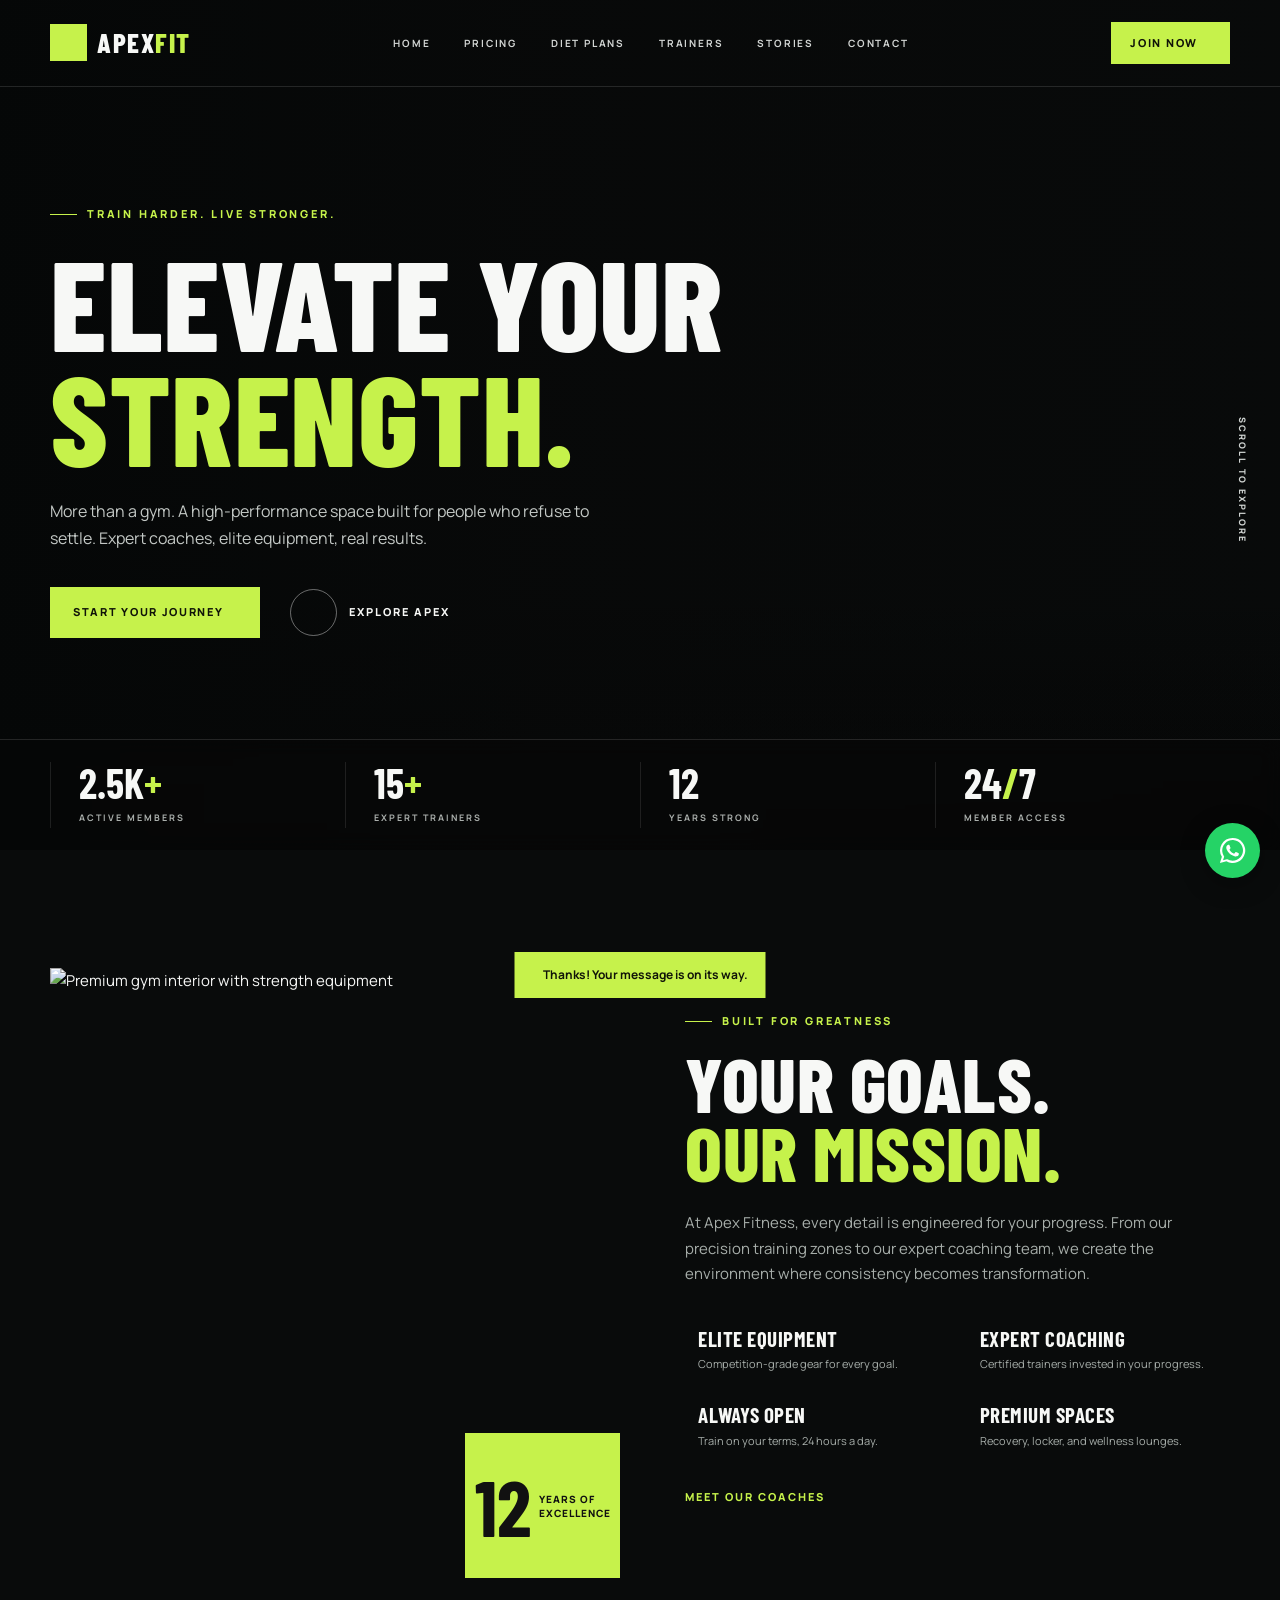
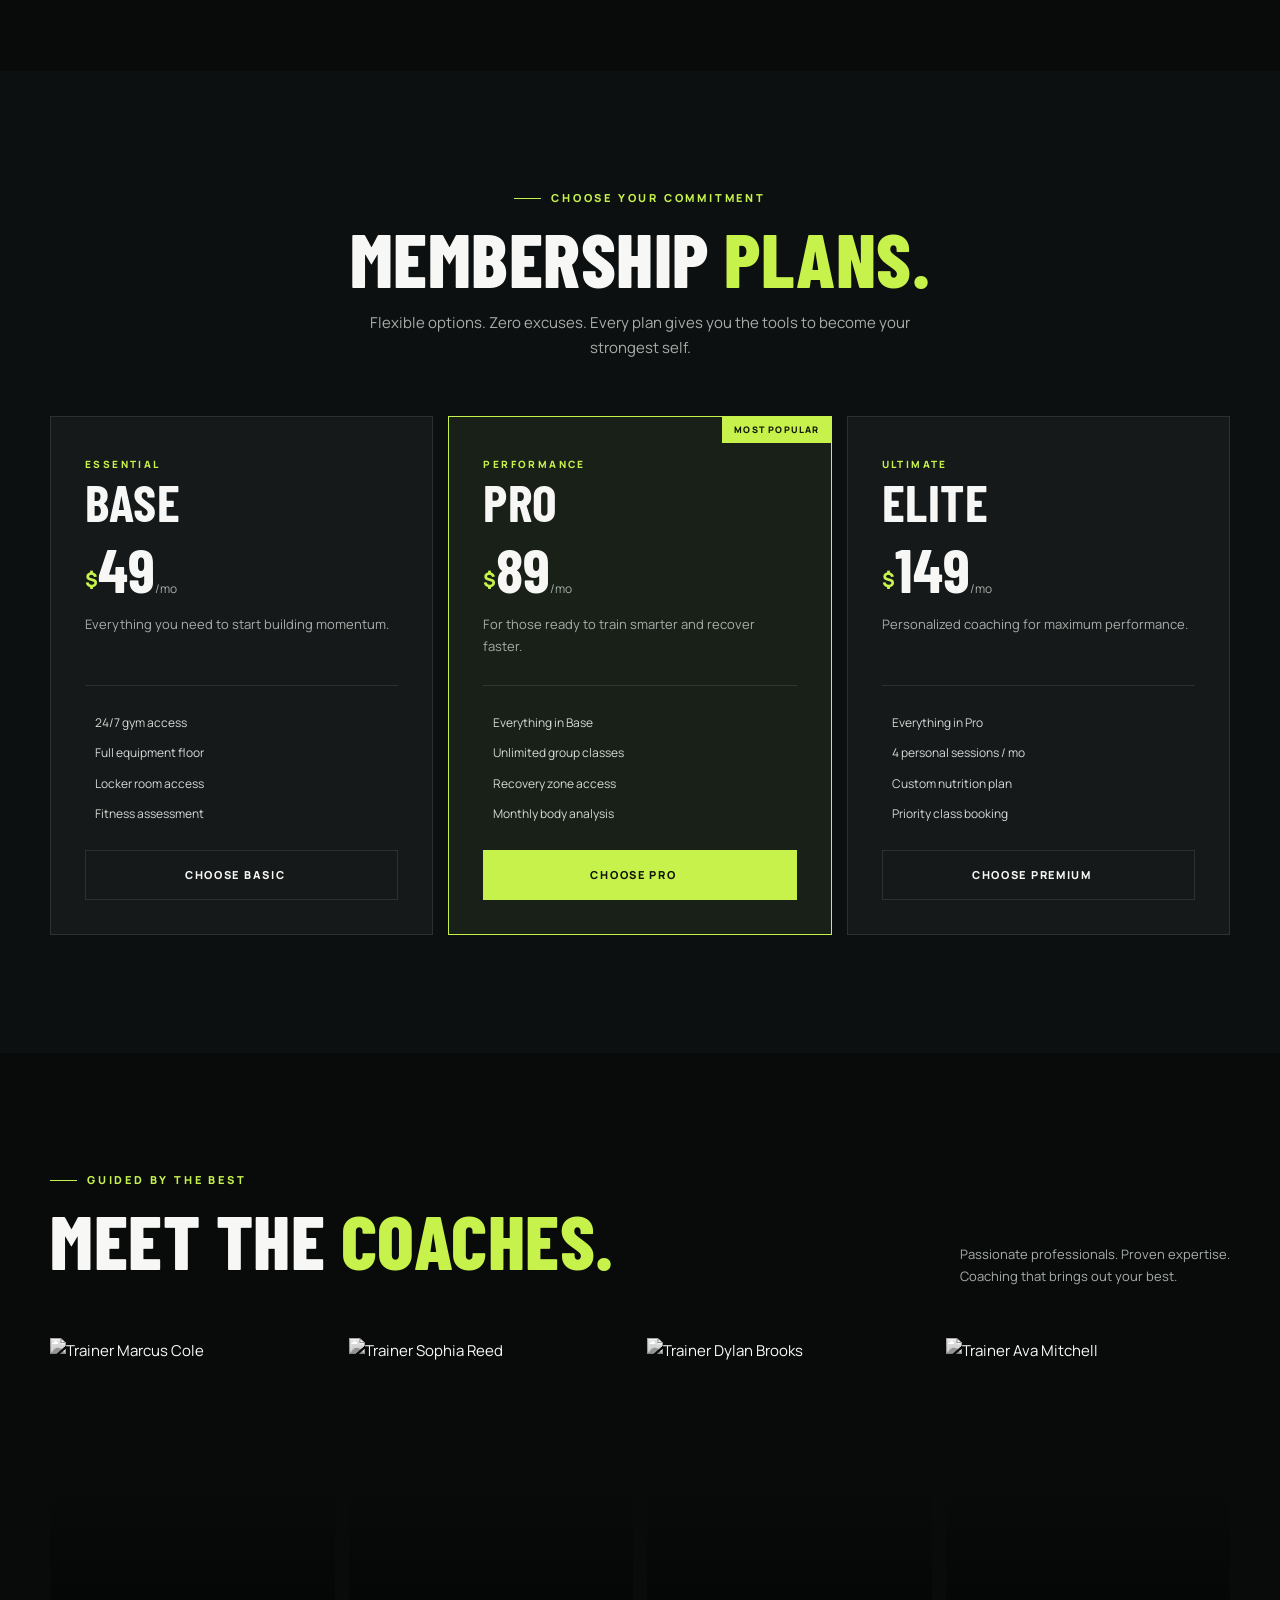
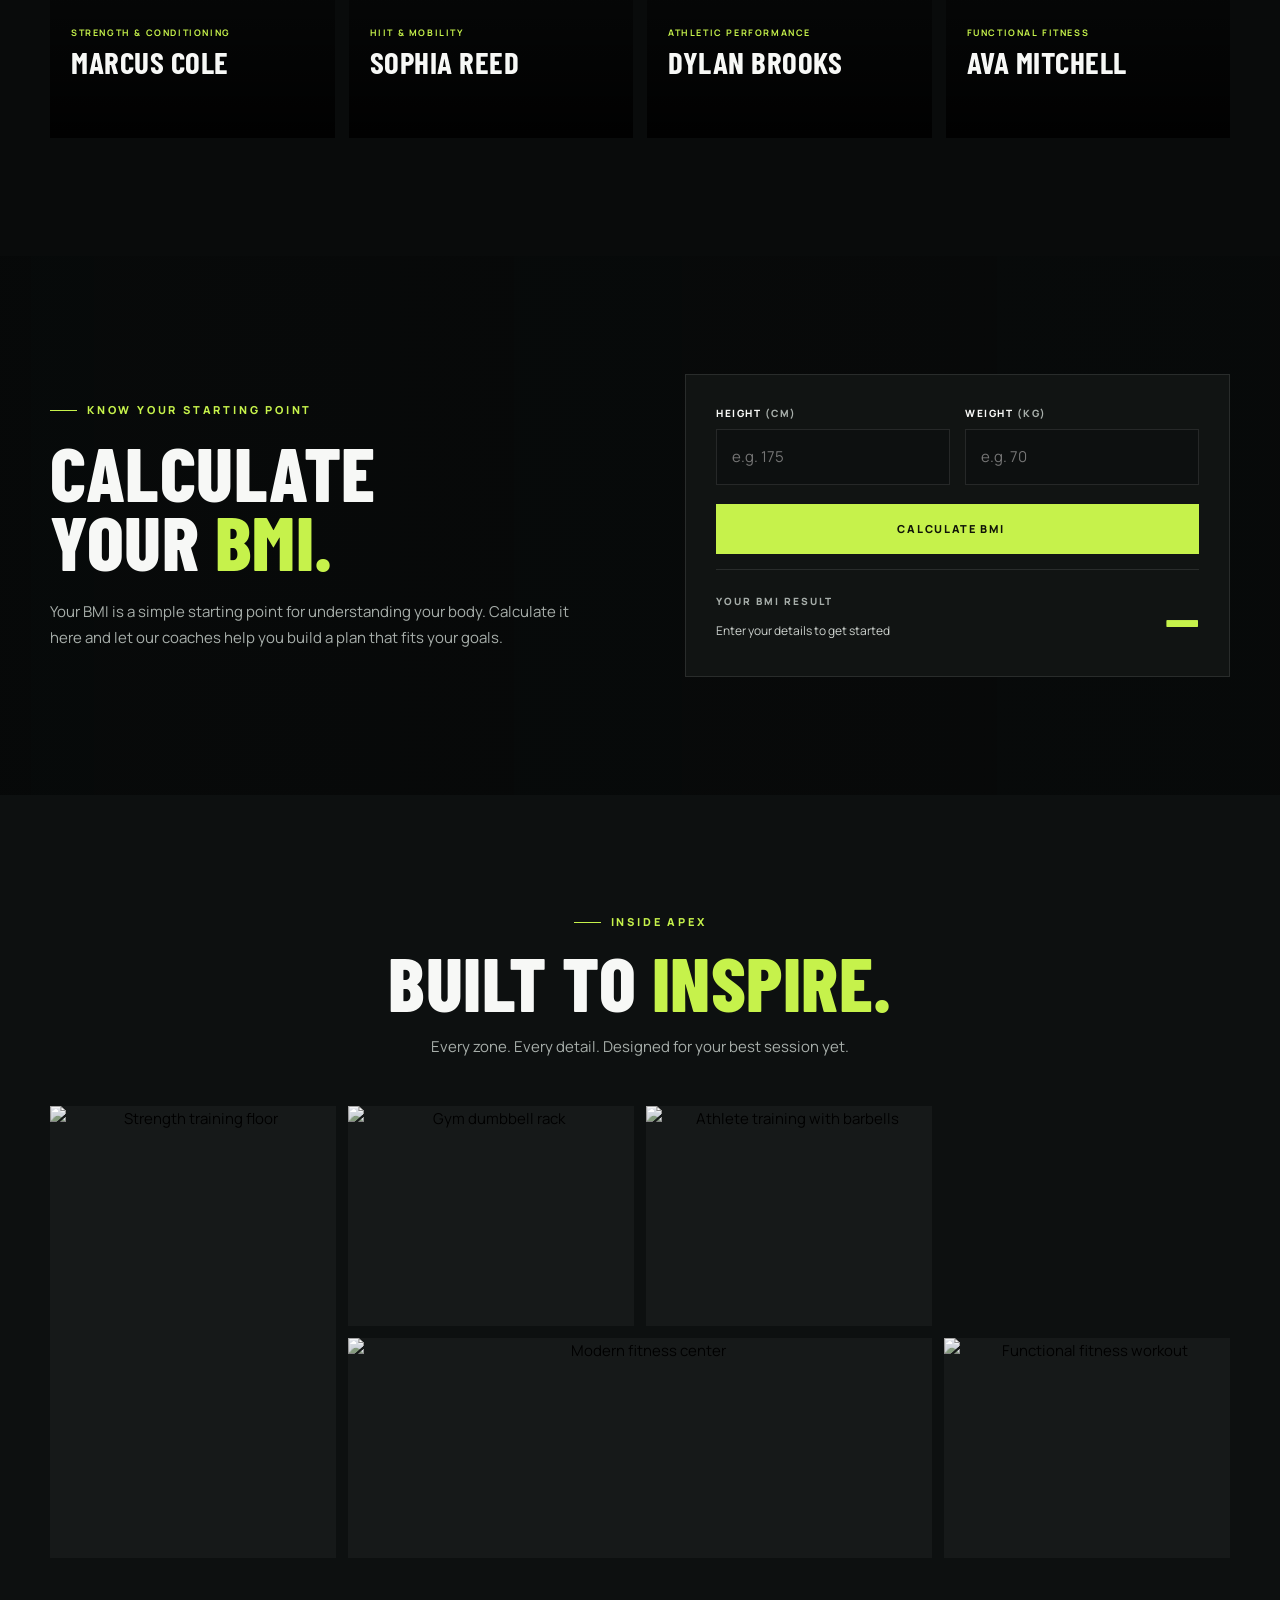
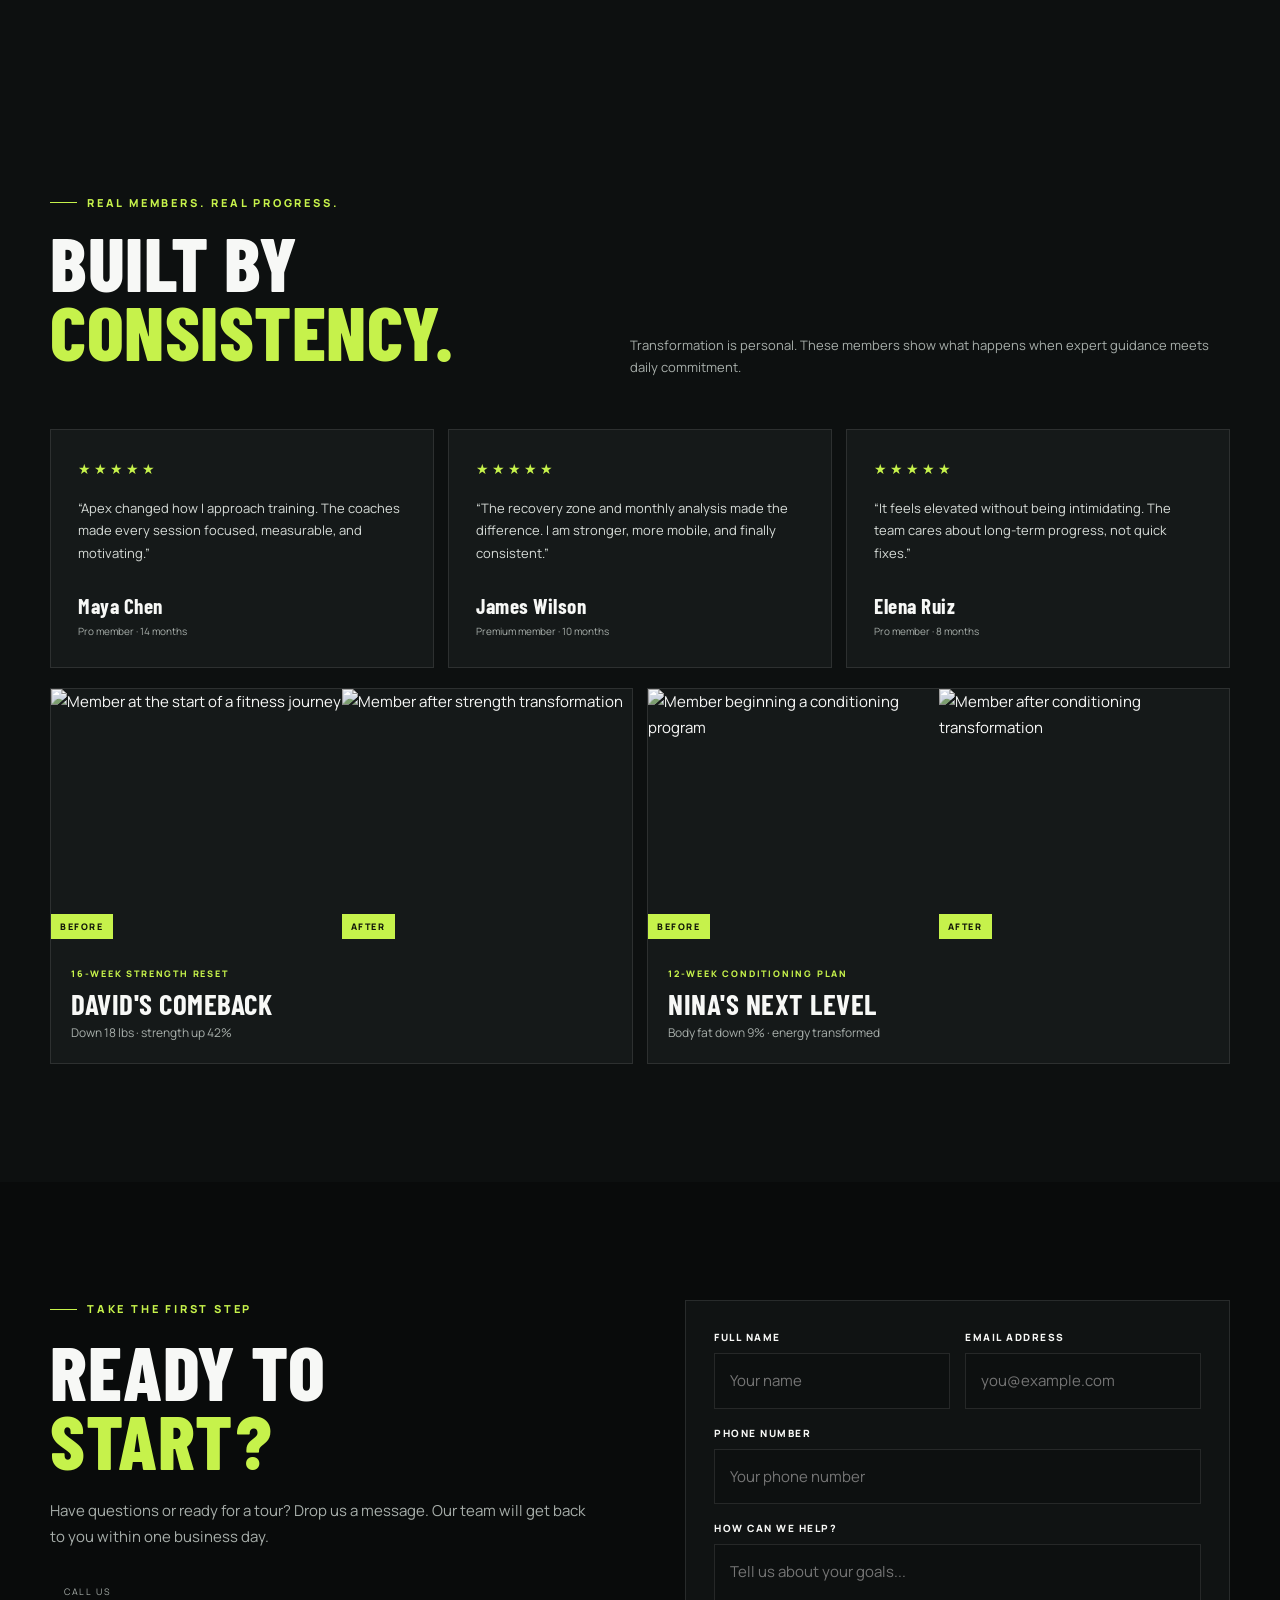
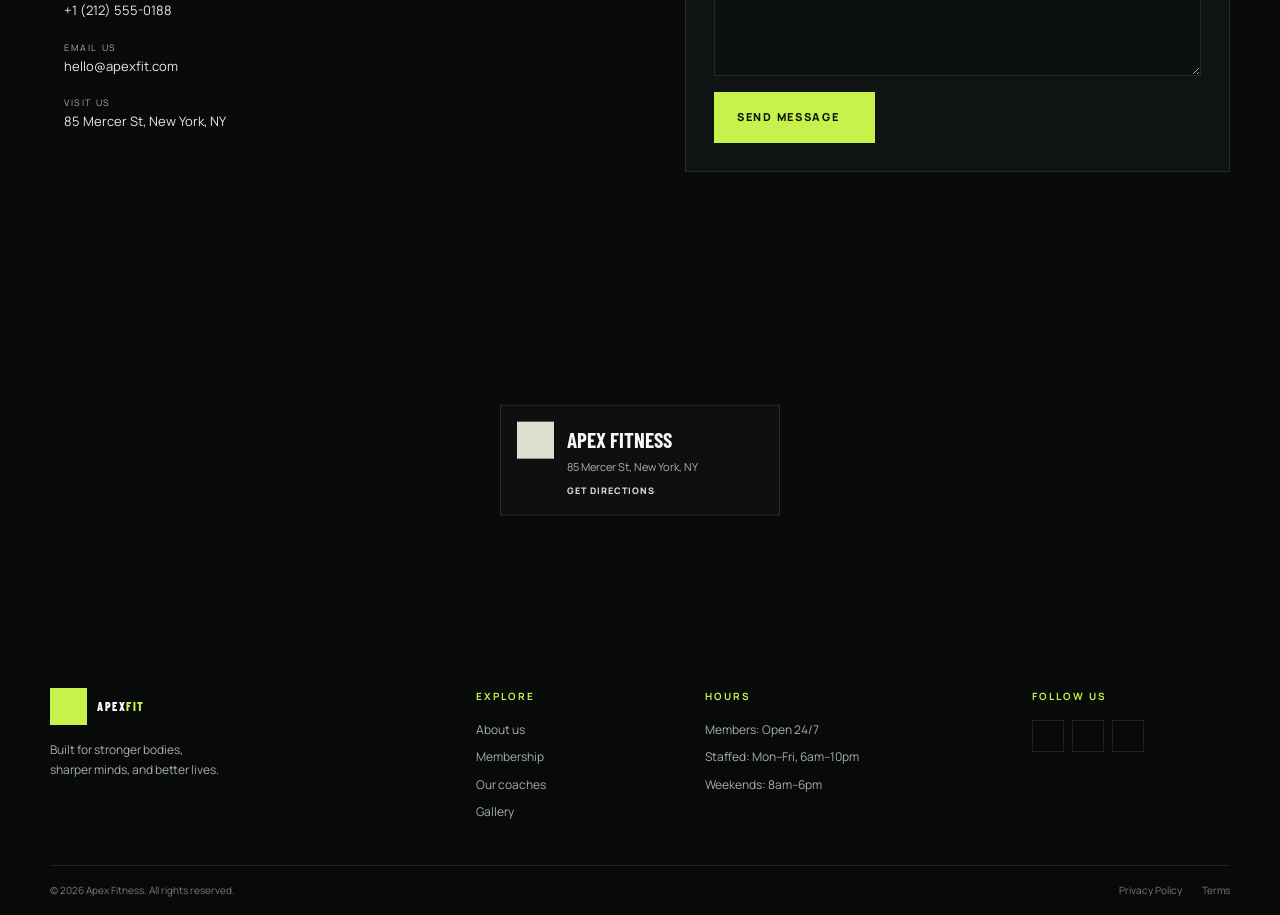
==== index.html @ 0f438f08 "Add pricing registration and diet plan pages" ====
<!DOCTYPE html>
<html lang="en">
<head>
  <meta charset="UTF-8">
  <meta name="viewport" content="width=device-width, initial-scale=1.0">
  <title>Apex Fitness NYC | Premium Gym, Coaching & Memberships</title>
  <meta name="description" content="Train stronger at Apex Fitness NYC. Explore premium memberships, expert trainers, tailored diet plans, BMI tools, and 24/7 gym access.">
  <meta name="keywords" content="premium gym NYC, gym membership, personal training, diet plans, fitness coaching">
  <meta name="robots" content="index, follow">
  <meta property="og:type" content="website">
  <meta property="og:title" content="Apex Fitness NYC | Elevate Your Strength">
  <meta property="og:description" content="Premium 24/7 gym access, expert coaching, flexible memberships, and tailored nutrition support in New York City.">
  <meta property="og:image" content="https://images.unsplash.com/photo-1534368420009-621bfab424a8?auto=format&fit=crop&w=1200&q=80">
  <meta property="og:url" content="https://apexfit.example/">
  <meta name="twitter:card" content="summary_large_image">
  <link rel="preconnect" href="https://fonts.googleapis.com">
  <link rel="preconnect" href="https://fonts.gstatic.com" crossorigin>
  <link href="https://fonts.googleapis.com/css2?family=Barlow+Condensed:wght@500;600;700;800&family=Manrope:wght@400;500;600;700;800&display=swap" rel="stylesheet">
  <script src="https://unpkg.com/lucide@latest" defer></script>
  <link rel="stylesheet" href="styles.css">
  <script type="application/ld+json">
    {"@context":"https://schema.org","@type":"HealthClub","name":"Apex Fitness","description":"Premium 24/7 gym, personal coaching, recovery, and nutrition support in New York City.","telephone":"+1-212-555-0188","email":"hello@apexfit.com","address":{"@type":"PostalAddress","streetAddress":"85 Mercer St","addressLocality":"New York","addressRegion":"NY","addressCountry":"US"},"openingHours":"Mo-Su 00:00-23:59","priceRange":"$$"}
  </script>
</head>
<body>
  <header class="site-header" id="top">
    <div class="nav-wrap container">
      <a class="logo" href="index.html" aria-label="Apex Fitness home">
        <span class="logo-mark"><i data-lucide="activity"></i></span>
        <span>APEX<span>FIT</span></span>
      </a>
      <button class="menu-toggle" type="button" aria-label="Open navigation" aria-expanded="false">
        <span></span><span></span><span></span>
      </button>
      <nav class="main-nav" aria-label="Main navigation">
        <a class="active" href="index.html">Home</a>
        <a href="pricing.html">Pricing</a>
        <a href="diet-plans.html">Diet plans</a>
        <a href="#trainers">Trainers</a>
        <a href="#testimonials">Stories</a>
        <a href="#contact">Contact</a>
      </nav>
      <a class="btn btn-small nav-cta" href="register.html">Join now <i data-lucide="arrow-up-right"></i></a>
    </div>
  </header>

  <main>
    <section class="hero" id="home">
      <div class="hero-shade"></div>
      <div class="hero-content container">
        <p class="eyebrow reveal">Train harder. Live stronger.</p>
        <h1 class="reveal">ELEVATE YOUR<br><span>STRENGTH.</span></h1>
        <p class="hero-copy reveal">More than a gym. A high-performance space built for people who refuse to settle. Expert coaches, elite equipment, real results.</p>
        <div class="hero-actions reveal">
          <a class="btn" href="register.html">Start your journey <i data-lucide="arrow-up-right"></i></a>
          <a class="play-link" href="#about"><span><i data-lucide="play"></i></span> Explore Apex</a>
        </div>
      </div>
      <div class="hero-stats">
        <div class="container stat-grid">
          <div><strong>2.5K<span>+</span></strong><small>Active members</small></div>
          <div><strong>15<span>+</span></strong><small>Expert trainers</small></div>
          <div><strong>12</strong><small>Years strong</small></div>
          <div><strong>24<span>/</span>7</strong><small>Member access</small></div>
        </div>
      </div>
      <div class="hero-side-label">SCROLL TO EXPLORE <i data-lucide="arrow-down"></i></div>
    </section>

    <section class="about section" id="about">
      <div class="container split-grid">
        <div class="about-image-wrap reveal">
          <img loading="lazy" src="https://images.unsplash.com/photo-1534438327276-14e5300c3a48?auto=format&fit=crop&w=1100&q=88" alt="Premium gym interior with strength equipment">
          <div class="experience-card"><strong>12</strong><span>Years of<br>excellence</span></div>
        </div>
        <div class="section-copy reveal">
          <p class="eyebrow">Built for greatness</p>
          <h2>YOUR GOALS.<br><span>OUR MISSION.</span></h2>
          <p>At Apex Fitness, every detail is engineered for your progress. From our precision training zones to our expert coaching team, we create the environment where consistency becomes transformation.</p>
          <div class="feature-list">
            <div><i data-lucide="dumbbell"></i><span><strong>Elite equipment</strong><small>Competition-grade gear for every goal.</small></span></div>
            <div><i data-lucide="users"></i><span><strong>Expert coaching</strong><small>Certified trainers invested in your progress.</small></span></div>
            <div><i data-lucide="clock-3"></i><span><strong>Always open</strong><small>Train on your terms, 24 hours a day.</small></span></div>
            <div><i data-lucide="sparkles"></i><span><strong>Premium spaces</strong><small>Recovery, locker, and wellness lounges.</small></span></div>
          </div>
          <a class="text-link" href="#trainers">Meet our coaches <i data-lucide="arrow-right"></i></a>
        </div>
      </div>
    </section>

    <section class="plans section" id="plans">
      <div class="container">
        <div class="section-heading centered reveal">
          <p class="eyebrow">Choose your commitment</p>
          <h2>MEMBERSHIP <span>PLANS.</span></h2>
          <p>Flexible options. Zero excuses. Every plan gives you the tools to become your strongest self.</p>
        </div>
        <div class="plan-grid">
          <article class="plan-card reveal">
            <p class="plan-tag">Essential</p><h3>BASE</h3>
            <div class="price"><sup>$</sup><strong>49</strong><span>/mo</span></div>
            <p>Everything you need to start building momentum.</p>
            <ul><li><i data-lucide="check"></i>24/7 gym access</li><li><i data-lucide="check"></i>Full equipment floor</li><li><i data-lucide="check"></i>Locker room access</li><li><i data-lucide="check"></i>Fitness assessment</li></ul>
            <a class="btn btn-outline" href="register.html?plan=basic">Choose basic <i data-lucide="arrow-right"></i></a>
          </article>
          <article class="plan-card featured reveal">
            <div class="popular">MOST POPULAR</div>
            <p class="plan-tag">Performance</p><h3>PRO</h3>
            <div class="price"><sup>$</sup><strong>89</strong><span>/mo</span></div>
            <p>For those ready to train smarter and recover faster.</p>
            <ul><li><i data-lucide="check"></i>Everything in Base</li><li><i data-lucide="check"></i>Unlimited group classes</li><li><i data-lucide="check"></i>Recovery zone access</li><li><i data-lucide="check"></i>Monthly body analysis</li></ul>
            <a class="btn" href="register.html?plan=pro">Choose pro <i data-lucide="arrow-right"></i></a>
          </article>
          <article class="plan-card reveal">
            <p class="plan-tag">Ultimate</p><h3>ELITE</h3>
            <div class="price"><sup>$</sup><strong>149</strong><span>/mo</span></div>
            <p>Personalized coaching for maximum performance.</p>
            <ul><li><i data-lucide="check"></i>Everything in Pro</li><li><i data-lucide="check"></i>4 personal sessions / mo</li><li><i data-lucide="check"></i>Custom nutrition plan</li><li><i data-lucide="check"></i>Priority class booking</li></ul>
            <a class="btn btn-outline" href="register.html?plan=premium">Choose premium <i data-lucide="arrow-right"></i></a>
          </article>
        </div>
      </div>
    </section>

    <section class="trainers section" id="trainers">
      <div class="container">
        <div class="section-heading heading-row reveal">
          <div><p class="eyebrow">Guided by the best</p><h2>MEET THE <span>COACHES.</span></h2></div>
          <p>Passionate professionals. Proven expertise.<br>Coaching that brings out your best.</p>
        </div>
        <div class="trainer-grid">
          <article class="trainer-card reveal"><img loading="lazy" src="https://images.unsplash.com/photo-1567013127542-490d757e51fc?auto=format&fit=crop&w=700&q=86" alt="Trainer Marcus Cole"><div class="trainer-info"><span>Strength & conditioning</span><h3>MARCUS COLE</h3><div class="trainer-social"><a href="#" aria-label="Marcus on Instagram"><i data-lucide="instagram"></i></a><a href="#" aria-label="Marcus on LinkedIn"><i data-lucide="linkedin"></i></a></div></div></article>
          <article class="trainer-card reveal"><img loading="lazy" src="https://images.unsplash.com/photo-1609899537878-88d5ba429bdb?auto=format&fit=crop&w=700&q=86" alt="Trainer Sophia Reed"><div class="trainer-info"><span>HIIT & mobility</span><h3>SOPHIA REED</h3><div class="trainer-social"><a href="#" aria-label="Sophia on Instagram"><i data-lucide="instagram"></i></a><a href="#" aria-label="Sophia on LinkedIn"><i data-lucide="linkedin"></i></a></div></div></article>
          <article class="trainer-card reveal"><img loading="lazy" src="https://images.unsplash.com/photo-1581009146145-b5ef050c2e1e?auto=format&fit=crop&w=700&q=86" alt="Trainer Dylan Brooks"><div class="trainer-info"><span>Athletic performance</span><h3>DYLAN BROOKS</h3><div class="trainer-social"><a href="#" aria-label="Dylan on Instagram"><i data-lucide="instagram"></i></a><a href="#" aria-label="Dylan on LinkedIn"><i data-lucide="linkedin"></i></a></div></div></article>
          <article class="trainer-card reveal"><img loading="lazy" src="https://images.unsplash.com/photo-1606902965551-dce093cda6e7?auto=format&fit=crop&w=700&q=86" alt="Trainer Ava Mitchell"><div class="trainer-info"><span>Functional fitness</span><h3>AVA MITCHELL</h3><div class="trainer-social"><a href="#" aria-label="Ava on Instagram"><i data-lucide="instagram"></i></a><a href="#" aria-label="Ava on LinkedIn"><i data-lucide="linkedin"></i></a></div></div></article>
        </div>
      </div>
    </section>

    <section class="bmi section">
      <div class="container bmi-grid">
        <div class="section-copy reveal"><p class="eyebrow">Know your starting point</p><h2>CALCULATE<br>YOUR <span>BMI.</span></h2><p>Your BMI is a simple starting point for understanding your body. Calculate it here and let our coaches help you build a plan that fits your goals.</p></div>
        <form class="bmi-card reveal" id="bmi-form">
          <div class="input-group"><label for="height">Height <span>(cm)</span></label><input type="number" id="height" min="80" max="250" placeholder="e.g. 175" required></div>
          <div class="input-group"><label for="weight">Weight <span>(kg)</span></label><input type="number" id="weight" min="25" max="350" placeholder="e.g. 70" required></div>
          <button class="btn" type="submit">Calculate BMI <i data-lucide="arrow-right"></i></button>
          <div class="bmi-result" id="bmi-result" aria-live="polite"><span>Your BMI result</span><strong>--</strong><small>Enter your details to get started</small></div>
        </form>
      </div>
    </section>

    <section class="gallery section" id="gallery">
      <div class="container">
        <div class="section-heading centered reveal"><p class="eyebrow">Inside apex</p><h2>BUILT TO <span>INSPIRE.</span></h2><p>Every zone. Every detail. Designed for your best session yet.</p></div>
        <div class="gallery-grid">
          <button class="gallery-item tall reveal"><img loading="lazy" src="https://images.unsplash.com/photo-1540497077202-7c8a3999166f?auto=format&fit=crop&w=800&q=86" alt="Strength training floor"><span><i data-lucide="maximize-2"></i></span></button>
          <button class="gallery-item reveal"><img loading="lazy" src="https://images.unsplash.com/photo-1534438097545-a2c22c57f2ad?auto=format&fit=crop&w=800&q=86" alt="Gym dumbbell rack"><span><i data-lucide="maximize-2"></i></span></button>
          <button class="gallery-item reveal"><img loading="lazy" src="https://images.unsplash.com/photo-1517836357463-d25dfeac3438?auto=format&fit=crop&w=800&q=86" alt="Athlete training with barbells"><span><i data-lucide="maximize-2"></i></span></button>
          <button class="gallery-item wide reveal"><img loading="lazy" src="https://images.unsplash.com/photo-1571902943202-507ec2618e8f?auto=format&fit=crop&w=1100&q=86" alt="Modern fitness center"><span><i data-lucide="maximize-2"></i></span></button>
          <button class="gallery-item reveal"><img loading="lazy" src="https://images.unsplash.com/photo-1518611012118-696072aa579a?auto=format&fit=crop&w=800&q=86" alt="Functional fitness workout"><span><i data-lucide="maximize-2"></i></span></button>
        </div>
      </div>
    </section>

    <section class="testimonials section" id="testimonials">
      <div class="container">
        <div class="section-heading heading-row reveal">
          <div><p class="eyebrow">Real members. Real progress.</p><h2>BUILT BY <span>CONSISTENCY.</span></h2></div>
          <p>Transformation is personal. These members show what happens when expert guidance meets daily commitment.</p>
        </div>
        <div class="review-grid">
          <article class="review-card reveal"><div class="review-top"><div class="stars">★★★★★</div><i data-lucide="quote"></i></div><p>“Apex changed how I approach training. The coaches made every session focused, measurable, and motivating.”</p><div class="review-person"><strong>Maya Chen</strong><small>Pro member · 14 months</small></div></article>
          <article class="review-card reveal"><div class="review-top"><div class="stars">★★★★★</div><i data-lucide="quote"></i></div><p>“The recovery zone and monthly analysis made the difference. I am stronger, more mobile, and finally consistent.”</p><div class="review-person"><strong>James Wilson</strong><small>Premium member · 10 months</small></div></article>
          <article class="review-card reveal"><div class="review-top"><div class="stars">★★★★★</div><i data-lucide="quote"></i></div><p>“It feels elevated without being intimidating. The team cares about long-term progress, not quick fixes.”</p><div class="review-person"><strong>Elena Ruiz</strong><small>Pro member · 8 months</small></div></article>
        </div>
        <div class="transformation-grid">
          <article class="transform-card reveal"><div class="transform-images"><figure><img loading="lazy" src="https://images.unsplash.com/photo-1566241142559-40e1dab266c6?auto=format&fit=crop&w=550&q=76" alt="Member at the start of a fitness journey"><figcaption>Before</figcaption></figure><figure><img loading="lazy" src="https://images.unsplash.com/photo-1581009146145-b5ef050c2e1e?auto=format&fit=crop&w=550&q=76" alt="Member after strength transformation"><figcaption>After</figcaption></figure></div><div class="transform-info"><span>16-week strength reset</span><h3>DAVID'S COMEBACK</h3><p>Down 18 lbs · strength up 42%</p></div></article>
          <article class="transform-card reveal"><div class="transform-images"><figure><img loading="lazy" src="https://images.unsplash.com/photo-1518611012118-696072aa579a?auto=format&fit=crop&w=550&q=76" alt="Member beginning a conditioning program"><figcaption>Before</figcaption></figure><figure><img loading="lazy" src="https://images.unsplash.com/photo-1571019614242-c5c5dee9f50b?auto=format&fit=crop&w=550&q=76" alt="Member after conditioning transformation"><figcaption>After</figcaption></figure></div><div class="transform-info"><span>12-week conditioning plan</span><h3>NINA'S NEXT LEVEL</h3><p>Body fat down 9% · energy transformed</p></div></article>
        </div>
      </div>
    </section>

    <section class="contact section" id="contact">
      <div class="container contact-grid">
        <div class="section-copy reveal"><p class="eyebrow">Take the first step</p><h2>READY TO<br><span>START?</span></h2><p>Have questions or ready for a tour? Drop us a message. Our team will get back to you within one business day.</p>
          <div class="contact-details"><a href="tel:+12125550188"><i data-lucide="phone"></i><span><small>Call us</small>+1 (212) 555-0188</span></a><a href="mailto:hello@apexfit.com"><i data-lucide="mail"></i><span><small>Email us</small>hello@apexfit.com</span></a><div><i data-lucide="map-pin"></i><span><small>Visit us</small>85 Mercer St, New York, NY</span></div></div>
        </div>
        <form class="contact-form reveal" id="contact-form"><div class="form-row"><div class="input-group"><label for="name">Full name</label><input id="name" type="text" placeholder="Your name" required></div><div class="input-group"><label for="email">Email address</label><input id="email" type="email" placeholder="you@example.com" required></div></div><div class="input-group"><label for="phone">Phone number</label><input id="phone" type="tel" placeholder="Your phone number"></div><div class="input-group"><label for="message">How can we help?</label><textarea id="message" rows="4" placeholder="Tell us about your goals..." required></textarea></div><button class="btn" type="submit">Send message <i data-lucide="send"></i></button></form>
      </div>
    </section>

    <section class="map-wrap" aria-label="Apex Fitness location"><iframe title="Map showing Apex Fitness location in Manhattan" src="https://www.google.com/maps?q=85+Mercer+St,+New+York,+NY&output=embed" loading="lazy" referrerpolicy="no-referrer-when-downgrade"></iframe><div class="map-card"><span class="logo-mark"><i data-lucide="map-pin"></i></span><div><strong>APEX FITNESS</strong><small>85 Mercer St, New York, NY</small><a href="https://maps.google.com/?q=85+Mercer+St,+New+York,+NY" target="_blank" rel="noopener">Get directions <i data-lucide="arrow-up-right"></i></a></div></div></section>
  </main>

  <footer><div class="container footer-grid"><div><a class="logo" href="#home"><span class="logo-mark"><i data-lucide="activity"></i></span><span>APEX<span>FIT</span></span></a><p>Built for stronger bodies,<br>sharper minds, and better lives.</p></div><div><h4>Explore</h4><a href="#about">About us</a><a href="#plans">Membership</a><a href="#trainers">Our coaches</a><a href="#gallery">Gallery</a></div><div><h4>Hours</h4><p>Members: Open 24/7</p><p>Staffed: Mon–Fri, 6am–10pm</p><p>Weekends: 8am–6pm</p></div><div><h4>Follow us</h4><div class="socials"><a href="#" aria-label="Instagram"><i data-lucide="instagram"></i></a><a href="#" aria-label="Facebook"><i data-lucide="facebook"></i></a><a href="#" aria-label="twitter"><i data-lucide="twitter"></i></a></div></div></div><div class="footer-bottom container"><span>© 2026 Apex Fitness. All rights reserved.</span><span><a href="#">Privacy Policy</a><a href="#">Terms</a></span></div></footer>

  <a class="whatsapp" href="https://wa.me/12125550188?text=Hi%20Apex%20Fitness!%20I'd%20like%20to%20learn%20more." target="_blank" rel="noopener" aria-label="Chat with Apex Fitness on WhatsApp"><svg viewBox="0 0 32 32" aria-hidden="true"><path d="M16.04 3A12.85 12.85 0 0 0 5.02 22.46L3 29l6.72-1.96A12.91 12.91 0 1 0 16.04 3Zm0 23.65a10.64 10.64 0 0 1-5.43-1.49l-.39-.23-3.98 1.16 1.18-3.87-.25-.4a10.7 10.7 0 1 1 8.87 4.83Zm5.87-8c-.32-.16-1.9-.94-2.2-1.04-.29-.11-.5-.16-.72.16-.21.32-.82 1.04-1.01 1.25-.18.21-.37.24-.69.08-.32-.16-1.35-.5-2.57-1.59a9.59 9.59 0 0 1-1.78-2.21c-.19-.32-.02-.49.14-.65.15-.14.32-.37.48-.56.16-.18.21-.32.32-.53.11-.21.05-.4-.03-.56-.08-.16-.72-1.73-.98-2.37-.26-.62-.52-.54-.72-.55h-.61a1.18 1.18 0 0 0-.85.4c-.29.32-1.12 1.09-1.12 2.66 0 1.57 1.14 3.09 1.3 3.3.16.21 2.25 3.44 5.45 4.82.76.33 1.36.52 1.82.67.77.24 1.46.21 2.01.13.61-.09 1.9-.78 2.17-1.52.27-.75.27-1.39.19-1.52-.08-.14-.29-.22-.61-.38Z"/></svg></a>
  <div class="lightbox" id="lightbox" aria-hidden="true"><button type="button" aria-label="Close gallery"><i data-lucide="x"></i></button><img src="" alt=""></div>
  <div class="toast" id="toast"><i data-lucide="check-circle"></i><span>Thanks! Your message is on its way.</span></div>
  <script src="script.js" defer></script>
</body>
</html>
---- styles.css ----
:root{--bg:#090b0b;--surface:#101313;--surface2:#151919;--line:rgba(255,255,255,.1);--muted:#a7aeaa;--text:#f7f8f6;--lime:#c6f24b;--lime-dark:#9ac526;--head:'Barlow Condensed',sans-serif;--body:'Manrope',sans-serif}*{box-sizing:border-box;margin:0;padding:0}html{scroll-behavior:smooth}body{background:var(--bg);color:var(--text);font-family:var(--body);font-size:15px;line-height:1.7;overflow-x:hidden}img{display:block;max-width:100%}a{text-decoration:none;color:inherit}button,input,textarea,select{font:inherit}.container{width:min(1180px,calc(100% - 48px));margin:auto}.section{padding:118px 0}.eyebrow{display:flex;align-items:center;gap:10px;color:var(--lime)!important;font-size:11px!important;font-weight:800;letter-spacing:2.8px;text-transform:uppercase}.eyebrow:before{content:'';width:27px;height:1px;background:var(--lime)}h1,h2,h3{font-family:var(--head);line-height:.9;letter-spacing:.5px}h1{font-size:clamp(82px,10vw,148px);font-weight:800}h2{font-size:clamp(54px,6vw,84px);font-weight:800}h1 span,h2 span{color:var(--lime)}.btn{display:inline-flex;align-items:center;justify-content:center;gap:13px;background:var(--lime);color:#101408;border:1px solid var(--lime);padding:15px 22px;font-size:11px;font-weight:800;letter-spacing:1.7px;text-transform:uppercase;transition:.3s;cursor:pointer}.btn svg{width:16px;height:16px}.btn:hover{background:#dcff75;border-color:#dcff75;transform:translateY(-3px)}.btn-small{padding:11px 18px}.btn-outline{background:transparent;color:var(--text);border-color:var(--line)}.btn-outline:hover{color:#101408}.site-header{position:absolute;z-index:10;top:0;width:100%;border-bottom:1px solid rgba(255,255,255,.12)}.nav-wrap{height:86px;display:flex;align-items:center;justify-content:space-between}.logo{font-family:var(--head);font-size:27px;font-weight:800;letter-spacing:1.5px;display:flex;align-items:center;gap:10px}.logo>span span{color:var(--lime)}.logo-mark{display:grid;place-items:center;width:37px;height:37px;background:var(--lime);color:#111}.logo-mark svg{width:22px}.main-nav{display:flex;gap:34px}.main-nav a{font-size:10px;color:#d2d5d3;letter-spacing:1.8px;text-transform:uppercase;font-weight:700;transition:.2s}.main-nav a:hover,.main-nav a.active{color:var(--lime)}.menu-toggle{display:none;border:0;background:none}.hero{height:850px;min-height:700px;position:relative;background:url('https://images.unsplash.com/photo-1534368420009-621bfab424a8?auto=format&fit=crop&w=1900&q=90') center 35%/cover}.hero-shade{position:absolute;inset:0;background:linear-gradient(90deg,rgba(5,7,7,.97),rgba(7,8,8,.73) 42%,rgba(5,6,6,.2)),linear-gradient(0deg,rgba(5,6,6,.9),transparent 30%)}.hero-content{position:relative;padding-top:205px}.hero-content h1{margin:20px 0 24px}.hero-copy{max-width:570px;color:#c3c8c5;font-size:16px}.hero-actions{display:flex;align-items:center;gap:30px;margin-top:35px}.play-link{display:flex;align-items:center;gap:12px;text-transform:uppercase;font-size:11px;font-weight:800;letter-spacing:2px}.play-link span{display:grid;place-items:center;width:47px;height:47px;border:1px solid rgba(255,255,255,.4);border-radius:50%}.play-link svg{width:15px;fill:#fff}.hero-stats{position:absolute;bottom:0;width:100%;border-top:1px solid rgba(255,255,255,.12);background:rgba(7,8,8,.62);backdrop-filter:blur(10px)}.stat-grid{display:grid;grid-template-columns:repeat(4,1fr);padding:22px 0}.stat-grid div{padding-left:28px;border-left:1px solid var(--line)}.stat-grid strong{display:block;font-family:var(--head);font-size:41px;line-height:1}.stat-grid strong span{color:var(--lime)}.stat-grid small{font-size:9px;color:#abb0ad;letter-spacing:2px;text-transform:uppercase;font-weight:700}.hero-side-label{position:absolute;right:30px;top:49%;writing-mode:vertical-rl;display:flex;align-items:center;gap:14px;font-size:9px;font-weight:800;letter-spacing:2px;color:#d0d4d2}.hero-side-label svg{width:14px;color:var(--lime)}.split-grid,.bmi-grid,.contact-grid{display:grid;grid-template-columns:1fr 1fr;gap:90px;align-items:center}.about-image-wrap{position:relative}.about-image-wrap img{width:100%;height:585px;object-fit:cover;filter:saturate(.75)}.experience-card{position:absolute;bottom:-25px;right:-25px;width:155px;height:145px;background:var(--lime);color:#111;display:flex;align-items:center;justify-content:center;gap:8px}.experience-card strong{font-family:var(--head);font-size:78px;line-height:1}.experience-card span{font-size:10px;font-weight:800;letter-spacing:1px;line-height:1.4;text-transform:uppercase}.section-copy h2{margin:17px 0 24px}.section-copy>p:not(.eyebrow){color:var(--muted);max-width:590px}.feature-list{display:grid;grid-template-columns:1fr 1fr;gap:24px 18px;margin:34px 0}.feature-list div{display:flex;gap:13px}.feature-list svg{width:23px;color:var(--lime)}.feature-list span{display:flex;flex-direction:column}.feature-list strong{font-family:var(--head);font-size:21px;letter-spacing:.5px;text-transform:uppercase}.feature-list small{font-size:11px;color:var(--muted);line-height:1.5}.text-link{display:inline-flex;align-items:center;gap:12px;color:var(--lime);font-size:11px;font-weight:800;letter-spacing:2px;text-transform:uppercase}.text-link svg{width:17px}.plans{background:#0d1010}.section-heading h2{margin:15px 0 18px}.section-heading>p:last-child{color:var(--muted);max-width:600px}.centered{text-align:center}.centered .eyebrow{justify-content:center}.centered>p:last-child{margin:auto}.plan-grid{display:grid;grid-template-columns:repeat(3,1fr);gap:15px;margin-top:55px}.plan-card{position:relative;background:var(--surface2);padding:39px 34px 34px;border:1px solid var(--line);transition:.3s}.plan-card:hover{transform:translateY(-8px);border-color:rgba(198,242,75,.5)}.plan-card.featured{border-color:var(--lime);background:#192018}.popular{position:absolute;right:-1px;top:-1px;padding:6px 12px;background:var(--lime);color:#101408;font-size:9px;font-weight:800;letter-spacing:1.2px}.plan-tag{color:var(--lime);font-size:10px;font-weight:800;letter-spacing:2.4px;text-transform:uppercase}.plan-card h3{font-size:52px;margin:5px 0 12px}.price sup{font-size:20px;color:var(--lime);font-weight:800}.price strong{font-size:62px;font-family:var(--head);line-height:1}.price span{font-size:12px;color:var(--muted)}.plan-card>p:nth-of-type(2){min-height:54px;margin-top:13px;color:var(--muted);font-size:13px}.plan-card ul{list-style:none;border-top:1px solid var(--line);margin:18px 0 25px;padding-top:17px}.plan-card li{display:flex;align-items:center;gap:10px;margin:10px 0;color:#d6dad7;font-size:12px}.plan-card li svg{width:14px;color:var(--lime)}.plan-card .btn{width:100%}.heading-row{display:flex;align-items:end;justify-content:space-between}.heading-row>p{font-size:13px;margin-bottom:5px}.trainer-grid{display:grid;grid-template-columns:repeat(4,1fr);gap:14px;margin-top:46px}.trainer-card{height:400px;position:relative;overflow:hidden}.trainer-card:after{content:'';position:absolute;inset:35% 0 0;background:linear-gradient(transparent,rgba(0,0,0,.92))}.trainer-card img{height:100%;width:100%;object-fit:cover;filter:grayscale(1);transition:.5s}.trainer-card:hover img{filter:grayscale(0);transform:scale(1.06)}.trainer-info{position:absolute;z-index:1;left:21px;right:18px;bottom:20px}.trainer-info span{font-size:9px;text-transform:uppercase;letter-spacing:1.6px;color:var(--lime);font-weight:700}.trainer-info h3{font-size:31px;margin-top:5px}.trainer-social{display:flex;gap:9px;margin-top:13px;opacity:0;transform:translateY(10px);transition:.35s}.trainer-card:hover .trainer-social{opacity:1;transform:none}.trainer-social a{display:grid;place-items:center;border:1px solid var(--line);width:29px;height:29px}.trainer-social svg{width:13px}.bmi{background:linear-gradient(90deg,rgba(7,9,9,.96),rgba(7,9,9,.72)),url('https://images.unsplash.com/photo-1583454110551-21f2fa2afe61?auto=format&fit=crop&w=1900&q=85') center/cover}.bmi-card{display:grid;grid-template-columns:1fr 1fr;gap:15px;padding:30px;background:rgba(18,22,21,.9);border:1px solid var(--line)}.input-group{display:flex;flex-direction:column;gap:7px}.input-group label{font-size:10px;text-transform:uppercase;letter-spacing:1.5px;font-weight:800}.input-group label span{color:var(--muted)}input,textarea,select{background:#0d1010;border:1px solid var(--line);padding:14px 15px;color:#fff;outline:none;transition:.2s}input:focus,textarea:focus,select:focus{border-color:var(--lime)}.bmi-card .btn{grid-column:span 2;margin-top:4px}.bmi-result{grid-column:span 2;padding-top:18px;border-top:1px solid var(--line);display:grid;grid-template-columns:1fr auto;align-items:center}.bmi-result span{font-size:10px;font-weight:800;letter-spacing:2px;text-transform:uppercase;color:var(--muted)}.bmi-result strong{grid-row:span 2;font-family:var(--head);font-size:58px;color:var(--lime);line-height:1}.bmi-result small{font-size:12px;color:#ced3cf}.gallery{background:#0d1010}.gallery-grid{display:grid;grid-template-columns:repeat(4,1fr);grid-auto-rows:220px;gap:12px;margin-top:46px}.gallery-item{position:relative;border:0;overflow:hidden;background:#161919;cursor:pointer}.gallery-item.tall{grid-row:span 2}.gallery-item.wide{grid-column:span 2}.gallery-item img{width:100%;height:100%;object-fit:cover;filter:grayscale(.75);transition:.45s}.gallery-item span{position:absolute;inset:0;display:grid;place-items:center;background:rgba(0,0,0,.45);opacity:0;transition:.3s}.gallery-item span svg{padding:10px;width:46px;height:46px;border:1px solid rgba(255,255,255,.7)}.gallery-item:hover img{filter:grayscale(0);transform:scale(1.06)}.gallery-item:hover span{opacity:1}.contact-grid{align-items:start}.contact-details{display:grid;gap:18px;margin-top:35px}.contact-details a,.contact-details>div{display:flex;align-items:center;gap:14px}.contact-details svg{padding:10px;width:43px;height:43px;border:1px solid var(--line);color:var(--lime)}.contact-details span{font-size:13px;color:#e5e7e5}.contact-details small{display:block;color:var(--muted);font-size:9px;text-transform:uppercase;letter-spacing:1.6px}.contact-form{padding:28px;background:var(--surface);border:1px solid var(--line);display:grid;gap:16px}.form-row{display:grid;grid-template-columns:1fr 1fr;gap:15px}.contact-form .btn{justify-self:start}.map-wrap{height:340px;position:relative;filter:grayscale(.9)}.map-wrap iframe{width:100%;height:100%;border:0}.map-card{filter:none;position:absolute;top:50%;left:50%;transform:translate(-50%,-50%);display:flex;gap:13px;min-width:280px;padding:16px;background:#0d1010;border:1px solid var(--line)}.map-card div{display:flex;flex-direction:column}.map-card strong{font-family:var(--head);font-size:21px}.map-card small{font-size:11px;color:var(--muted)}.map-card a{display:flex;gap:4px;color:var(--lime);font-size:9px;text-transform:uppercase;letter-spacing:1px;margin-top:7px;font-weight:800}.map-card a svg{width:12px}footer{padding-top:58px;background:#080a0a}.footer-grid{display:grid;grid-template-columns:2fr 1fr 1.5fr 1fr;gap:30px;padding-bottom:42px}.footer-grid p,.footer-grid a{color:var(--muted);font-size:12px}.footer-grid>div{display:flex;flex-direction:column;gap:7px}.footer-grid h4{margin-bottom:8px;color:var(--lime);font-size:10px;letter-spacing:2px;text-transform:uppercase}.footer-grid .logo{margin-bottom:8px;color:#fff}.socials{display:flex;gap:8px}.socials a{display:grid;place-items:center;width:32px;height:32px;border:1px solid var(--line)}.socials svg{width:14px}.footer-bottom{border-top:1px solid var(--line);display:flex;justify-content:space-between;padding:16px 0;color:#777e7a;font-size:10px}.footer-bottom a{margin-left:20px}.whatsapp{position:fixed;z-index:8;right:20px;bottom:22px;display:grid;place-items:center;width:55px;height:55px;border-radius:50%;background:#25d366;box-shadow:0 6px 24px rgba(0,0,0,.35);transition:.3s}.whatsapp:hover{transform:scale(1.08)}.whatsapp svg{width:31px;fill:#fff}.lightbox{z-index:30;position:fixed;inset:0;background:rgba(0,0,0,.92);display:none;place-items:center;padding:50px}.lightbox.open{display:grid}.lightbox img{max-height:88vh;max-width:90vw}.lightbox button{position:absolute;top:22px;right:28px;border:0;background:none;color:#fff;cursor:pointer}.lightbox svg{width:30px;height:30px}.toast{position:fixed;z-index:50;left:50%;bottom:22px;transform:translate(-50%,120px);display:flex;gap:10px;align-items:center;padding:13px 18px;background:var(--lime);color:#101408;font-size:12px;font-weight:700;transition:.35s}.toast.show{transform:translate(-50%,0)}.toast svg{width:17px}.reveal{opacity:0;transform:translateY(20px);transition:opacity .65s,transform .65s}.reveal.visible{opacity:1;transform:none}
@media(max-width:900px){.main-nav{position:fixed;display:flex;flex-direction:column;align-items:center;justify-content:center;gap:26px;inset:0;background:rgba(7,9,9,.98);opacity:0;pointer-events:none;transition:.3s}.main-nav.open{opacity:1;pointer-events:auto}.main-nav a{font-family:var(--head);font-size:28px}.menu-toggle{position:relative;z-index:2;display:grid;gap:5px}.menu-toggle span{display:block;width:25px;height:2px;background:#fff;transition:.3s}.menu-toggle.open span:nth-child(1){transform:translateY(7px) rotate(45deg)}.menu-toggle.open span:nth-child(2){opacity:0}.menu-toggle.open span:nth-child(3){transform:translateY(-7px) rotate(-45deg)}.nav-cta{display:none}.split-grid,.bmi-grid,.contact-grid{gap:48px}.trainer-grid{grid-template-columns:repeat(2,1fr)}.trainer-card{height:360px}.plan-grid{gap:10px}.plan-card{padding:30px 22px}.heading-row{display:block}.heading-row>p{margin-top:16px}.hero-side-label{display:none}.gallery-grid{grid-auto-rows:180px}.section{padding:88px 0}}
@media(max-width:650px){.container{width:min(100% - 32px,560px)}.section{padding:72px 0}h1{font-size:79px}h2{font-size:59px}.hero{height:730px}.hero-content{padding-top:164px}.hero-copy{font-size:14px}.hero-actions{align-items:flex-start;flex-direction:column;gap:18px;margin-top:27px}.play-link span{width:40px;height:40px}.stat-grid{grid-template-columns:repeat(2,1fr);gap:17px;padding:16px 0}.stat-grid strong{font-size:31px}.stat-grid div{padding-left:14px}.stat-grid small{font-size:8px}.split-grid,.bmi-grid,.contact-grid{grid-template-columns:1fr;gap:45px}.about-image-wrap img{height:430px}.experience-card{right:-8px;bottom:-16px;width:135px;height:118px}.experience-card strong{font-size:64px}.feature-list{grid-template-columns:1fr}.plan-grid{grid-template-columns:1fr;gap:14px;margin-top:35px}.plan-card>p:nth-of-type(2){min-height:0}.trainer-grid{gap:9px}.trainer-card{height:290px}.trainer-info{left:14px;bottom:14px}.trainer-info h3{font-size:25px}.bmi-card{padding:18px}.gallery-grid{grid-template-columns:repeat(2,1fr);grid-auto-rows:145px;gap:7px}.gallery-item.wide{grid-column:span 2}.gallery-item.tall{grid-row:span 2}.form-row{grid-template-columns:1fr}.footer-grid{grid-template-columns:1fr 1fr;gap:25px}.footer-grid>div:first-child{grid-column:span 2}.footer-bottom{flex-direction:column;gap:5px}.footer-bottom a{margin:0 18px 0 0}.map-wrap{height:290px}.lightbox{padding:20px}}

/* Multi-page experience and member stories */
.page-hero{min-height:480px;padding:190px 0 95px;background:linear-gradient(90deg,rgba(5,7,7,.97),rgba(5,7,7,.56)),url('https://images.unsplash.com/photo-1534368420009-621bfab424a8?auto=format&fit=crop&w=1800&q=82') center/cover}.page-hero h1{font-size:clamp(72px,9vw,125px);margin:18px 0}.page-hero p:last-child{max-width:620px;color:#c5cbc7}.subpage .site-header{position:absolute}.subpage-main{background:var(--bg)}.breadcrumbs{display:flex;gap:9px;align-items:center;color:#c9cfcb;font-size:10px;font-weight:800;letter-spacing:1.7px;text-transform:uppercase}.breadcrumbs a{color:var(--lime)}.breadcrumbs svg{width:13px}.testimonials{background:#0d1010}.review-grid{display:grid;grid-template-columns:repeat(3,1fr);gap:14px;margin:45px 0 20px}.review-card{padding:27px;background:#151919;border:1px solid var(--line)}.review-card p{margin:17px 0 24px;color:#d7dcd8;font-size:13px}.review-top{display:flex;justify-content:space-between}.review-top svg{width:21px;color:var(--lime)}.stars{color:var(--lime);font-size:14px;letter-spacing:3px}.review-person{display:flex;flex-direction:column}.review-person strong{font-family:var(--head);font-size:21px;letter-spacing:.5px}.review-person small{color:var(--muted);font-size:10px}.transformation-grid{display:grid;grid-template-columns:repeat(2,1fr);gap:14px}.transform-card{background:#151919;border:1px solid var(--line)}.transform-images{display:grid;grid-template-columns:1fr 1fr}.transform-images figure{height:250px;position:relative}.transform-images img{width:100%;height:100%;object-fit:cover;filter:grayscale(.6)}.transform-images figcaption{position:absolute;bottom:0;left:0;padding:5px 9px;background:var(--lime);color:#101408;font-size:9px;font-weight:800;letter-spacing:1.6px;text-transform:uppercase}.transform-info{padding:20px}.transform-info span,.nutrition-card>span{color:var(--lime);font-size:9px;font-weight:800;letter-spacing:1.8px;text-transform:uppercase}.transform-info h3{margin:6px 0;font-size:29px}.transform-info p{color:var(--muted);font-size:12px}.pricing-toolbar{display:flex;align-items:center;justify-content:center;gap:15px;margin-top:34px}.billing-label{font-size:11px;font-weight:800;letter-spacing:1.4px;text-transform:uppercase}.billing-label.active{color:var(--lime)}.save-pill{margin-left:4px;padding:4px 7px;background:rgba(198,242,75,.14);color:var(--lime);font-size:9px}.billing-switch{width:52px;height:28px;padding:3px;border:1px solid rgba(198,242,75,.5);background:#151919;cursor:pointer}.billing-switch span{display:block;width:20px;height:20px;background:var(--lime);transition:.25s}.billing-switch.yearly span{transform:translateX(23px)}.page-plans{background:#0d1010}.page-plans .plan-grid{margin-top:38px}.plan-card .annual-note{display:block;color:var(--lime);font-size:10px;min-height:18px;margin-top:2px}.registration-layout{display:grid;grid-template-columns:.85fr 1.15fr;gap:55px;align-items:start}.registration-benefits{display:grid;gap:13px;margin-top:28px}.registration-benefits div{display:flex;gap:10px;align-items:center;color:#d8ddd9;font-size:13px}.registration-benefits svg{width:17px;color:var(--lime)}.register-form{display:grid;gap:16px;padding:30px;background:#121616;border:1px solid var(--line)}.register-form .btn{justify-self:start}.success-panel{display:none;padding:22px;border:1px solid rgba(198,242,75,.5);background:rgba(198,242,75,.08)}.success-panel.show{display:block}.success-panel svg{width:28px;color:var(--lime)}.success-panel h3{margin:11px 0 8px;font-size:31px}.success-panel p{color:#d5dbd6;font-size:13px}.nutrition-intro{max-width:700px}.nutrition-grid{display:grid;grid-template-columns:repeat(3,1fr);gap:14px;margin-top:42px}.nutrition-card{padding:26px;background:#151919;border:1px solid var(--line)}.nutrition-card.featured{border-color:var(--lime);background:#192018}.nutrition-card .nutrition-icon{display:grid;place-items:center;width:46px;height:46px;margin-bottom:20px;background:var(--lime);color:#101408}.nutrition-icon svg{width:22px}.nutrition-card h2{margin:9px 0 12px;font-size:43px}.nutrition-card p{color:var(--muted);font-size:13px}.nutrition-card ul{list-style:none;margin:19px 0}.nutrition-card li{display:flex;gap:9px;margin:9px 0;color:#d9dedb;font-size:12px}.nutrition-card li svg{width:14px;color:var(--lime)}.meal-preference{padding:0 0 105px;background:#0d1010}.preference-grid{display:grid;grid-template-columns:1fr 1fr;gap:15px;margin-top:34px}.preference-card{display:flex;gap:18px;padding:24px;border:1px solid var(--line);background:#151919}.preference-card svg{width:32px;color:var(--lime)}.preference-card h3{font-size:28px}.preference-card p{color:var(--muted);font-size:12px}.simple-cta{padding:62px 0;background:var(--lime);color:#101408}.simple-cta .container{display:flex;align-items:center;justify-content:space-between;gap:25px}.simple-cta h2{font-size:58px}.simple-cta p{margin-top:6px;font-size:13px}.simple-cta .btn{background:#101408;border-color:#101408;color:#fff;white-space:nowrap}
@media(max-width:900px){.review-grid,.nutrition-grid{grid-template-columns:1fr}.registration-layout{grid-template-columns:1fr}.page-hero{min-height:410px;padding-top:165px}.simple-cta h2{font-size:50px}}
@media(max-width:650px){.review-grid,.transformation-grid,.preference-grid{grid-template-columns:1fr}.transform-images figure{height:190px}.page-hero{min-height:380px;padding:145px 0 70px}.page-hero h1{font-size:75px}.simple-cta .container{align-items:flex-start;flex-direction:column}.simple-cta h2{font-size:45px}.register-form{padding:20px}.pricing-toolbar{gap:9px;flex-wrap:wrap}}
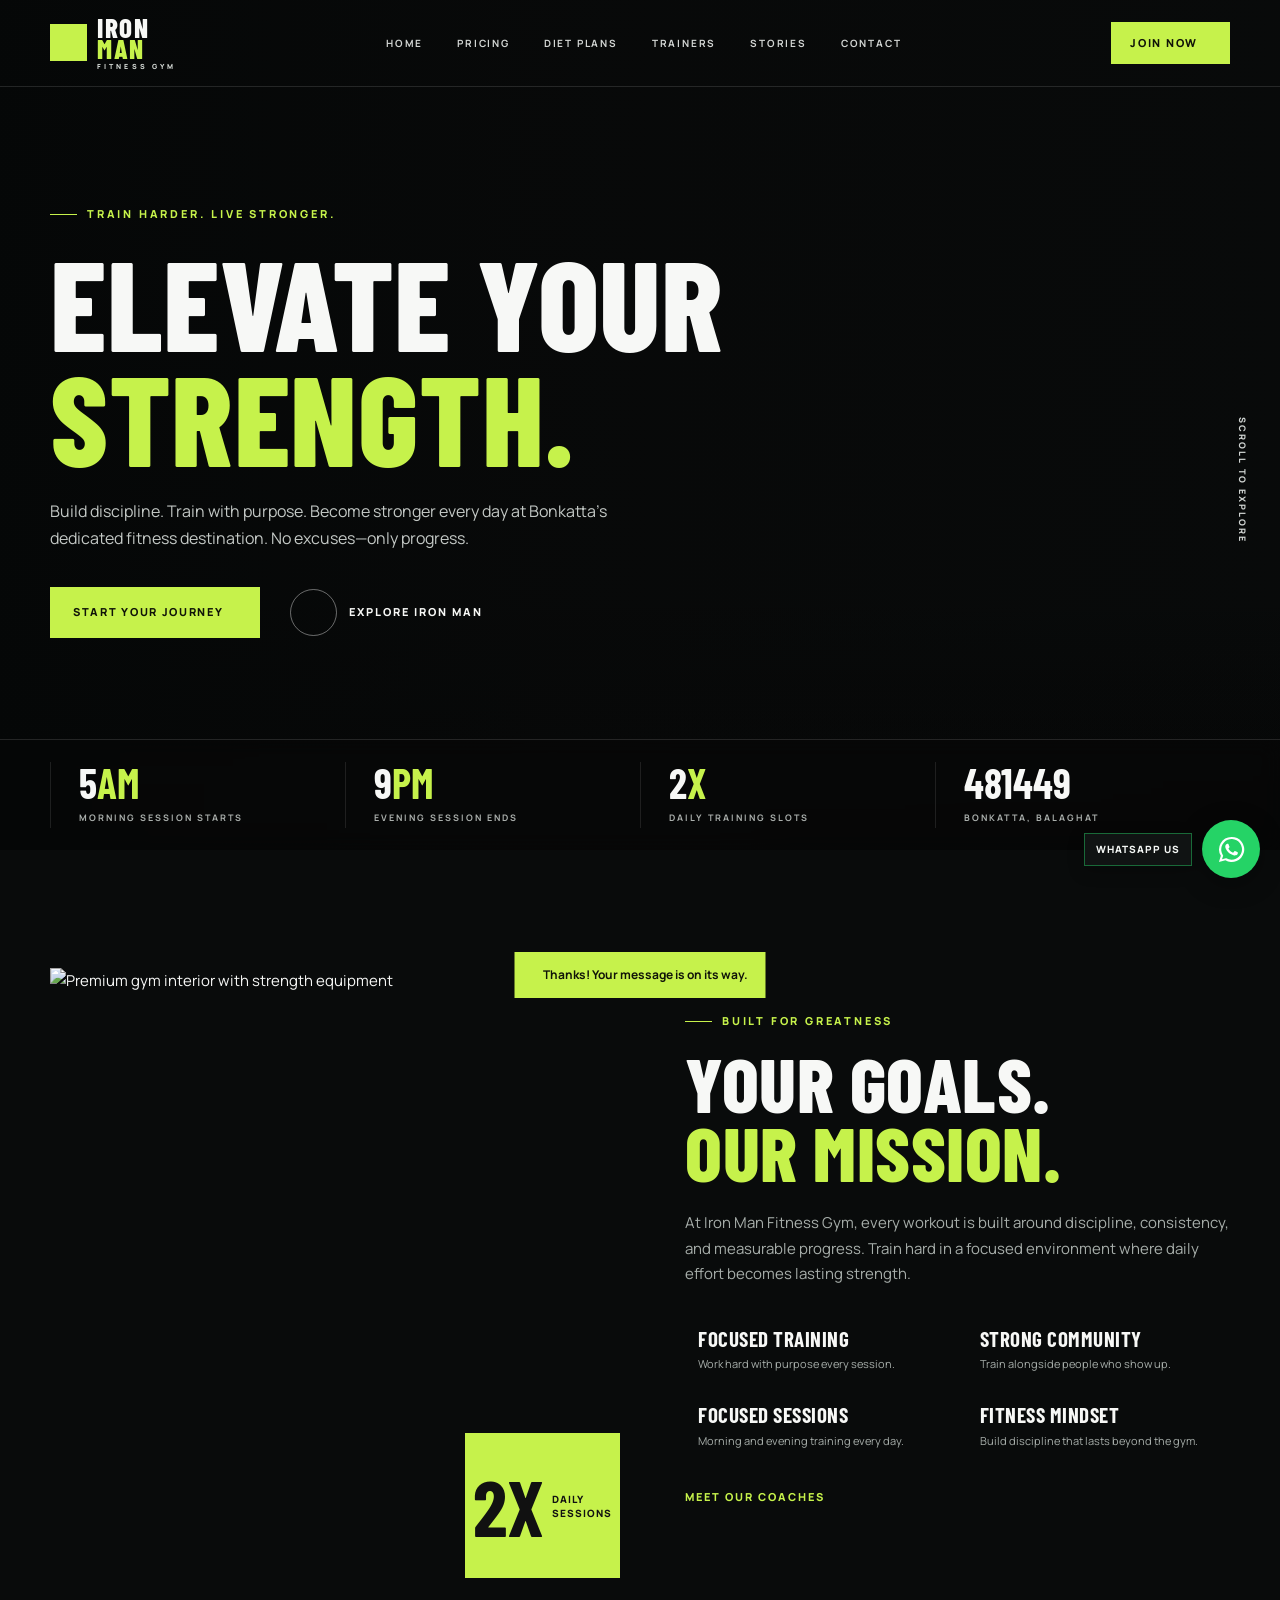
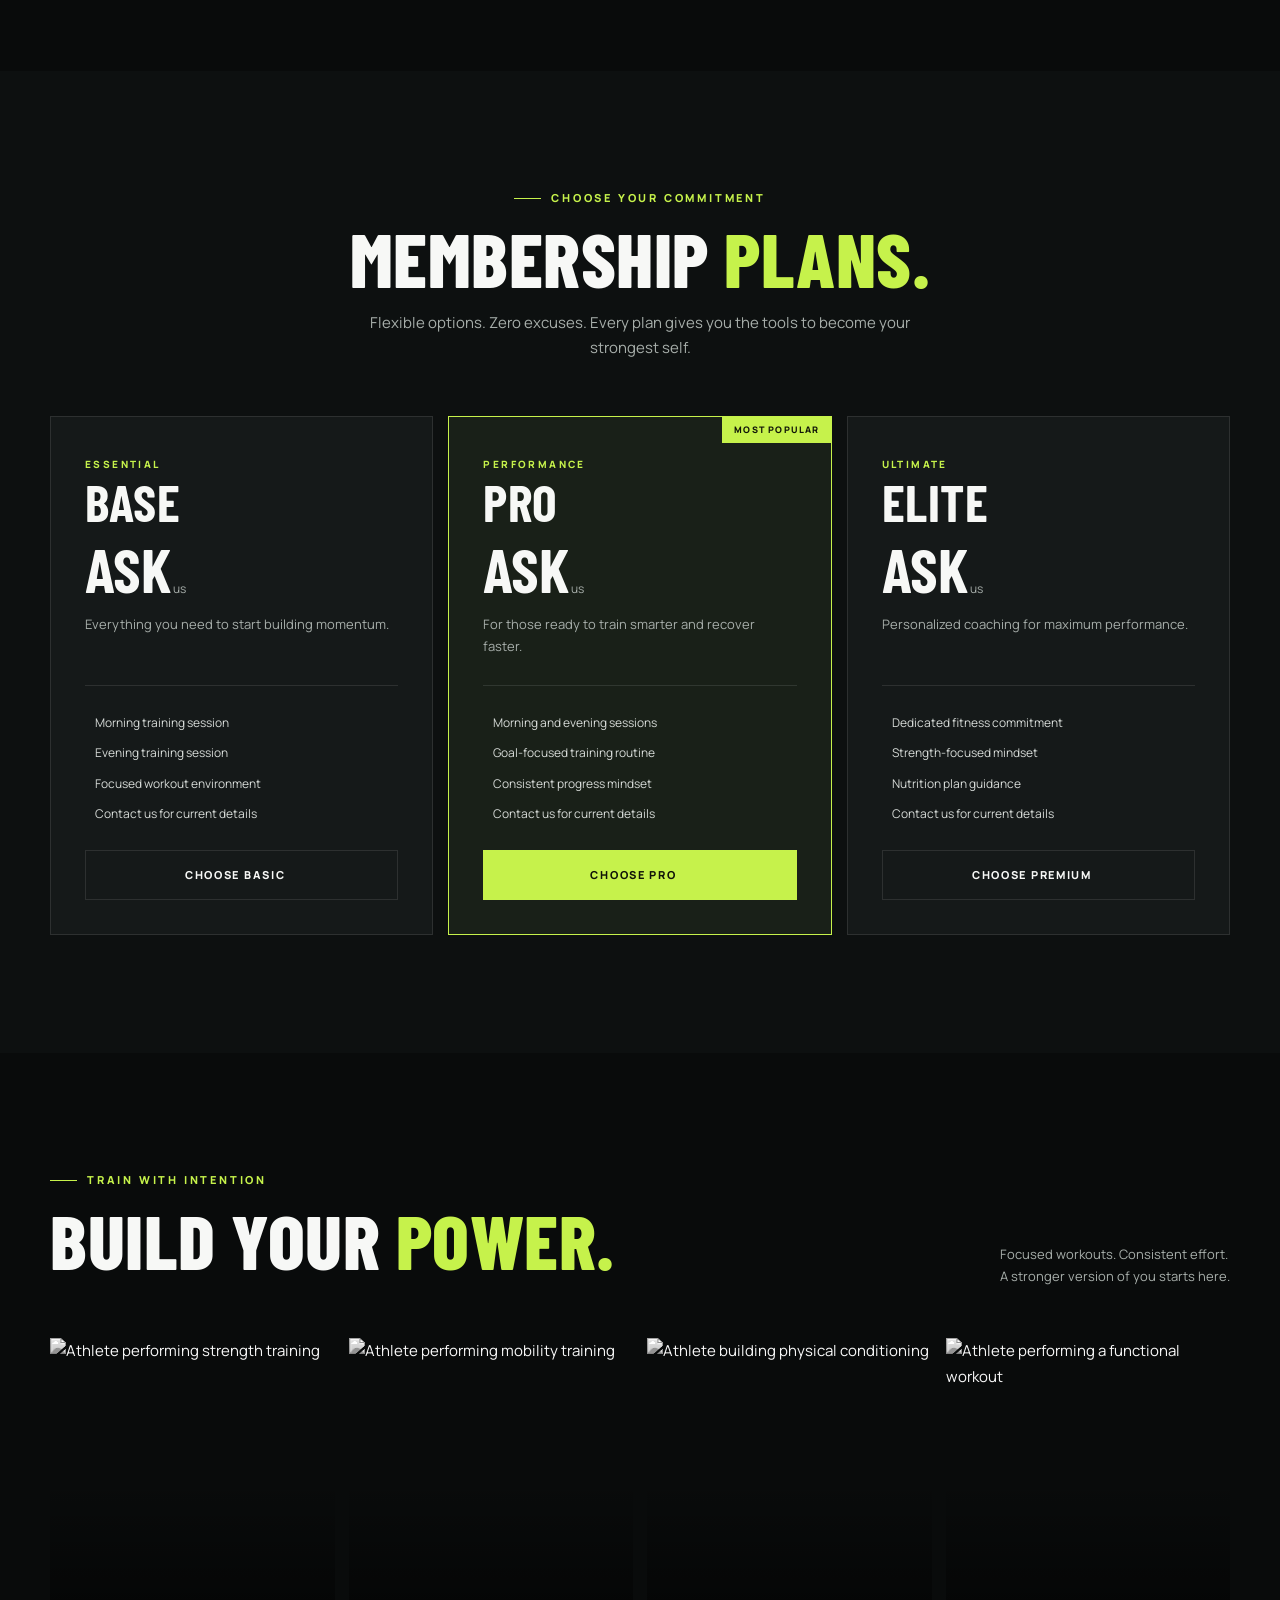
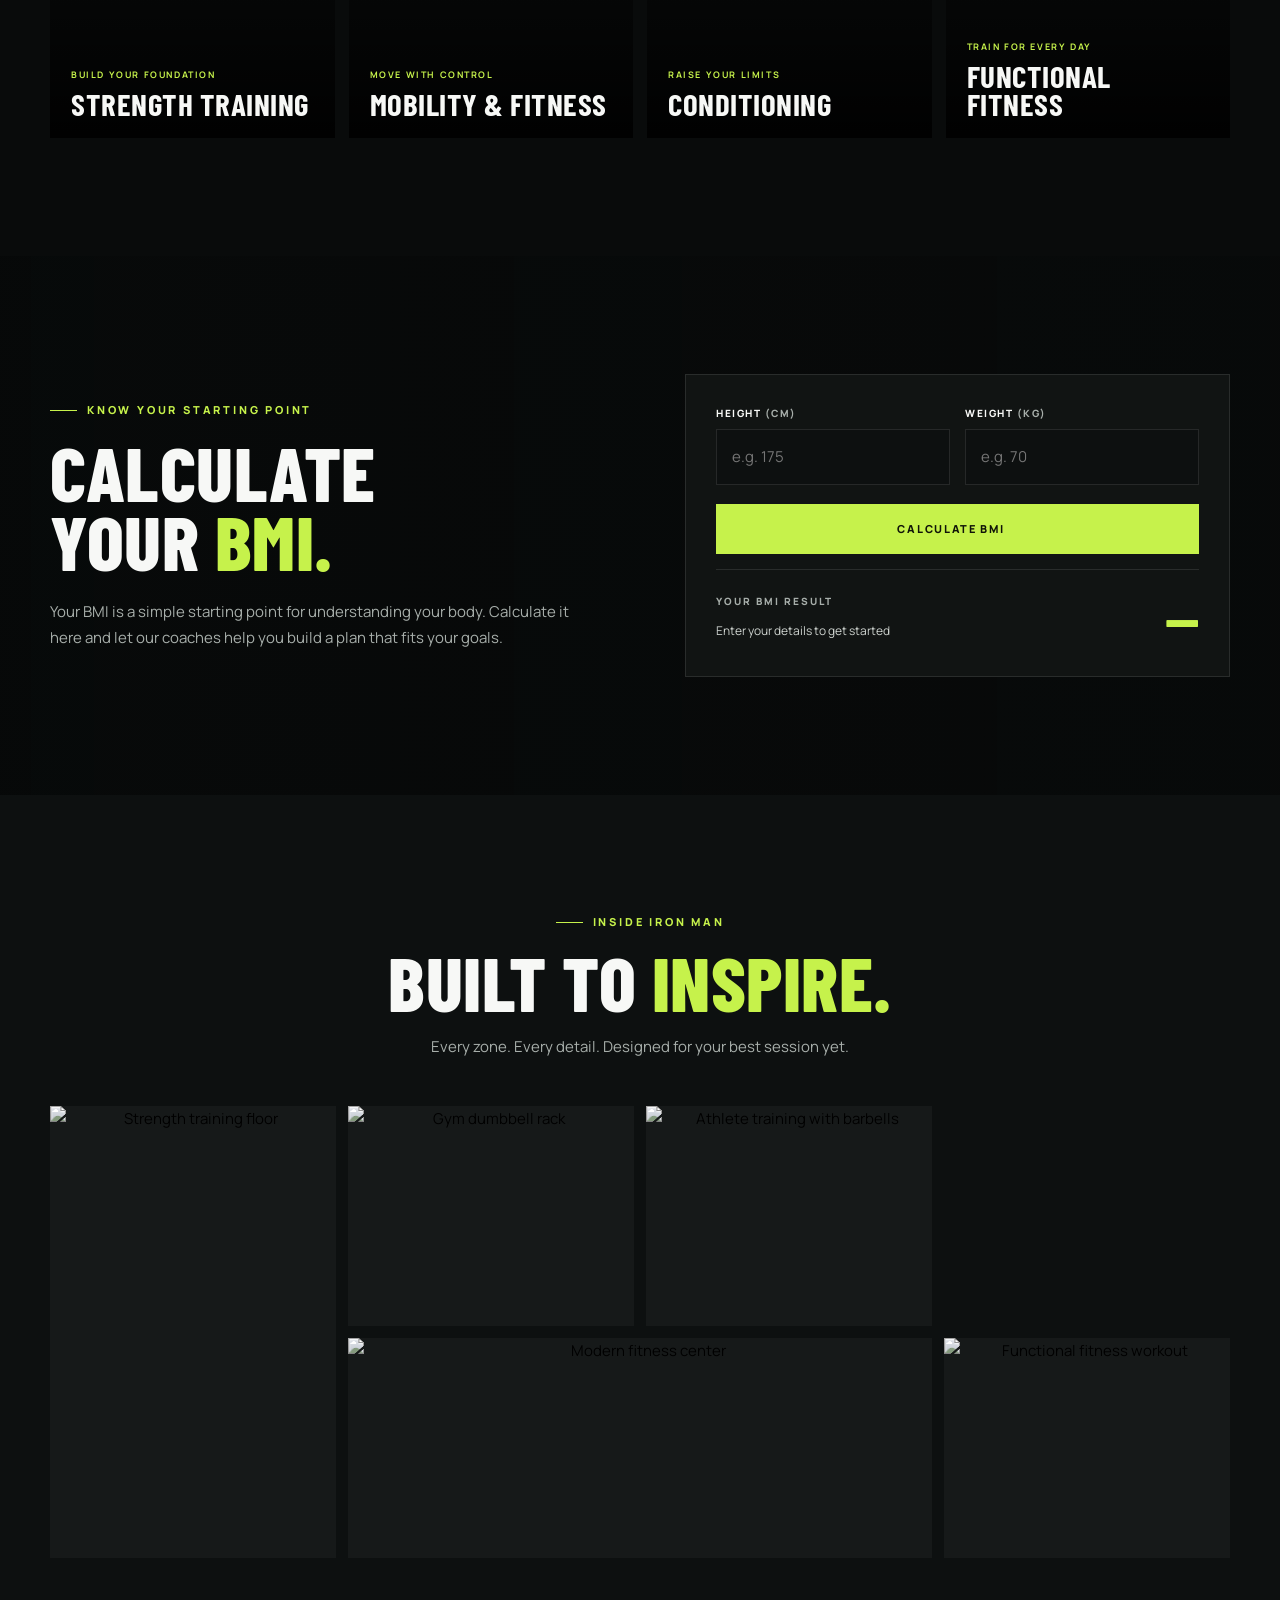
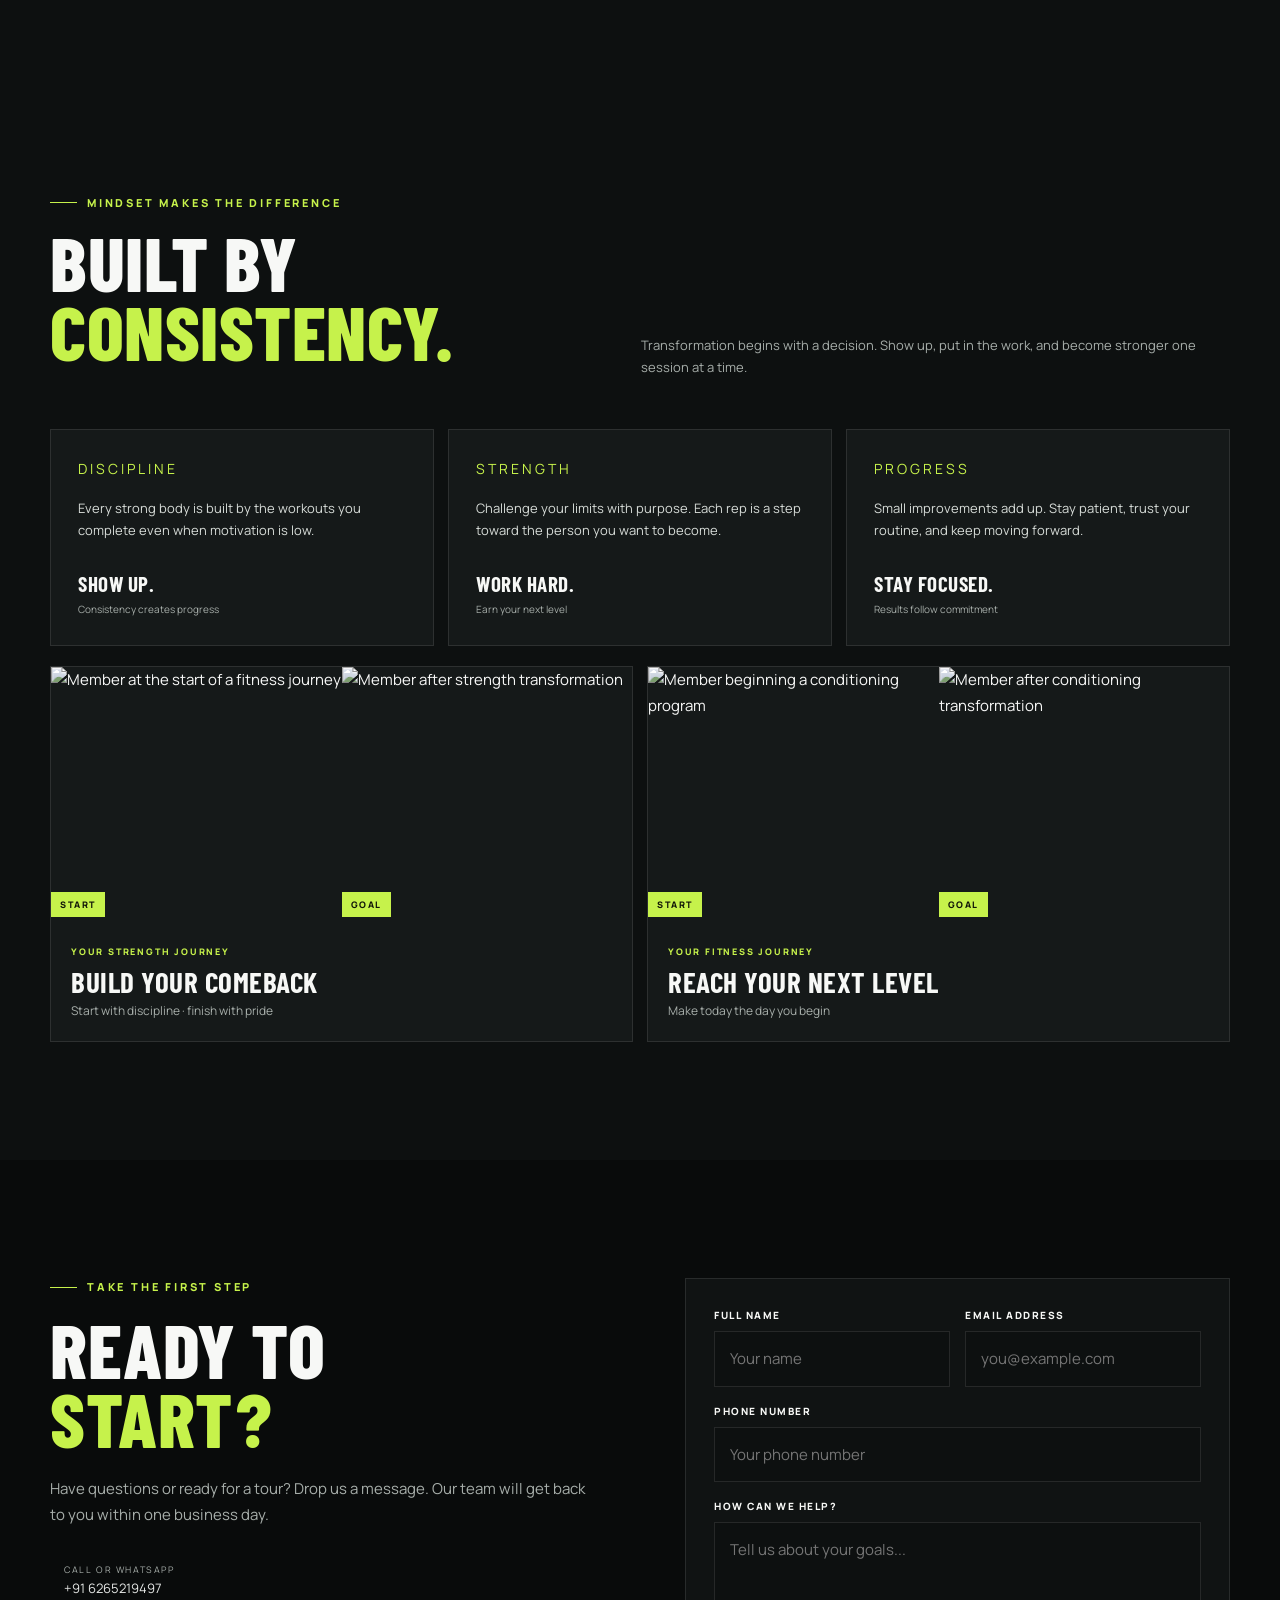
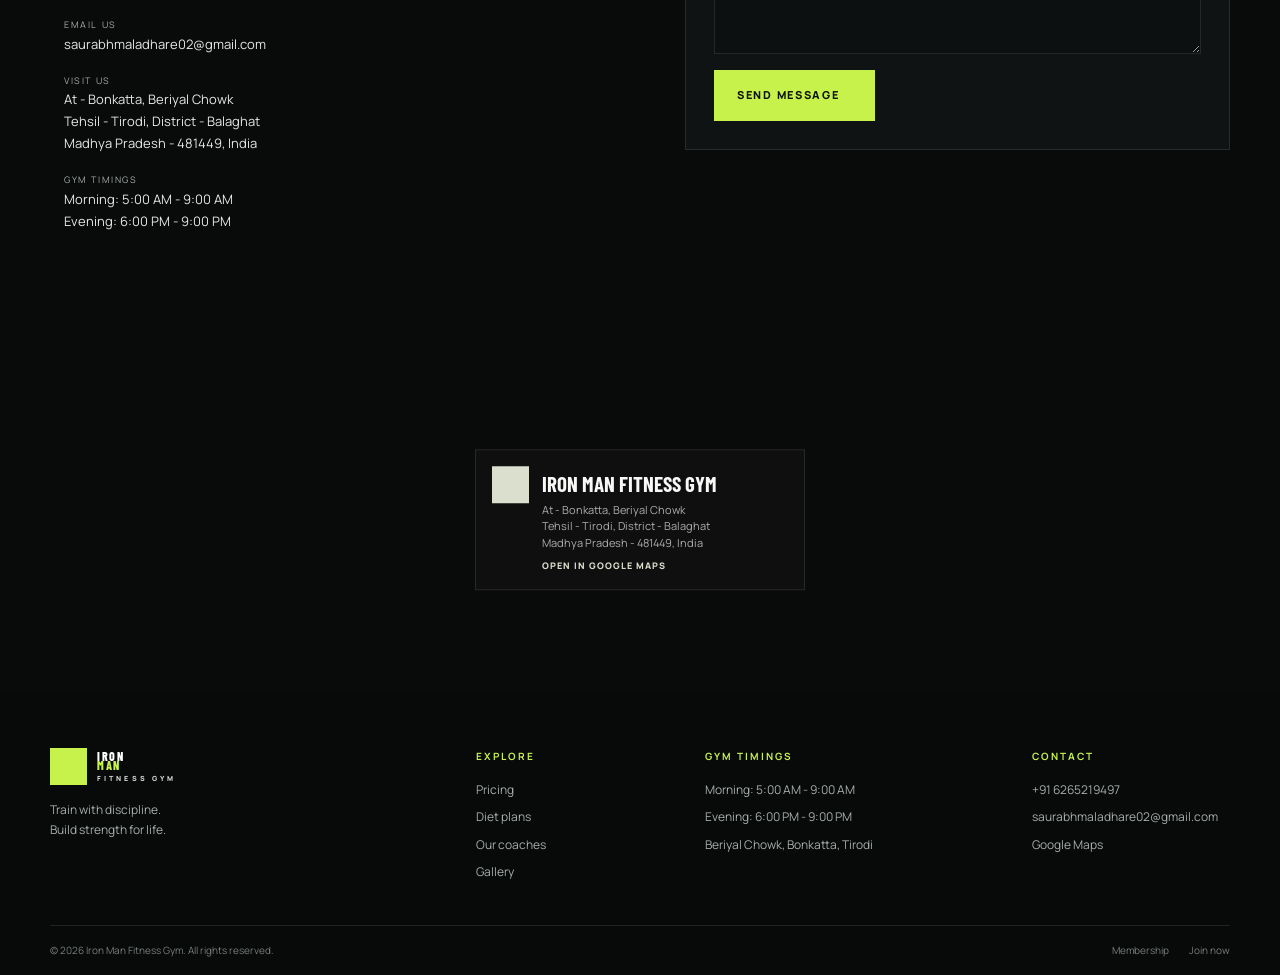
==== commit 48064d63: "Rebrand site for Iron Man Fitness Gym" ====
--- a/index.html
+++ b/index.html
@@ -3,15 +3,15 @@
 <head>
   <meta charset="UTF-8">
   <meta name="viewport" content="width=device-width, initial-scale=1.0">
-  <title>Apex Fitness NYC | Premium Gym, Coaching & Memberships</title>
-  <meta name="description" content="Train stronger at Apex Fitness NYC. Explore premium memberships, expert trainers, tailored diet plans, BMI tools, and 24/7 gym access.">
-  <meta name="keywords" content="premium gym NYC, gym membership, personal training, diet plans, fitness coaching">
+  <title>Iron Man Fitness Gym | Premium Gym, Coaching & Memberships</title>
+  <meta name="description" content="Train stronger at Iron Man Fitness Gym in Bonkatta, Balaghat. Explore memberships, professional training, tailored diet plans, BMI tools, and focused morning and evening sessions.">
+  <meta name="keywords" content="premium gym Balaghat, gym membership, personal training, diet plans, fitness coaching">
   <meta name="robots" content="index, follow">
   <meta property="og:type" content="website">
-  <meta property="og:title" content="Apex Fitness NYC | Elevate Your Strength">
-  <meta property="og:description" content="Premium 24/7 gym access, expert coaching, flexible memberships, and tailored nutrition support in New York City.">
+  <meta property="og:title" content="Iron Man Fitness Gym | Elevate Your Strength">
+  <meta property="og:description" content="Professional gym training, flexible memberships, and fitness guidance at Iron Man Fitness Gym in Bonkatta, Balaghat, Madhya Pradesh.">
   <meta property="og:image" content="https://images.unsplash.com/photo-1534368420009-621bfab424a8?auto=format&fit=crop&w=1200&q=80">
-  <meta property="og:url" content="https://apexfit.example/">
+
   <meta name="twitter:card" content="summary_large_image">
   <link rel="preconnect" href="https://fonts.googleapis.com">
   <link rel="preconnect" href="https://fonts.gstatic.com" crossorigin>
@@ -19,15 +19,15 @@
   <script src="https://unpkg.com/lucide@latest" defer></script>
   <link rel="stylesheet" href="styles.css">
   <script type="application/ld+json">
-    {"@context":"https://schema.org","@type":"HealthClub","name":"Apex Fitness","description":"Premium 24/7 gym, personal coaching, recovery, and nutrition support in New York City.","telephone":"+1-212-555-0188","email":"hello@apexfit.com","address":{"@type":"PostalAddress","streetAddress":"85 Mercer St","addressLocality":"New York","addressRegion":"NY","addressCountry":"US"},"openingHours":"Mo-Su 00:00-23:59","priceRange":"$$"}
+    {"@context":"https://schema.org","@type":"HealthClub","name":"Iron Man Fitness Gym","description":"Professional fitness training with focused morning and evening sessions in Bonkatta, Balaghat, Madhya Pradesh.","telephone":"+91-6265219497","email":"saurabhmaladhare02@gmail.com","address":{"@type":"PostalAddress","streetAddress":"Beriyal Chowk, Bonkatta","addressLocality":"Tirodi","addressRegion":"Madhya Pradesh","postalCode":"481449","addressCountry":"IN"},"openingHoursSpecification":[{"@type":"OpeningHoursSpecification","dayOfWeek":["Monday","Tuesday","Wednesday","Thursday","Friday","Saturday","Sunday"],"opens":"05:00","closes":"09:00"},{"@type":"OpeningHoursSpecification","dayOfWeek":["Monday","Tuesday","Wednesday","Thursday","Friday","Saturday","Sunday"],"opens":"18:00","closes":"21:00"}],"priceRange":"₹₹","sameAs":["https://maps.app.goo.gl/unAFAPPZ3qLujxMk8"]}
   </script>
 </head>
 <body>
   <header class="site-header" id="top">
     <div class="nav-wrap container">
-      <a class="logo" href="index.html" aria-label="Apex Fitness home">
+      <a class="logo" href="index.html" aria-label="Iron Man Fitness Gym home">
         <span class="logo-mark"><i data-lucide="activity"></i></span>
-        <span>APEX<span>FIT</span></span>
+        <span>IRON<span>MAN</span><small>Fitness Gym</small></span>
       </a>
       <button class="menu-toggle" type="button" aria-label="Open navigation" aria-expanded="false">
         <span></span><span></span><span></span>
@@ -50,18 +50,18 @@
       <div class="hero-content container">
         <p class="eyebrow reveal">Train harder. Live stronger.</p>
         <h1 class="reveal">ELEVATE YOUR<br><span>STRENGTH.</span></h1>
-        <p class="hero-copy reveal">More than a gym. A high-performance space built for people who refuse to settle. Expert coaches, elite equipment, real results.</p>
+        <p class="hero-copy reveal">Build discipline. Train with purpose. Become stronger every day at Bonkatta’s dedicated fitness destination. No excuses—only progress.</p>
         <div class="hero-actions reveal">
           <a class="btn" href="register.html">Start your journey <i data-lucide="arrow-up-right"></i></a>
-          <a class="play-link" href="#about"><span><i data-lucide="play"></i></span> Explore Apex</a>
+          <a class="play-link" href="#about"><span><i data-lucide="play"></i></span> Explore Iron Man</a>
         </div>
       </div>
       <div class="hero-stats">
         <div class="container stat-grid">
-          <div><strong>2.5K<span>+</span></strong><small>Active members</small></div>
-          <div><strong>15<span>+</span></strong><small>Expert trainers</small></div>
-          <div><strong>12</strong><small>Years strong</small></div>
-          <div><strong>24<span>/</span>7</strong><small>Member access</small></div>
+          <div><strong>5<span>AM</span></strong><small>Morning session starts</small></div>
+          <div><strong>9<span>PM</span></strong><small>Evening session ends</small></div>
+          <div><strong>2<span>X</span></strong><small>Daily training slots</small></div>
+          <div><strong>481449</strong><small>Bonkatta, Balaghat</small></div>
         </div>
       </div>
       <div class="hero-side-label">SCROLL TO EXPLORE <i data-lucide="arrow-down"></i></div>
@@ -71,17 +71,17 @@
       <div class="container split-grid">
         <div class="about-image-wrap reveal">
           <img loading="lazy" src="https://images.unsplash.com/photo-1534438327276-14e5300c3a48?auto=format&fit=crop&w=1100&q=88" alt="Premium gym interior with strength equipment">
-          <div class="experience-card"><strong>12</strong><span>Years of<br>excellence</span></div>
+          <div class="experience-card"><strong>2X</strong><span>Daily<br>sessions</span></div>
         </div>
         <div class="section-copy reveal">
           <p class="eyebrow">Built for greatness</p>
           <h2>YOUR GOALS.<br><span>OUR MISSION.</span></h2>
-          <p>At Apex Fitness, every detail is engineered for your progress. From our precision training zones to our expert coaching team, we create the environment where consistency becomes transformation.</p>
+          <p>At Iron Man Fitness Gym, every workout is built around discipline, consistency, and measurable progress. Train hard in a focused environment where daily effort becomes lasting strength.</p>
           <div class="feature-list">
-            <div><i data-lucide="dumbbell"></i><span><strong>Elite equipment</strong><small>Competition-grade gear for every goal.</small></span></div>
-            <div><i data-lucide="users"></i><span><strong>Expert coaching</strong><small>Certified trainers invested in your progress.</small></span></div>
-            <div><i data-lucide="clock-3"></i><span><strong>Always open</strong><small>Train on your terms, 24 hours a day.</small></span></div>
-            <div><i data-lucide="sparkles"></i><span><strong>Premium spaces</strong><small>Recovery, locker, and wellness lounges.</small></span></div>
+            <div><i data-lucide="dumbbell"></i><span><strong>Focused training</strong><small>Work hard with purpose every session.</small></span></div>
+            <div><i data-lucide="users"></i><span><strong>Strong community</strong><small>Train alongside people who show up.</small></span></div>
+            <div><i data-lucide="clock-3"></i><span><strong>Focused sessions</strong><small>Morning and evening training every day.</small></span></div>
+            <div><i data-lucide="sparkles"></i><span><strong>Fitness mindset</strong><small>Build discipline that lasts beyond the gym.</small></span></div>
           </div>
           <a class="text-link" href="#trainers">Meet our coaches <i data-lucide="arrow-right"></i></a>
         </div>
@@ -98,24 +98,24 @@
         <div class="plan-grid">
           <article class="plan-card reveal">
             <p class="plan-tag">Essential</p><h3>BASE</h3>
-            <div class="price"><sup>$</sup><strong>49</strong><span>/mo</span></div>
+            <div class="price"><strong>ASK</strong><span> us</span></div>
             <p>Everything you need to start building momentum.</p>
-            <ul><li><i data-lucide="check"></i>24/7 gym access</li><li><i data-lucide="check"></i>Full equipment floor</li><li><i data-lucide="check"></i>Locker room access</li><li><i data-lucide="check"></i>Fitness assessment</li></ul>
+            <ul><li><i data-lucide="check"></i>Morning training session</li><li><i data-lucide="check"></i>Evening training session</li><li><i data-lucide="check"></i>Focused workout environment</li><li><i data-lucide="check"></i>Contact us for current details</li></ul>
             <a class="btn btn-outline" href="register.html?plan=basic">Choose basic <i data-lucide="arrow-right"></i></a>
           </article>
           <article class="plan-card featured reveal">
             <div class="popular">MOST POPULAR</div>
             <p class="plan-tag">Performance</p><h3>PRO</h3>
-            <div class="price"><sup>$</sup><strong>89</strong><span>/mo</span></div>
+            <div class="price"><strong>ASK</strong><span> us</span></div>
             <p>For those ready to train smarter and recover faster.</p>
-            <ul><li><i data-lucide="check"></i>Everything in Base</li><li><i data-lucide="check"></i>Unlimited group classes</li><li><i data-lucide="check"></i>Recovery zone access</li><li><i data-lucide="check"></i>Monthly body analysis</li></ul>
+            <ul><li><i data-lucide="check"></i>Morning and evening sessions</li><li><i data-lucide="check"></i>Goal-focused training routine</li><li><i data-lucide="check"></i>Consistent progress mindset</li><li><i data-lucide="check"></i>Contact us for current details</li></ul>
             <a class="btn" href="register.html?plan=pro">Choose pro <i data-lucide="arrow-right"></i></a>
           </article>
           <article class="plan-card reveal">
             <p class="plan-tag">Ultimate</p><h3>ELITE</h3>
-            <div class="price"><sup>$</sup><strong>149</strong><span>/mo</span></div>
+            <div class="price"><strong>ASK</strong><span> us</span></div>
             <p>Personalized coaching for maximum performance.</p>
-            <ul><li><i data-lucide="check"></i>Everything in Pro</li><li><i data-lucide="check"></i>4 personal sessions / mo</li><li><i data-lucide="check"></i>Custom nutrition plan</li><li><i data-lucide="check"></i>Priority class booking</li></ul>
+            <ul><li><i data-lucide="check"></i>Dedicated fitness commitment</li><li><i data-lucide="check"></i>Strength-focused mindset</li><li><i data-lucide="check"></i>Nutrition plan guidance</li><li><i data-lucide="check"></i>Contact us for current details</li></ul>
             <a class="btn btn-outline" href="register.html?plan=premium">Choose premium <i data-lucide="arrow-right"></i></a>
           </article>
         </div>
@@ -125,14 +125,14 @@
     <section class="trainers section" id="trainers">
       <div class="container">
         <div class="section-heading heading-row reveal">
-          <div><p class="eyebrow">Guided by the best</p><h2>MEET THE <span>COACHES.</span></h2></div>
-          <p>Passionate professionals. Proven expertise.<br>Coaching that brings out your best.</p>
+          <div><p class="eyebrow">Train with intention</p><h2>BUILD YOUR <span>POWER.</span></h2></div>
+          <p>Focused workouts. Consistent effort.<br>A stronger version of you starts here.</p>
         </div>
         <div class="trainer-grid">
-          <article class="trainer-card reveal"><img loading="lazy" src="https://images.unsplash.com/photo-1567013127542-490d757e51fc?auto=format&fit=crop&w=700&q=86" alt="Trainer Marcus Cole"><div class="trainer-info"><span>Strength & conditioning</span><h3>MARCUS COLE</h3><div class="trainer-social"><a href="#" aria-label="Marcus on Instagram"><i data-lucide="instagram"></i></a><a href="#" aria-label="Marcus on LinkedIn"><i data-lucide="linkedin"></i></a></div></div></article>
-          <article class="trainer-card reveal"><img loading="lazy" src="https://images.unsplash.com/photo-1609899537878-88d5ba429bdb?auto=format&fit=crop&w=700&q=86" alt="Trainer Sophia Reed"><div class="trainer-info"><span>HIIT & mobility</span><h3>SOPHIA REED</h3><div class="trainer-social"><a href="#" aria-label="Sophia on Instagram"><i data-lucide="instagram"></i></a><a href="#" aria-label="Sophia on LinkedIn"><i data-lucide="linkedin"></i></a></div></div></article>
-          <article class="trainer-card reveal"><img loading="lazy" src="https://images.unsplash.com/photo-1581009146145-b5ef050c2e1e?auto=format&fit=crop&w=700&q=86" alt="Trainer Dylan Brooks"><div class="trainer-info"><span>Athletic performance</span><h3>DYLAN BROOKS</h3><div class="trainer-social"><a href="#" aria-label="Dylan on Instagram"><i data-lucide="instagram"></i></a><a href="#" aria-label="Dylan on LinkedIn"><i data-lucide="linkedin"></i></a></div></div></article>
-          <article class="trainer-card reveal"><img loading="lazy" src="https://images.unsplash.com/photo-1606902965551-dce093cda6e7?auto=format&fit=crop&w=700&q=86" alt="Trainer Ava Mitchell"><div class="trainer-info"><span>Functional fitness</span><h3>AVA MITCHELL</h3><div class="trainer-social"><a href="#" aria-label="Ava on Instagram"><i data-lucide="instagram"></i></a><a href="#" aria-label="Ava on LinkedIn"><i data-lucide="linkedin"></i></a></div></div></article>
+          <article class="trainer-card reveal"><img loading="lazy" src="https://images.unsplash.com/photo-1567013127542-490d757e51fc?auto=format&fit=crop&w=700&q=86" alt="Athlete performing strength training"><div class="trainer-info"><span>Build your foundation</span><h3>STRENGTH TRAINING</h3></div></article>
+          <article class="trainer-card reveal"><img loading="lazy" src="https://images.unsplash.com/photo-1609899537878-88d5ba429bdb?auto=format&fit=crop&w=700&q=86" alt="Athlete performing mobility training"><div class="trainer-info"><span>Move with control</span><h3>MOBILITY & FITNESS</h3></div></article>
+          <article class="trainer-card reveal"><img loading="lazy" src="https://images.unsplash.com/photo-1581009146145-b5ef050c2e1e?auto=format&fit=crop&w=700&q=86" alt="Athlete building physical conditioning"><div class="trainer-info"><span>Raise your limits</span><h3>CONDITIONING</h3></div></article>
+          <article class="trainer-card reveal"><img loading="lazy" src="https://images.unsplash.com/photo-1606902965551-dce093cda6e7?auto=format&fit=crop&w=700&q=86" alt="Athlete performing a functional workout"><div class="trainer-info"><span>Train for every day</span><h3>FUNCTIONAL FITNESS</h3></div></article>
         </div>
       </div>
     </section>
@@ -151,7 +151,7 @@
 
     <section class="gallery section" id="gallery">
       <div class="container">
-        <div class="section-heading centered reveal"><p class="eyebrow">Inside apex</p><h2>BUILT TO <span>INSPIRE.</span></h2><p>Every zone. Every detail. Designed for your best session yet.</p></div>
+        <div class="section-heading centered reveal"><p class="eyebrow">Inside Iron Man</p><h2>BUILT TO <span>INSPIRE.</span></h2><p>Every zone. Every detail. Designed for your best session yet.</p></div>
         <div class="gallery-grid">
           <button class="gallery-item tall reveal"><img loading="lazy" src="https://images.unsplash.com/photo-1540497077202-7c8a3999166f?auto=format&fit=crop&w=800&q=86" alt="Strength training floor"><span><i data-lucide="maximize-2"></i></span></button>
           <button class="gallery-item reveal"><img loading="lazy" src="https://images.unsplash.com/photo-1534438097545-a2c22c57f2ad?auto=format&fit=crop&w=800&q=86" alt="Gym dumbbell rack"><span><i data-lucide="maximize-2"></i></span></button>
@@ -165,17 +165,17 @@
     <section class="testimonials section" id="testimonials">
       <div class="container">
         <div class="section-heading heading-row reveal">
-          <div><p class="eyebrow">Real members. Real progress.</p><h2>BUILT BY <span>CONSISTENCY.</span></h2></div>
-          <p>Transformation is personal. These members show what happens when expert guidance meets daily commitment.</p>
+          <div><p class="eyebrow">Mindset makes the difference</p><h2>BUILT BY <span>CONSISTENCY.</span></h2></div>
+          <p>Transformation begins with a decision. Show up, put in the work, and become stronger one session at a time.</p>
         </div>
         <div class="review-grid">
-          <article class="review-card reveal"><div class="review-top"><div class="stars">★★★★★</div><i data-lucide="quote"></i></div><p>“Apex changed how I approach training. The coaches made every session focused, measurable, and motivating.”</p><div class="review-person"><strong>Maya Chen</strong><small>Pro member · 14 months</small></div></article>
-          <article class="review-card reveal"><div class="review-top"><div class="stars">★★★★★</div><i data-lucide="quote"></i></div><p>“The recovery zone and monthly analysis made the difference. I am stronger, more mobile, and finally consistent.”</p><div class="review-person"><strong>James Wilson</strong><small>Premium member · 10 months</small></div></article>
-          <article class="review-card reveal"><div class="review-top"><div class="stars">★★★★★</div><i data-lucide="quote"></i></div><p>“It feels elevated without being intimidating. The team cares about long-term progress, not quick fixes.”</p><div class="review-person"><strong>Elena Ruiz</strong><small>Pro member · 8 months</small></div></article>
+          <article class="review-card reveal"><div class="review-top"><div class="stars">DISCIPLINE</div><i data-lucide="dumbbell"></i></div><p>Every strong body is built by the workouts you complete even when motivation is low.</p><div class="review-person"><strong>SHOW UP.</strong><small>Consistency creates progress</small></div></article>
+          <article class="review-card reveal"><div class="review-top"><div class="stars">STRENGTH</div><i data-lucide="flame"></i></div><p>Challenge your limits with purpose. Each rep is a step toward the person you want to become.</p><div class="review-person"><strong>WORK HARD.</strong><small>Earn your next level</small></div></article>
+          <article class="review-card reveal"><div class="review-top"><div class="stars">PROGRESS</div><i data-lucide="trending-up"></i></div><p>Small improvements add up. Stay patient, trust your routine, and keep moving forward.</p><div class="review-person"><strong>STAY FOCUSED.</strong><small>Results follow commitment</small></div></article>
         </div>
         <div class="transformation-grid">
-          <article class="transform-card reveal"><div class="transform-images"><figure><img loading="lazy" src="https://images.unsplash.com/photo-1566241142559-40e1dab266c6?auto=format&fit=crop&w=550&q=76" alt="Member at the start of a fitness journey"><figcaption>Before</figcaption></figure><figure><img loading="lazy" src="https://images.unsplash.com/photo-1581009146145-b5ef050c2e1e?auto=format&fit=crop&w=550&q=76" alt="Member after strength transformation"><figcaption>After</figcaption></figure></div><div class="transform-info"><span>16-week strength reset</span><h3>DAVID'S COMEBACK</h3><p>Down 18 lbs · strength up 42%</p></div></article>
-          <article class="transform-card reveal"><div class="transform-images"><figure><img loading="lazy" src="https://images.unsplash.com/photo-1518611012118-696072aa579a?auto=format&fit=crop&w=550&q=76" alt="Member beginning a conditioning program"><figcaption>Before</figcaption></figure><figure><img loading="lazy" src="https://images.unsplash.com/photo-1571019614242-c5c5dee9f50b?auto=format&fit=crop&w=550&q=76" alt="Member after conditioning transformation"><figcaption>After</figcaption></figure></div><div class="transform-info"><span>12-week conditioning plan</span><h3>NINA'S NEXT LEVEL</h3><p>Body fat down 9% · energy transformed</p></div></article>
+          <article class="transform-card reveal"><div class="transform-images"><figure><img loading="lazy" src="https://images.unsplash.com/photo-1566241142559-40e1dab266c6?auto=format&fit=crop&w=550&q=76" alt="Member at the start of a fitness journey"><figcaption>Start</figcaption></figure><figure><img loading="lazy" src="https://images.unsplash.com/photo-1581009146145-b5ef050c2e1e?auto=format&fit=crop&w=550&q=76" alt="Member after strength transformation"><figcaption>Goal</figcaption></figure></div><div class="transform-info"><span>Your strength journey</span><h3>BUILD YOUR COMEBACK</h3><p>Start with discipline · finish with pride</p></div></article>
+          <article class="transform-card reveal"><div class="transform-images"><figure><img loading="lazy" src="https://images.unsplash.com/photo-1518611012118-696072aa579a?auto=format&fit=crop&w=550&q=76" alt="Member beginning a conditioning program"><figcaption>Start</figcaption></figure><figure><img loading="lazy" src="https://images.unsplash.com/photo-1571019614242-c5c5dee9f50b?auto=format&fit=crop&w=550&q=76" alt="Member after conditioning transformation"><figcaption>Goal</figcaption></figure></div><div class="transform-info"><span>Your fitness journey</span><h3>REACH YOUR NEXT LEVEL</h3><p>Make today the day you begin</p></div></article>
         </div>
       </div>
     </section>
@@ -183,18 +183,18 @@
     <section class="contact section" id="contact">
       <div class="container contact-grid">
         <div class="section-copy reveal"><p class="eyebrow">Take the first step</p><h2>READY TO<br><span>START?</span></h2><p>Have questions or ready for a tour? Drop us a message. Our team will get back to you within one business day.</p>
-          <div class="contact-details"><a href="tel:+12125550188"><i data-lucide="phone"></i><span><small>Call us</small>+1 (212) 555-0188</span></a><a href="mailto:hello@apexfit.com"><i data-lucide="mail"></i><span><small>Email us</small>hello@apexfit.com</span></a><div><i data-lucide="map-pin"></i><span><small>Visit us</small>85 Mercer St, New York, NY</span></div></div>
+          <div class="contact-details"><a href="tel:+916265219497"><i data-lucide="phone"></i><span><small>Call or WhatsApp</small>+91 6265219497</span></a><a href="mailto:saurabhmaladhare02@gmail.com"><i data-lucide="mail"></i><span><small>Email us</small>saurabhmaladhare02@gmail.com</span></a><div><i data-lucide="map-pin"></i><span><small>Visit us</small>At - Bonkatta, Beriyal Chowk<br>Tehsil - Tirodi, District - Balaghat<br>Madhya Pradesh - 481449, India</span></div><div><i data-lucide="clock-3"></i><span><small>Gym timings</small>Morning: 5:00 AM - 9:00 AM<br>Evening: 6:00 PM - 9:00 PM</span></div></div>
         </div>
         <form class="contact-form reveal" id="contact-form"><div class="form-row"><div class="input-group"><label for="name">Full name</label><input id="name" type="text" placeholder="Your name" required></div><div class="input-group"><label for="email">Email address</label><input id="email" type="email" placeholder="you@example.com" required></div></div><div class="input-group"><label for="phone">Phone number</label><input id="phone" type="tel" placeholder="Your phone number"></div><div class="input-group"><label for="message">How can we help?</label><textarea id="message" rows="4" placeholder="Tell us about your goals..." required></textarea></div><button class="btn" type="submit">Send message <i data-lucide="send"></i></button></form>
       </div>
     </section>
 
-    <section class="map-wrap" aria-label="Apex Fitness location"><iframe title="Map showing Apex Fitness location in Manhattan" src="https://www.google.com/maps?q=85+Mercer+St,+New+York,+NY&output=embed" loading="lazy" referrerpolicy="no-referrer-when-downgrade"></iframe><div class="map-card"><span class="logo-mark"><i data-lucide="map-pin"></i></span><div><strong>APEX FITNESS</strong><small>85 Mercer St, New York, NY</small><a href="https://maps.google.com/?q=85+Mercer+St,+New+York,+NY" target="_blank" rel="noopener">Get directions <i data-lucide="arrow-up-right"></i></a></div></div></section>
+    <section class="map-wrap" aria-label="Iron Man Fitness Gym location"><iframe title="Map showing Iron Man Fitness Gym near Beriyal Chowk, Bonkatta" src="https://www.google.com/maps?q=Beriyal+Chowk,+Bonkatta,+Tirodi,+Balaghat,+Madhya+Pradesh+481449,+India&output=embed" loading="lazy" referrerpolicy="no-referrer-when-downgrade"></iframe><div class="map-card"><span class="logo-mark"><i data-lucide="map-pin"></i></span><div><strong>IRON MAN FITNESS GYM</strong><small>At - Bonkatta, Beriyal Chowk<br>Tehsil - Tirodi, District - Balaghat<br>Madhya Pradesh - 481449, India</small><a href="https://maps.app.goo.gl/unAFAPPZ3qLujxMk8" target="_blank" rel="noopener">Open in Google Maps <i data-lucide="arrow-up-right"></i></a></div></div></section>
   </main>
 
-  <footer><div class="container footer-grid"><div><a class="logo" href="#home"><span class="logo-mark"><i data-lucide="activity"></i></span><span>APEX<span>FIT</span></span></a><p>Built for stronger bodies,<br>sharper minds, and better lives.</p></div><div><h4>Explore</h4><a href="#about">About us</a><a href="#plans">Membership</a><a href="#trainers">Our coaches</a><a href="#gallery">Gallery</a></div><div><h4>Hours</h4><p>Members: Open 24/7</p><p>Staffed: Mon–Fri, 6am–10pm</p><p>Weekends: 8am–6pm</p></div><div><h4>Follow us</h4><div class="socials"><a href="#" aria-label="Instagram"><i data-lucide="instagram"></i></a><a href="#" aria-label="Facebook"><i data-lucide="facebook"></i></a><a href="#" aria-label="twitter"><i data-lucide="twitter"></i></a></div></div></div><div class="footer-bottom container"><span>© 2026 Apex Fitness. All rights reserved.</span><span><a href="#">Privacy Policy</a><a href="#">Terms</a></span></div></footer>
-
-  <a class="whatsapp" href="https://wa.me/12125550188?text=Hi%20Apex%20Fitness!%20I'd%20like%20to%20learn%20more." target="_blank" rel="noopener" aria-label="Chat with Apex Fitness on WhatsApp"><svg viewBox="0 0 32 32" aria-hidden="true"><path d="M16.04 3A12.85 12.85 0 0 0 5.02 22.46L3 29l6.72-1.96A12.91 12.91 0 1 0 16.04 3Zm0 23.65a10.64 10.64 0 0 1-5.43-1.49l-.39-.23-3.98 1.16 1.18-3.87-.25-.4a10.7 10.7 0 1 1 8.87 4.83Zm5.87-8c-.32-.16-1.9-.94-2.2-1.04-.29-.11-.5-.16-.72.16-.21.32-.82 1.04-1.01 1.25-.18.21-.37.24-.69.08-.32-.16-1.35-.5-2.57-1.59a9.59 9.59 0 0 1-1.78-2.21c-.19-.32-.02-.49.14-.65.15-.14.32-.37.48-.56.16-.18.21-.32.32-.53.11-.21.05-.4-.03-.56-.08-.16-.72-1.73-.98-2.37-.26-.62-.52-.54-.72-.55h-.61a1.18 1.18 0 0 0-.85.4c-.29.32-1.12 1.09-1.12 2.66 0 1.57 1.14 3.09 1.3 3.3.16.21 2.25 3.44 5.45 4.82.76.33 1.36.52 1.82.67.77.24 1.46.21 2.01.13.61-.09 1.9-.78 2.17-1.52.27-.75.27-1.39.19-1.52-.08-.14-.29-.22-.61-.38Z"/></svg></a>
+  <footer><div class="container footer-grid"><div><a class="logo" href="#home"><span class="logo-mark"><i data-lucide="activity"></i></span><span>IRON<span>MAN</span><small>Fitness Gym</small></span></a><p>Train with discipline.<br>Build strength for life.</p></div><div><h4>Explore</h4><a href="pricing.html">Pricing</a><a href="diet-plans.html">Diet plans</a><a href="#trainers">Our coaches</a><a href="#gallery">Gallery</a></div><div><h4>Gym timings</h4><p>Morning: 5:00 AM - 9:00 AM</p><p>Evening: 6:00 PM - 9:00 PM</p><p>Beriyal Chowk, Bonkatta, Tirodi</p></div><div><h4>Contact</h4><a href="tel:+916265219497">+91 6265219497</a><a href="mailto:saurabhmaladhare02@gmail.com">saurabhmaladhare02@gmail.com</a><a href="https://maps.app.goo.gl/unAFAPPZ3qLujxMk8" target="_blank" rel="noopener">Google Maps</a></div></div><div class="footer-bottom container"><span>© 2026 Iron Man Fitness Gym. All rights reserved.</span><span><a href="pricing.html">Membership</a><a href="register.html">Join now</a></span></div></footer>
+
+  <a class="whatsapp" href="https://wa.me/916265219497?text=Hi%20Iron%20Man%20Fitness%20Gym!%20I%20would%20like%20to%20know%20more." target="_blank" rel="noopener" aria-label="Chat with Iron Man Fitness Gym on WhatsApp"><span>WhatsApp us</span><svg viewBox="0 0 32 32" aria-hidden="true"><path d="M16.04 3A12.85 12.85 0 0 0 5.02 22.46L3 29l6.72-1.96A12.91 12.91 0 1 0 16.04 3Zm0 23.65a10.64 10.64 0 0 1-5.43-1.49l-.39-.23-3.98 1.16 1.18-3.87-.25-.4a10.7 10.7 0 1 1 8.87 4.83Zm5.87-8c-.32-.16-1.9-.94-2.2-1.04-.29-.11-.5-.16-.72.16-.21.32-.82 1.04-1.01 1.25-.18.21-.37.24-.69.08-.32-.16-1.35-.5-2.57-1.59a9.59 9.59 0 0 1-1.78-2.21c-.19-.32-.02-.49.14-.65.15-.14.32-.37.48-.56.16-.18.21-.32.32-.53.11-.21.05-.4-.03-.56-.08-.16-.72-1.73-.98-2.37-.26-.62-.52-.54-.72-.55h-.61a1.18 1.18 0 0 0-.85.4c-.29.32-1.12 1.09-1.12 2.66 0 1.57 1.14 3.09 1.3 3.3.16.21 2.25 3.44 5.45 4.82.76.33 1.36.52 1.82.67.77.24 1.46.21 2.01.13.61-.09 1.9-.78 2.17-1.52.27-.75.27-1.39.19-1.52-.08-.14-.29-.22-.61-.38Z"/></svg></a>
   <div class="lightbox" id="lightbox" aria-hidden="true"><button type="button" aria-label="Close gallery"><i data-lucide="x"></i></button><img src="" alt=""></div>
   <div class="toast" id="toast"><i data-lucide="check-circle"></i><span>Thanks! Your message is on its way.</span></div>
   <script src="script.js" defer></script>
--- a/styles.css
+++ b/styles.css
@@ -6,3 +6,7 @@
 .page-hero{min-height:480px;padding:190px 0 95px;background:linear-gradient(90deg,rgba(5,7,7,.97),rgba(5,7,7,.56)),url('https://images.unsplash.com/photo-1534368420009-621bfab424a8?auto=format&fit=crop&w=1800&q=82') center/cover}.page-hero h1{font-size:clamp(72px,9vw,125px);margin:18px 0}.page-hero p:last-child{max-width:620px;color:#c5cbc7}.subpage .site-header{position:absolute}.subpage-main{background:var(--bg)}.breadcrumbs{display:flex;gap:9px;align-items:center;color:#c9cfcb;font-size:10px;font-weight:800;letter-spacing:1.7px;text-transform:uppercase}.breadcrumbs a{color:var(--lime)}.breadcrumbs svg{width:13px}.testimonials{background:#0d1010}.review-grid{display:grid;grid-template-columns:repeat(3,1fr);gap:14px;margin:45px 0 20px}.review-card{padding:27px;background:#151919;border:1px solid var(--line)}.review-card p{margin:17px 0 24px;color:#d7dcd8;font-size:13px}.review-top{display:flex;justify-content:space-between}.review-top svg{width:21px;color:var(--lime)}.stars{color:var(--lime);font-size:14px;letter-spacing:3px}.review-person{display:flex;flex-direction:column}.review-person strong{font-family:var(--head);font-size:21px;letter-spacing:.5px}.review-person small{color:var(--muted);font-size:10px}.transformation-grid{display:grid;grid-template-columns:repeat(2,1fr);gap:14px}.transform-card{background:#151919;border:1px solid var(--line)}.transform-images{display:grid;grid-template-columns:1fr 1fr}.transform-images figure{height:250px;position:relative}.transform-images img{width:100%;height:100%;object-fit:cover;filter:grayscale(.6)}.transform-images figcaption{position:absolute;bottom:0;left:0;padding:5px 9px;background:var(--lime);color:#101408;font-size:9px;font-weight:800;letter-spacing:1.6px;text-transform:uppercase}.transform-info{padding:20px}.transform-info span,.nutrition-card>span{color:var(--lime);font-size:9px;font-weight:800;letter-spacing:1.8px;text-transform:uppercase}.transform-info h3{margin:6px 0;font-size:29px}.transform-info p{color:var(--muted);font-size:12px}.pricing-toolbar{display:flex;align-items:center;justify-content:center;gap:15px;margin-top:34px}.billing-label{font-size:11px;font-weight:800;letter-spacing:1.4px;text-transform:uppercase}.billing-label.active{color:var(--lime)}.save-pill{margin-left:4px;padding:4px 7px;background:rgba(198,242,75,.14);color:var(--lime);font-size:9px}.billing-switch{width:52px;height:28px;padding:3px;border:1px solid rgba(198,242,75,.5);background:#151919;cursor:pointer}.billing-switch span{display:block;width:20px;height:20px;background:var(--lime);transition:.25s}.billing-switch.yearly span{transform:translateX(23px)}.page-plans{background:#0d1010}.page-plans .plan-grid{margin-top:38px}.plan-card .annual-note{display:block;color:var(--lime);font-size:10px;min-height:18px;margin-top:2px}.registration-layout{display:grid;grid-template-columns:.85fr 1.15fr;gap:55px;align-items:start}.registration-benefits{display:grid;gap:13px;margin-top:28px}.registration-benefits div{display:flex;gap:10px;align-items:center;color:#d8ddd9;font-size:13px}.registration-benefits svg{width:17px;color:var(--lime)}.register-form{display:grid;gap:16px;padding:30px;background:#121616;border:1px solid var(--line)}.register-form .btn{justify-self:start}.success-panel{display:none;padding:22px;border:1px solid rgba(198,242,75,.5);background:rgba(198,242,75,.08)}.success-panel.show{display:block}.success-panel svg{width:28px;color:var(--lime)}.success-panel h3{margin:11px 0 8px;font-size:31px}.success-panel p{color:#d5dbd6;font-size:13px}.nutrition-intro{max-width:700px}.nutrition-grid{display:grid;grid-template-columns:repeat(3,1fr);gap:14px;margin-top:42px}.nutrition-card{padding:26px;background:#151919;border:1px solid var(--line)}.nutrition-card.featured{border-color:var(--lime);background:#192018}.nutrition-card .nutrition-icon{display:grid;place-items:center;width:46px;height:46px;margin-bottom:20px;background:var(--lime);color:#101408}.nutrition-icon svg{width:22px}.nutrition-card h2{margin:9px 0 12px;font-size:43px}.nutrition-card p{color:var(--muted);font-size:13px}.nutrition-card ul{list-style:none;margin:19px 0}.nutrition-card li{display:flex;gap:9px;margin:9px 0;color:#d9dedb;font-size:12px}.nutrition-card li svg{width:14px;color:var(--lime)}.meal-preference{padding:0 0 105px;background:#0d1010}.preference-grid{display:grid;grid-template-columns:1fr 1fr;gap:15px;margin-top:34px}.preference-card{display:flex;gap:18px;padding:24px;border:1px solid var(--line);background:#151919}.preference-card svg{width:32px;color:var(--lime)}.preference-card h3{font-size:28px}.preference-card p{color:var(--muted);font-size:12px}.simple-cta{padding:62px 0;background:var(--lime);color:#101408}.simple-cta .container{display:flex;align-items:center;justify-content:space-between;gap:25px}.simple-cta h2{font-size:58px}.simple-cta p{margin-top:6px;font-size:13px}.simple-cta .btn{background:#101408;border-color:#101408;color:#fff;white-space:nowrap}
 @media(max-width:900px){.review-grid,.nutrition-grid{grid-template-columns:1fr}.registration-layout{grid-template-columns:1fr}.page-hero{min-height:410px;padding-top:165px}.simple-cta h2{font-size:50px}}
 @media(max-width:650px){.review-grid,.transformation-grid,.preference-grid{grid-template-columns:1fr}.transform-images figure{height:190px}.page-hero{min-height:380px;padding:145px 0 70px}.page-hero h1{font-size:75px}.simple-cta .container{align-items:flex-start;flex-direction:column}.simple-cta h2{font-size:45px}.register-form{padding:20px}.pricing-toolbar{gap:9px;flex-wrap:wrap}}
+
+/* Iron Man Fitness Gym business identity */
+.logo>span:last-child{display:flex;flex-direction:column;line-height:.78}.logo small{margin-top:5px;color:#d6dbd7;font-family:var(--body);font-size:7px;font-weight:800;letter-spacing:3.1px;text-transform:uppercase}.whatsapp{width:58px;height:58px}.whatsapp span{position:absolute;right:68px;width:max-content;padding:7px 11px;background:#101313;border:1px solid rgba(37,211,102,.45);color:#f4f7f5;font-size:10px;font-weight:800;letter-spacing:1px;text-transform:uppercase;box-shadow:0 5px 16px rgba(0,0,0,.25)}.subpage-footer{display:grid;grid-template-columns:1fr 1fr;gap:30px;padding:38px 0 28px}.subpage-footer>div{display:flex;flex-direction:column;gap:5px}.subpage-footer strong{font-family:var(--head);font-size:26px;color:var(--lime);letter-spacing:.8px}.subpage-footer a,.subpage-footer small{color:var(--muted);font-size:11px}.map-card{min-width:330px}.map-card small{line-height:1.5}
+@media(max-width:650px){.whatsapp span{display:none}.subpage-footer{grid-template-columns:1fr;gap:15px}.map-card{min-width:min(330px,calc(100vw - 32px))}.logo{font-size:23px}}
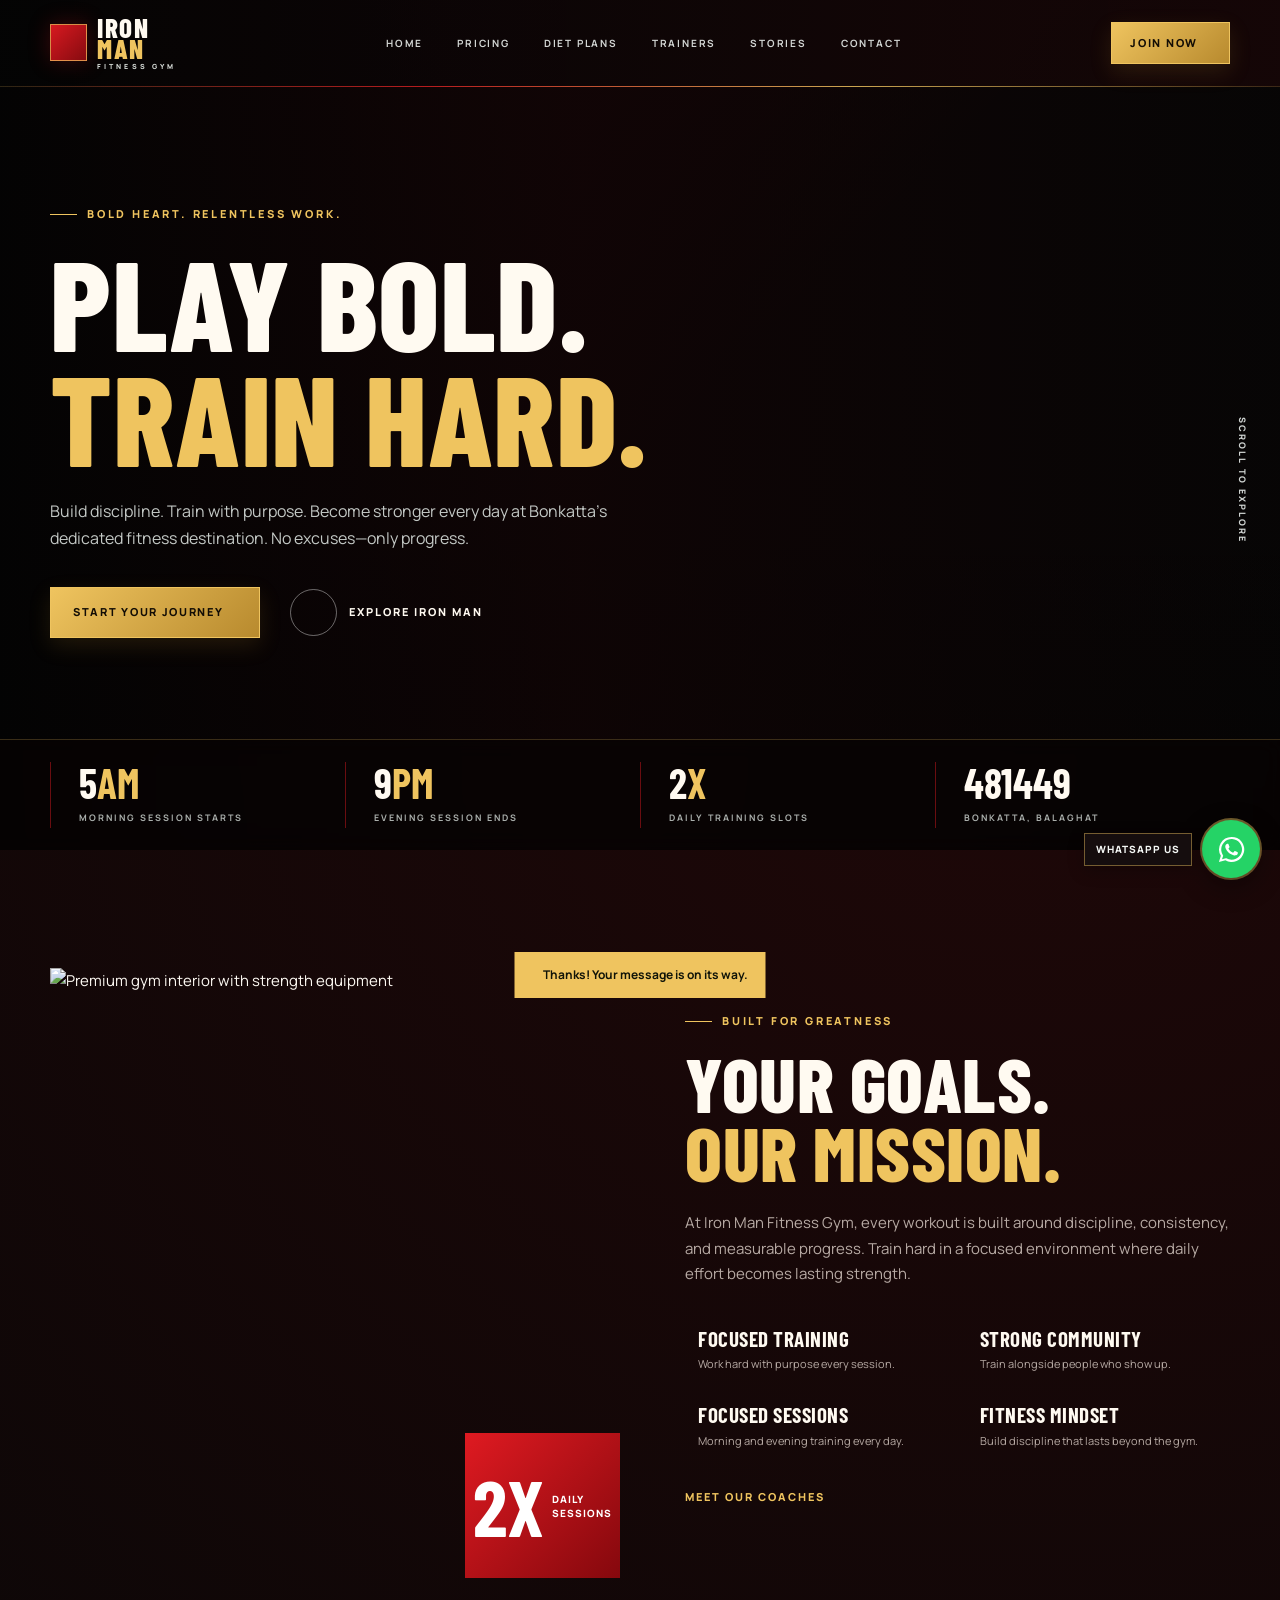
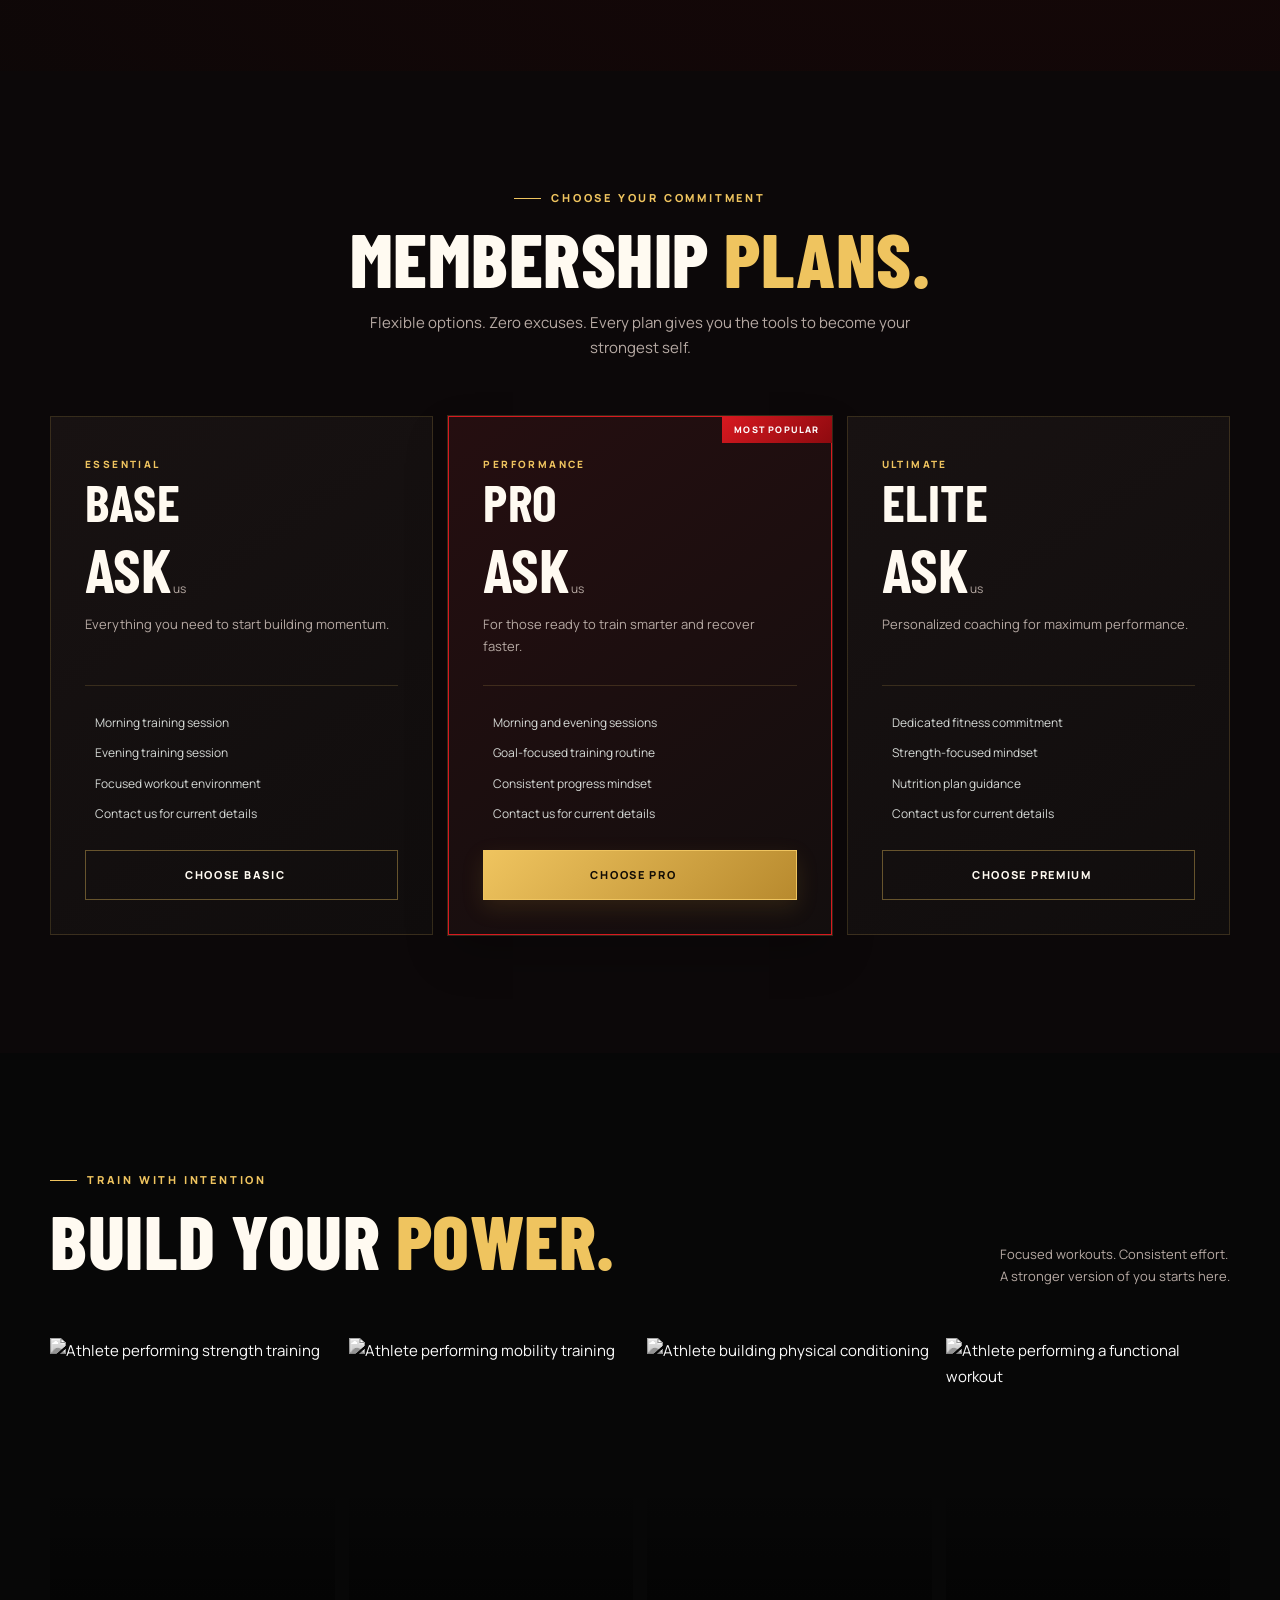
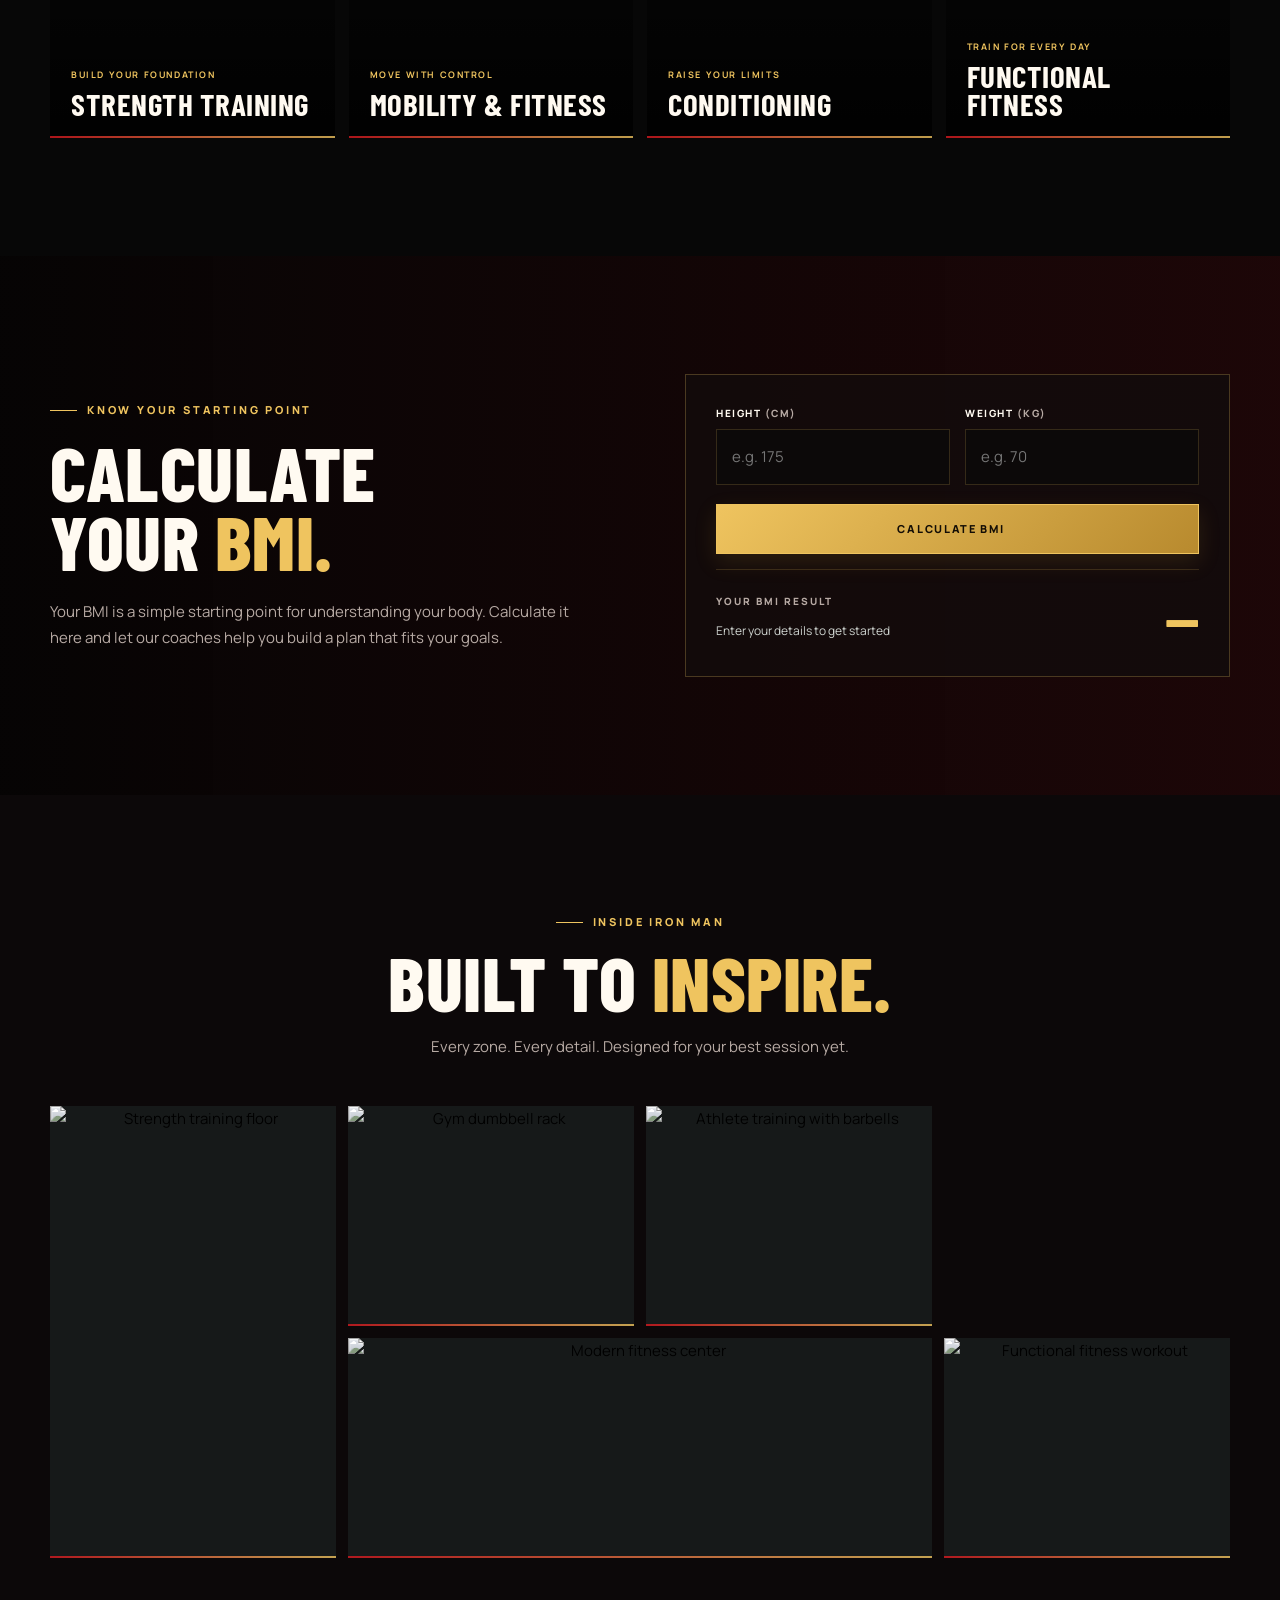
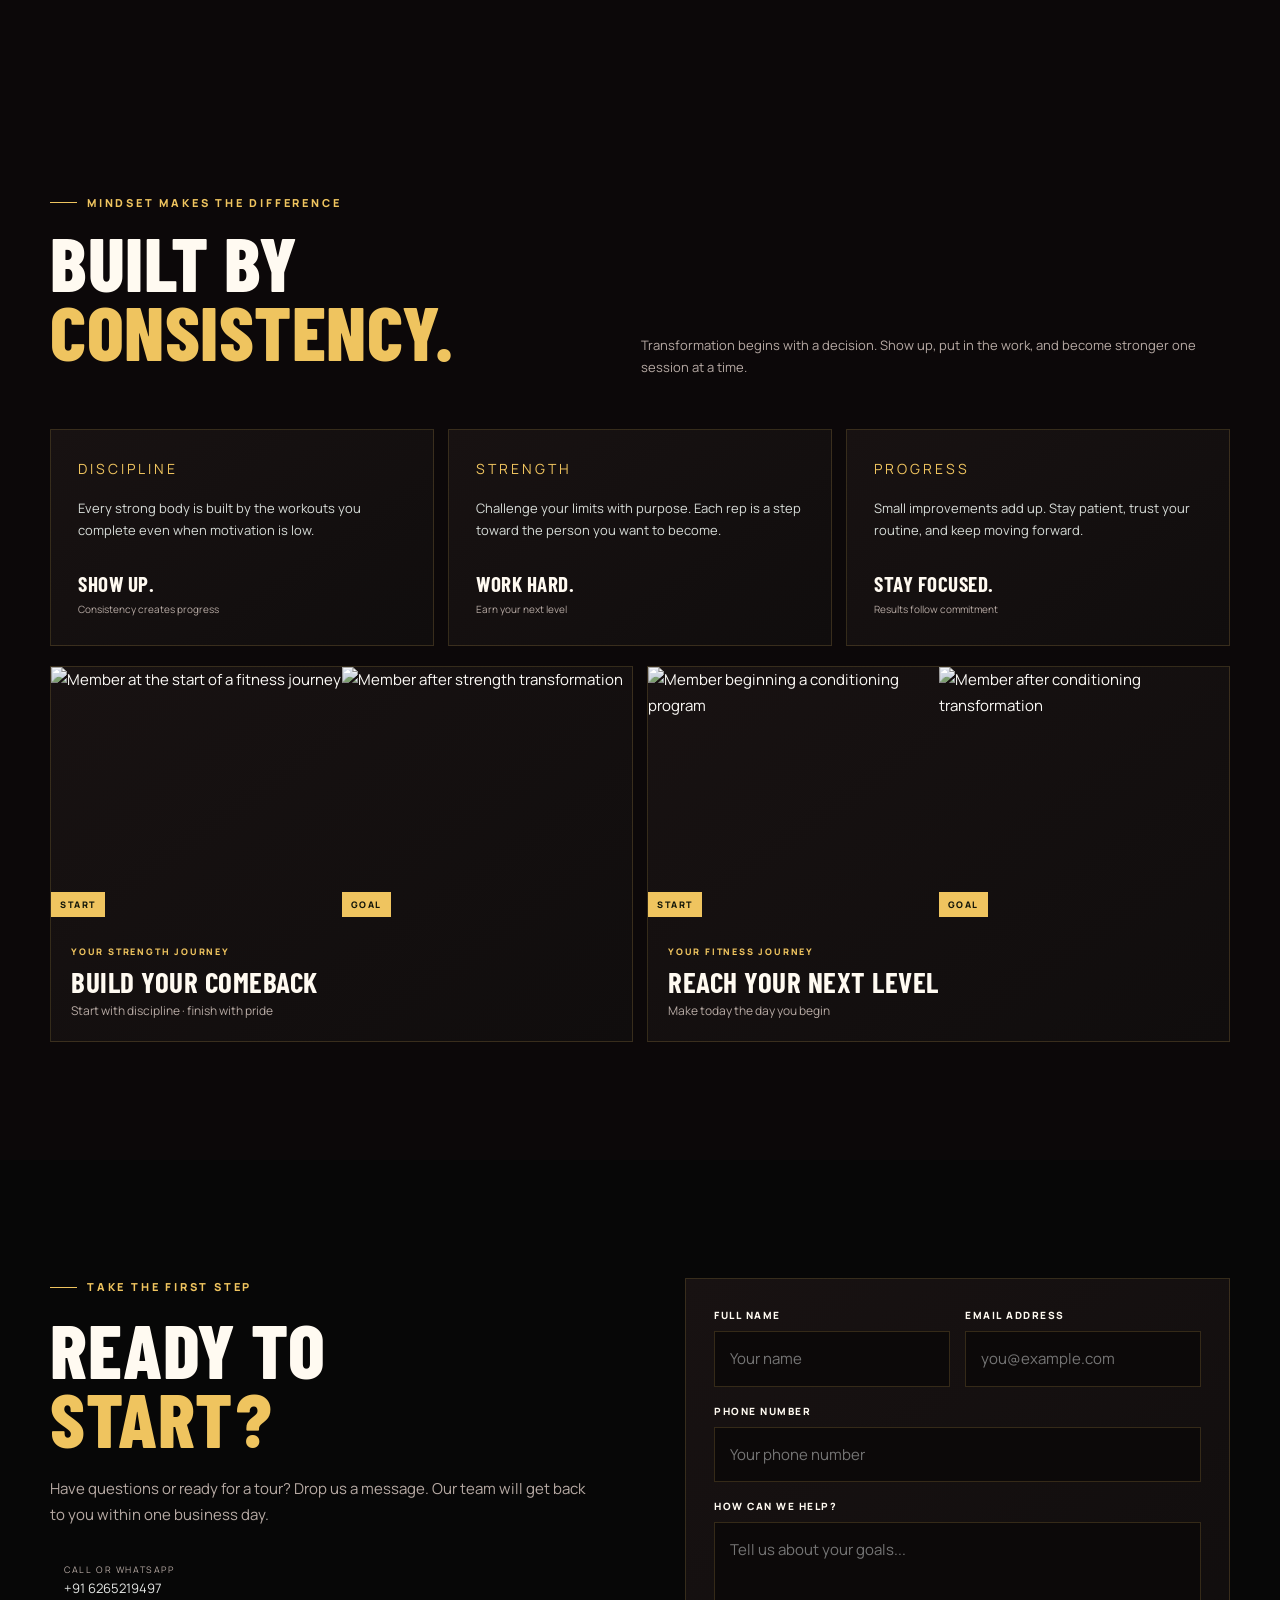
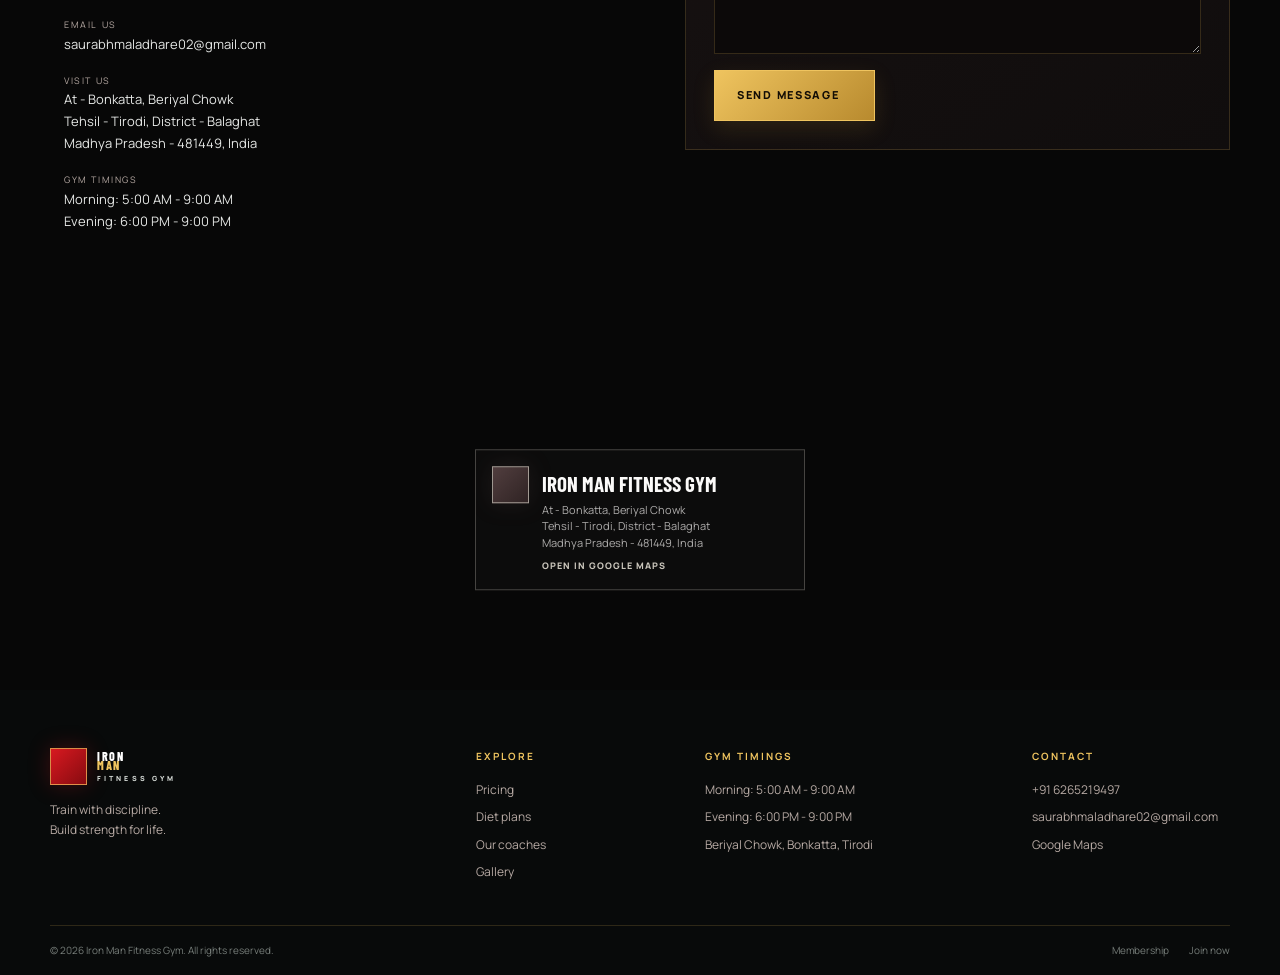
==== commit 12c3eeb9: "Apply RCB-inspired premium gym theme" ====
--- a/index.html
+++ b/index.html
@@ -7,12 +7,15 @@
   <meta name="description" content="Train stronger at Iron Man Fitness Gym in Bonkatta, Balaghat. Explore memberships, professional training, tailored diet plans, BMI tools, and focused morning and evening sessions.">
   <meta name="keywords" content="premium gym Balaghat, gym membership, personal training, diet plans, fitness coaching">
   <meta name="robots" content="index, follow">
+  <meta name="theme-color" content="#070707">
   <meta property="og:type" content="website">
   <meta property="og:title" content="Iron Man Fitness Gym | Elevate Your Strength">
   <meta property="og:description" content="Professional gym training, flexible memberships, and fitness guidance at Iron Man Fitness Gym in Bonkatta, Balaghat, Madhya Pradesh.">
-  <meta property="og:image" content="https://images.unsplash.com/photo-1534368420009-621bfab424a8?auto=format&fit=crop&w=1200&q=80">
+  <meta property="og:image" content="https://images.unsplash.com/photo-1581009146145-b5ef050c2e1e?auto=format&fit=crop&w=1200&q=80&fm=webp">
 
   <meta name="twitter:card" content="summary_large_image">
+  <link rel="preconnect" href="https://images.unsplash.com">
+  <link rel="preload" as="image" href="https://images.unsplash.com/photo-1581009146145-b5ef050c2e1e?auto=format&fit=crop&w=1900&q=84&fm=webp" fetchpriority="high">
   <link rel="preconnect" href="https://fonts.googleapis.com">
   <link rel="preconnect" href="https://fonts.gstatic.com" crossorigin>
   <link href="https://fonts.googleapis.com/css2?family=Barlow+Condensed:wght@500;600;700;800&family=Manrope:wght@400;500;600;700;800&display=swap" rel="stylesheet">
@@ -48,8 +51,8 @@
     <section class="hero" id="home">
       <div class="hero-shade"></div>
       <div class="hero-content container">
-        <p class="eyebrow reveal">Train harder. Live stronger.</p>
-        <h1 class="reveal">ELEVATE YOUR<br><span>STRENGTH.</span></h1>
+        <p class="eyebrow reveal">Bold heart. Relentless work.</p>
+        <h1 class="reveal">PLAY BOLD.<br><span>TRAIN HARD.</span></h1>
         <p class="hero-copy reveal">Build discipline. Train with purpose. Become stronger every day at Bonkatta’s dedicated fitness destination. No excuses—only progress.</p>
         <div class="hero-actions reveal">
           <a class="btn" href="register.html">Start your journey <i data-lucide="arrow-up-right"></i></a>
--- a/styles.css
+++ b/styles.css
@@ -1,4 +1,4 @@
-:root{--bg:#090b0b;--surface:#101313;--surface2:#151919;--line:rgba(255,255,255,.1);--muted:#a7aeaa;--text:#f7f8f6;--lime:#c6f24b;--lime-dark:#9ac526;--head:'Barlow Condensed',sans-serif;--body:'Manrope',sans-serif}*{box-sizing:border-box;margin:0;padding:0}html{scroll-behavior:smooth}body{background:var(--bg);color:var(--text);font-family:var(--body);font-size:15px;line-height:1.7;overflow-x:hidden}img{display:block;max-width:100%}a{text-decoration:none;color:inherit}button,input,textarea,select{font:inherit}.container{width:min(1180px,calc(100% - 48px));margin:auto}.section{padding:118px 0}.eyebrow{display:flex;align-items:center;gap:10px;color:var(--lime)!important;font-size:11px!important;font-weight:800;letter-spacing:2.8px;text-transform:uppercase}.eyebrow:before{content:'';width:27px;height:1px;background:var(--lime)}h1,h2,h3{font-family:var(--head);line-height:.9;letter-spacing:.5px}h1{font-size:clamp(82px,10vw,148px);font-weight:800}h2{font-size:clamp(54px,6vw,84px);font-weight:800}h1 span,h2 span{color:var(--lime)}.btn{display:inline-flex;align-items:center;justify-content:center;gap:13px;background:var(--lime);color:#101408;border:1px solid var(--lime);padding:15px 22px;font-size:11px;font-weight:800;letter-spacing:1.7px;text-transform:uppercase;transition:.3s;cursor:pointer}.btn svg{width:16px;height:16px}.btn:hover{background:#dcff75;border-color:#dcff75;transform:translateY(-3px)}.btn-small{padding:11px 18px}.btn-outline{background:transparent;color:var(--text);border-color:var(--line)}.btn-outline:hover{color:#101408}.site-header{position:absolute;z-index:10;top:0;width:100%;border-bottom:1px solid rgba(255,255,255,.12)}.nav-wrap{height:86px;display:flex;align-items:center;justify-content:space-between}.logo{font-family:var(--head);font-size:27px;font-weight:800;letter-spacing:1.5px;display:flex;align-items:center;gap:10px}.logo>span span{color:var(--lime)}.logo-mark{display:grid;place-items:center;width:37px;height:37px;background:var(--lime);color:#111}.logo-mark svg{width:22px}.main-nav{display:flex;gap:34px}.main-nav a{font-size:10px;color:#d2d5d3;letter-spacing:1.8px;text-transform:uppercase;font-weight:700;transition:.2s}.main-nav a:hover,.main-nav a.active{color:var(--lime)}.menu-toggle{display:none;border:0;background:none}.hero{height:850px;min-height:700px;position:relative;background:url('https://images.unsplash.com/photo-1534368420009-621bfab424a8?auto=format&fit=crop&w=1900&q=90') center 35%/cover}.hero-shade{position:absolute;inset:0;background:linear-gradient(90deg,rgba(5,7,7,.97),rgba(7,8,8,.73) 42%,rgba(5,6,6,.2)),linear-gradient(0deg,rgba(5,6,6,.9),transparent 30%)}.hero-content{position:relative;padding-top:205px}.hero-content h1{margin:20px 0 24px}.hero-copy{max-width:570px;color:#c3c8c5;font-size:16px}.hero-actions{display:flex;align-items:center;gap:30px;margin-top:35px}.play-link{display:flex;align-items:center;gap:12px;text-transform:uppercase;font-size:11px;font-weight:800;letter-spacing:2px}.play-link span{display:grid;place-items:center;width:47px;height:47px;border:1px solid rgba(255,255,255,.4);border-radius:50%}.play-link svg{width:15px;fill:#fff}.hero-stats{position:absolute;bottom:0;width:100%;border-top:1px solid rgba(255,255,255,.12);background:rgba(7,8,8,.62);backdrop-filter:blur(10px)}.stat-grid{display:grid;grid-template-columns:repeat(4,1fr);padding:22px 0}.stat-grid div{padding-left:28px;border-left:1px solid var(--line)}.stat-grid strong{display:block;font-family:var(--head);font-size:41px;line-height:1}.stat-grid strong span{color:var(--lime)}.stat-grid small{font-size:9px;color:#abb0ad;letter-spacing:2px;text-transform:uppercase;font-weight:700}.hero-side-label{position:absolute;right:30px;top:49%;writing-mode:vertical-rl;display:flex;align-items:center;gap:14px;font-size:9px;font-weight:800;letter-spacing:2px;color:#d0d4d2}.hero-side-label svg{width:14px;color:var(--lime)}.split-grid,.bmi-grid,.contact-grid{display:grid;grid-template-columns:1fr 1fr;gap:90px;align-items:center}.about-image-wrap{position:relative}.about-image-wrap img{width:100%;height:585px;object-fit:cover;filter:saturate(.75)}.experience-card{position:absolute;bottom:-25px;right:-25px;width:155px;height:145px;background:var(--lime);color:#111;display:flex;align-items:center;justify-content:center;gap:8px}.experience-card strong{font-family:var(--head);font-size:78px;line-height:1}.experience-card span{font-size:10px;font-weight:800;letter-spacing:1px;line-height:1.4;text-transform:uppercase}.section-copy h2{margin:17px 0 24px}.section-copy>p:not(.eyebrow){color:var(--muted);max-width:590px}.feature-list{display:grid;grid-template-columns:1fr 1fr;gap:24px 18px;margin:34px 0}.feature-list div{display:flex;gap:13px}.feature-list svg{width:23px;color:var(--lime)}.feature-list span{display:flex;flex-direction:column}.feature-list strong{font-family:var(--head);font-size:21px;letter-spacing:.5px;text-transform:uppercase}.feature-list small{font-size:11px;color:var(--muted);line-height:1.5}.text-link{display:inline-flex;align-items:center;gap:12px;color:var(--lime);font-size:11px;font-weight:800;letter-spacing:2px;text-transform:uppercase}.text-link svg{width:17px}.plans{background:#0d1010}.section-heading h2{margin:15px 0 18px}.section-heading>p:last-child{color:var(--muted);max-width:600px}.centered{text-align:center}.centered .eyebrow{justify-content:center}.centered>p:last-child{margin:auto}.plan-grid{display:grid;grid-template-columns:repeat(3,1fr);gap:15px;margin-top:55px}.plan-card{position:relative;background:var(--surface2);padding:39px 34px 34px;border:1px solid var(--line);transition:.3s}.plan-card:hover{transform:translateY(-8px);border-color:rgba(198,242,75,.5)}.plan-card.featured{border-color:var(--lime);background:#192018}.popular{position:absolute;right:-1px;top:-1px;padding:6px 12px;background:var(--lime);color:#101408;font-size:9px;font-weight:800;letter-spacing:1.2px}.plan-tag{color:var(--lime);font-size:10px;font-weight:800;letter-spacing:2.4px;text-transform:uppercase}.plan-card h3{font-size:52px;margin:5px 0 12px}.price sup{font-size:20px;color:var(--lime);font-weight:800}.price strong{font-size:62px;font-family:var(--head);line-height:1}.price span{font-size:12px;color:var(--muted)}.plan-card>p:nth-of-type(2){min-height:54px;margin-top:13px;color:var(--muted);font-size:13px}.plan-card ul{list-style:none;border-top:1px solid var(--line);margin:18px 0 25px;padding-top:17px}.plan-card li{display:flex;align-items:center;gap:10px;margin:10px 0;color:#d6dad7;font-size:12px}.plan-card li svg{width:14px;color:var(--lime)}.plan-card .btn{width:100%}.heading-row{display:flex;align-items:end;justify-content:space-between}.heading-row>p{font-size:13px;margin-bottom:5px}.trainer-grid{display:grid;grid-template-columns:repeat(4,1fr);gap:14px;margin-top:46px}.trainer-card{height:400px;position:relative;overflow:hidden}.trainer-card:after{content:'';position:absolute;inset:35% 0 0;background:linear-gradient(transparent,rgba(0,0,0,.92))}.trainer-card img{height:100%;width:100%;object-fit:cover;filter:grayscale(1);transition:.5s}.trainer-card:hover img{filter:grayscale(0);transform:scale(1.06)}.trainer-info{position:absolute;z-index:1;left:21px;right:18px;bottom:20px}.trainer-info span{font-size:9px;text-transform:uppercase;letter-spacing:1.6px;color:var(--lime);font-weight:700}.trainer-info h3{font-size:31px;margin-top:5px}.trainer-social{display:flex;gap:9px;margin-top:13px;opacity:0;transform:translateY(10px);transition:.35s}.trainer-card:hover .trainer-social{opacity:1;transform:none}.trainer-social a{display:grid;place-items:center;border:1px solid var(--line);width:29px;height:29px}.trainer-social svg{width:13px}.bmi{background:linear-gradient(90deg,rgba(7,9,9,.96),rgba(7,9,9,.72)),url('https://images.unsplash.com/photo-1583454110551-21f2fa2afe61?auto=format&fit=crop&w=1900&q=85') center/cover}.bmi-card{display:grid;grid-template-columns:1fr 1fr;gap:15px;padding:30px;background:rgba(18,22,21,.9);border:1px solid var(--line)}.input-group{display:flex;flex-direction:column;gap:7px}.input-group label{font-size:10px;text-transform:uppercase;letter-spacing:1.5px;font-weight:800}.input-group label span{color:var(--muted)}input,textarea,select{background:#0d1010;border:1px solid var(--line);padding:14px 15px;color:#fff;outline:none;transition:.2s}input:focus,textarea:focus,select:focus{border-color:var(--lime)}.bmi-card .btn{grid-column:span 2;margin-top:4px}.bmi-result{grid-column:span 2;padding-top:18px;border-top:1px solid var(--line);display:grid;grid-template-columns:1fr auto;align-items:center}.bmi-result span{font-size:10px;font-weight:800;letter-spacing:2px;text-transform:uppercase;color:var(--muted)}.bmi-result strong{grid-row:span 2;font-family:var(--head);font-size:58px;color:var(--lime);line-height:1}.bmi-result small{font-size:12px;color:#ced3cf}.gallery{background:#0d1010}.gallery-grid{display:grid;grid-template-columns:repeat(4,1fr);grid-auto-rows:220px;gap:12px;margin-top:46px}.gallery-item{position:relative;border:0;overflow:hidden;background:#161919;cursor:pointer}.gallery-item.tall{grid-row:span 2}.gallery-item.wide{grid-column:span 2}.gallery-item img{width:100%;height:100%;object-fit:cover;filter:grayscale(.75);transition:.45s}.gallery-item span{position:absolute;inset:0;display:grid;place-items:center;background:rgba(0,0,0,.45);opacity:0;transition:.3s}.gallery-item span svg{padding:10px;width:46px;height:46px;border:1px solid rgba(255,255,255,.7)}.gallery-item:hover img{filter:grayscale(0);transform:scale(1.06)}.gallery-item:hover span{opacity:1}.contact-grid{align-items:start}.contact-details{display:grid;gap:18px;margin-top:35px}.contact-details a,.contact-details>div{display:flex;align-items:center;gap:14px}.contact-details svg{padding:10px;width:43px;height:43px;border:1px solid var(--line);color:var(--lime)}.contact-details span{font-size:13px;color:#e5e7e5}.contact-details small{display:block;color:var(--muted);font-size:9px;text-transform:uppercase;letter-spacing:1.6px}.contact-form{padding:28px;background:var(--surface);border:1px solid var(--line);display:grid;gap:16px}.form-row{display:grid;grid-template-columns:1fr 1fr;gap:15px}.contact-form .btn{justify-self:start}.map-wrap{height:340px;position:relative;filter:grayscale(.9)}.map-wrap iframe{width:100%;height:100%;border:0}.map-card{filter:none;position:absolute;top:50%;left:50%;transform:translate(-50%,-50%);display:flex;gap:13px;min-width:280px;padding:16px;background:#0d1010;border:1px solid var(--line)}.map-card div{display:flex;flex-direction:column}.map-card strong{font-family:var(--head);font-size:21px}.map-card small{font-size:11px;color:var(--muted)}.map-card a{display:flex;gap:4px;color:var(--lime);font-size:9px;text-transform:uppercase;letter-spacing:1px;margin-top:7px;font-weight:800}.map-card a svg{width:12px}footer{padding-top:58px;background:#080a0a}.footer-grid{display:grid;grid-template-columns:2fr 1fr 1.5fr 1fr;gap:30px;padding-bottom:42px}.footer-grid p,.footer-grid a{color:var(--muted);font-size:12px}.footer-grid>div{display:flex;flex-direction:column;gap:7px}.footer-grid h4{margin-bottom:8px;color:var(--lime);font-size:10px;letter-spacing:2px;text-transform:uppercase}.footer-grid .logo{margin-bottom:8px;color:#fff}.socials{display:flex;gap:8px}.socials a{display:grid;place-items:center;width:32px;height:32px;border:1px solid var(--line)}.socials svg{width:14px}.footer-bottom{border-top:1px solid var(--line);display:flex;justify-content:space-between;padding:16px 0;color:#777e7a;font-size:10px}.footer-bottom a{margin-left:20px}.whatsapp{position:fixed;z-index:8;right:20px;bottom:22px;display:grid;place-items:center;width:55px;height:55px;border-radius:50%;background:#25d366;box-shadow:0 6px 24px rgba(0,0,0,.35);transition:.3s}.whatsapp:hover{transform:scale(1.08)}.whatsapp svg{width:31px;fill:#fff}.lightbox{z-index:30;position:fixed;inset:0;background:rgba(0,0,0,.92);display:none;place-items:center;padding:50px}.lightbox.open{display:grid}.lightbox img{max-height:88vh;max-width:90vw}.lightbox button{position:absolute;top:22px;right:28px;border:0;background:none;color:#fff;cursor:pointer}.lightbox svg{width:30px;height:30px}.toast{position:fixed;z-index:50;left:50%;bottom:22px;transform:translate(-50%,120px);display:flex;gap:10px;align-items:center;padding:13px 18px;background:var(--lime);color:#101408;font-size:12px;font-weight:700;transition:.35s}.toast.show{transform:translate(-50%,0)}.toast svg{width:17px}.reveal{opacity:0;transform:translateY(20px);transition:opacity .65s,transform .65s}.reveal.visible{opacity:1;transform:none}
+:root{--bg:#070707;--surface:#100d0d;--surface2:#171111;--line:rgba(238,196,95,.16);--muted:#b7aaa4;--text:#fffaf1;--lime:#efc45f;--lime-dark:#b78b2e;--red:#d71920;--red-dark:#7e090d;--head:'Barlow Condensed',sans-serif;--body:'Manrope',sans-serif}*{box-sizing:border-box;margin:0;padding:0}html{scroll-behavior:smooth}body{background:var(--bg);color:var(--text);font-family:var(--body);font-size:15px;line-height:1.7;overflow-x:hidden}img{display:block;max-width:100%}a{text-decoration:none;color:inherit}button,input,textarea,select{font:inherit}.container{width:min(1180px,calc(100% - 48px));margin:auto}.section{padding:118px 0}.eyebrow{display:flex;align-items:center;gap:10px;color:var(--lime)!important;font-size:11px!important;font-weight:800;letter-spacing:2.8px;text-transform:uppercase}.eyebrow:before{content:'';width:27px;height:1px;background:var(--lime)}h1,h2,h3{font-family:var(--head);line-height:.9;letter-spacing:.5px}h1{font-size:clamp(82px,10vw,148px);font-weight:800}h2{font-size:clamp(54px,6vw,84px);font-weight:800}h1 span,h2 span{color:var(--lime)}.btn{display:inline-flex;align-items:center;justify-content:center;gap:13px;background:var(--lime);color:#101408;border:1px solid var(--lime);padding:15px 22px;font-size:11px;font-weight:800;letter-spacing:1.7px;text-transform:uppercase;transition:.3s;cursor:pointer}.btn svg{width:16px;height:16px}.btn:hover{background:#dcff75;border-color:#dcff75;transform:translateY(-3px)}.btn-small{padding:11px 18px}.btn-outline{background:transparent;color:var(--text);border-color:var(--line)}.btn-outline:hover{color:#101408}.site-header{position:absolute;z-index:10;top:0;width:100%;border-bottom:1px solid rgba(255,255,255,.12)}.nav-wrap{height:86px;display:flex;align-items:center;justify-content:space-between}.logo{font-family:var(--head);font-size:27px;font-weight:800;letter-spacing:1.5px;display:flex;align-items:center;gap:10px}.logo>span span{color:var(--lime)}.logo-mark{display:grid;place-items:center;width:37px;height:37px;background:var(--lime);color:#111}.logo-mark svg{width:22px}.main-nav{display:flex;gap:34px}.main-nav a{font-size:10px;color:#d2d5d3;letter-spacing:1.8px;text-transform:uppercase;font-weight:700;transition:.2s}.main-nav a:hover,.main-nav a.active{color:var(--lime)}.menu-toggle{display:none;border:0;background:none}.hero{height:850px;min-height:700px;position:relative;background:url('https://images.unsplash.com/photo-1581009146145-b5ef050c2e1e?auto=format&fit=crop&w=1900&q=84&fm=webp') center 32%/cover}.hero-shade{position:absolute;inset:0;background:linear-gradient(90deg,rgba(5,7,7,.97),rgba(7,8,8,.73) 42%,rgba(5,6,6,.2)),linear-gradient(0deg,rgba(5,6,6,.9),transparent 30%)}.hero-content{position:relative;padding-top:205px}.hero-content h1{margin:20px 0 24px}.hero-copy{max-width:570px;color:#c3c8c5;font-size:16px}.hero-actions{display:flex;align-items:center;gap:30px;margin-top:35px}.play-link{display:flex;align-items:center;gap:12px;text-transform:uppercase;font-size:11px;font-weight:800;letter-spacing:2px}.play-link span{display:grid;place-items:center;width:47px;height:47px;border:1px solid rgba(255,255,255,.4);border-radius:50%}.play-link svg{width:15px;fill:#fff}.hero-stats{position:absolute;bottom:0;width:100%;border-top:1px solid rgba(255,255,255,.12);background:rgba(7,8,8,.62);backdrop-filter:blur(10px)}.stat-grid{display:grid;grid-template-columns:repeat(4,1fr);padding:22px 0}.stat-grid div{padding-left:28px;border-left:1px solid var(--line)}.stat-grid strong{display:block;font-family:var(--head);font-size:41px;line-height:1}.stat-grid strong span{color:var(--lime)}.stat-grid small{font-size:9px;color:#abb0ad;letter-spacing:2px;text-transform:uppercase;font-weight:700}.hero-side-label{position:absolute;right:30px;top:49%;writing-mode:vertical-rl;display:flex;align-items:center;gap:14px;font-size:9px;font-weight:800;letter-spacing:2px;color:#d0d4d2}.hero-side-label svg{width:14px;color:var(--lime)}.split-grid,.bmi-grid,.contact-grid{display:grid;grid-template-columns:1fr 1fr;gap:90px;align-items:center}.about-image-wrap{position:relative}.about-image-wrap img{width:100%;height:585px;object-fit:cover;filter:saturate(.75)}.experience-card{position:absolute;bottom:-25px;right:-25px;width:155px;height:145px;background:var(--lime);color:#111;display:flex;align-items:center;justify-content:center;gap:8px}.experience-card strong{font-family:var(--head);font-size:78px;line-height:1}.experience-card span{font-size:10px;font-weight:800;letter-spacing:1px;line-height:1.4;text-transform:uppercase}.section-copy h2{margin:17px 0 24px}.section-copy>p:not(.eyebrow){color:var(--muted);max-width:590px}.feature-list{display:grid;grid-template-columns:1fr 1fr;gap:24px 18px;margin:34px 0}.feature-list div{display:flex;gap:13px}.feature-list svg{width:23px;color:var(--lime)}.feature-list span{display:flex;flex-direction:column}.feature-list strong{font-family:var(--head);font-size:21px;letter-spacing:.5px;text-transform:uppercase}.feature-list small{font-size:11px;color:var(--muted);line-height:1.5}.text-link{display:inline-flex;align-items:center;gap:12px;color:var(--lime);font-size:11px;font-weight:800;letter-spacing:2px;text-transform:uppercase}.text-link svg{width:17px}.plans{background:#0d1010}.section-heading h2{margin:15px 0 18px}.section-heading>p:last-child{color:var(--muted);max-width:600px}.centered{text-align:center}.centered .eyebrow{justify-content:center}.centered>p:last-child{margin:auto}.plan-grid{display:grid;grid-template-columns:repeat(3,1fr);gap:15px;margin-top:55px}.plan-card{position:relative;background:var(--surface2);padding:39px 34px 34px;border:1px solid var(--line);transition:.3s}.plan-card:hover{transform:translateY(-8px);border-color:rgba(198,242,75,.5)}.plan-card.featured{border-color:var(--lime);background:#192018}.popular{position:absolute;right:-1px;top:-1px;padding:6px 12px;background:var(--lime);color:#101408;font-size:9px;font-weight:800;letter-spacing:1.2px}.plan-tag{color:var(--lime);font-size:10px;font-weight:800;letter-spacing:2.4px;text-transform:uppercase}.plan-card h3{font-size:52px;margin:5px 0 12px}.price sup{font-size:20px;color:var(--lime);font-weight:800}.price strong{font-size:62px;font-family:var(--head);line-height:1}.price span{font-size:12px;color:var(--muted)}.plan-card>p:nth-of-type(2){min-height:54px;margin-top:13px;color:var(--muted);font-size:13px}.plan-card ul{list-style:none;border-top:1px solid var(--line);margin:18px 0 25px;padding-top:17px}.plan-card li{display:flex;align-items:center;gap:10px;margin:10px 0;color:#d6dad7;font-size:12px}.plan-card li svg{width:14px;color:var(--lime)}.plan-card .btn{width:100%}.heading-row{display:flex;align-items:end;justify-content:space-between}.heading-row>p{font-size:13px;margin-bottom:5px}.trainer-grid{display:grid;grid-template-columns:repeat(4,1fr);gap:14px;margin-top:46px}.trainer-card{height:400px;position:relative;overflow:hidden}.trainer-card:after{content:'';position:absolute;inset:35% 0 0;background:linear-gradient(transparent,rgba(0,0,0,.92))}.trainer-card img{height:100%;width:100%;object-fit:cover;filter:grayscale(1);transition:.5s}.trainer-card:hover img{filter:grayscale(0);transform:scale(1.06)}.trainer-info{position:absolute;z-index:1;left:21px;right:18px;bottom:20px}.trainer-info span{font-size:9px;text-transform:uppercase;letter-spacing:1.6px;color:var(--lime);font-weight:700}.trainer-info h3{font-size:31px;margin-top:5px}.trainer-social{display:flex;gap:9px;margin-top:13px;opacity:0;transform:translateY(10px);transition:.35s}.trainer-card:hover .trainer-social{opacity:1;transform:none}.trainer-social a{display:grid;place-items:center;border:1px solid var(--line);width:29px;height:29px}.trainer-social svg{width:13px}.bmi{background:linear-gradient(90deg,rgba(7,9,9,.96),rgba(7,9,9,.72)),url('https://images.unsplash.com/photo-1583454110551-21f2fa2afe61?auto=format&fit=crop&w=1900&q=85') center/cover}.bmi-card{display:grid;grid-template-columns:1fr 1fr;gap:15px;padding:30px;background:rgba(18,22,21,.9);border:1px solid var(--line)}.input-group{display:flex;flex-direction:column;gap:7px}.input-group label{font-size:10px;text-transform:uppercase;letter-spacing:1.5px;font-weight:800}.input-group label span{color:var(--muted)}input,textarea,select{background:#0d1010;border:1px solid var(--line);padding:14px 15px;color:#fff;outline:none;transition:.2s}input:focus,textarea:focus,select:focus{border-color:var(--lime)}.bmi-card .btn{grid-column:span 2;margin-top:4px}.bmi-result{grid-column:span 2;padding-top:18px;border-top:1px solid var(--line);display:grid;grid-template-columns:1fr auto;align-items:center}.bmi-result span{font-size:10px;font-weight:800;letter-spacing:2px;text-transform:uppercase;color:var(--muted)}.bmi-result strong{grid-row:span 2;font-family:var(--head);font-size:58px;color:var(--lime);line-height:1}.bmi-result small{font-size:12px;color:#ced3cf}.gallery{background:#0d1010}.gallery-grid{display:grid;grid-template-columns:repeat(4,1fr);grid-auto-rows:220px;gap:12px;margin-top:46px}.gallery-item{position:relative;border:0;overflow:hidden;background:#161919;cursor:pointer}.gallery-item.tall{grid-row:span 2}.gallery-item.wide{grid-column:span 2}.gallery-item img{width:100%;height:100%;object-fit:cover;filter:grayscale(.75);transition:.45s}.gallery-item span{position:absolute;inset:0;display:grid;place-items:center;background:rgba(0,0,0,.45);opacity:0;transition:.3s}.gallery-item span svg{padding:10px;width:46px;height:46px;border:1px solid rgba(255,255,255,.7)}.gallery-item:hover img{filter:grayscale(0);transform:scale(1.06)}.gallery-item:hover span{opacity:1}.contact-grid{align-items:start}.contact-details{display:grid;gap:18px;margin-top:35px}.contact-details a,.contact-details>div{display:flex;align-items:center;gap:14px}.contact-details svg{padding:10px;width:43px;height:43px;border:1px solid var(--line);color:var(--lime)}.contact-details span{font-size:13px;color:#e5e7e5}.contact-details small{display:block;color:var(--muted);font-size:9px;text-transform:uppercase;letter-spacing:1.6px}.contact-form{padding:28px;background:var(--surface);border:1px solid var(--line);display:grid;gap:16px}.form-row{display:grid;grid-template-columns:1fr 1fr;gap:15px}.contact-form .btn{justify-self:start}.map-wrap{height:340px;position:relative;filter:grayscale(.9)}.map-wrap iframe{width:100%;height:100%;border:0}.map-card{filter:none;position:absolute;top:50%;left:50%;transform:translate(-50%,-50%);display:flex;gap:13px;min-width:280px;padding:16px;background:#0d1010;border:1px solid var(--line)}.map-card div{display:flex;flex-direction:column}.map-card strong{font-family:var(--head);font-size:21px}.map-card small{font-size:11px;color:var(--muted)}.map-card a{display:flex;gap:4px;color:var(--lime);font-size:9px;text-transform:uppercase;letter-spacing:1px;margin-top:7px;font-weight:800}.map-card a svg{width:12px}footer{padding-top:58px;background:#080a0a}.footer-grid{display:grid;grid-template-columns:2fr 1fr 1.5fr 1fr;gap:30px;padding-bottom:42px}.footer-grid p,.footer-grid a{color:var(--muted);font-size:12px}.footer-grid>div{display:flex;flex-direction:column;gap:7px}.footer-grid h4{margin-bottom:8px;color:var(--lime);font-size:10px;letter-spacing:2px;text-transform:uppercase}.footer-grid .logo{margin-bottom:8px;color:#fff}.socials{display:flex;gap:8px}.socials a{display:grid;place-items:center;width:32px;height:32px;border:1px solid var(--line)}.socials svg{width:14px}.footer-bottom{border-top:1px solid var(--line);display:flex;justify-content:space-between;padding:16px 0;color:#777e7a;font-size:10px}.footer-bottom a{margin-left:20px}.whatsapp{position:fixed;z-index:8;right:20px;bottom:22px;display:grid;place-items:center;width:55px;height:55px;border-radius:50%;background:#25d366;box-shadow:0 6px 24px rgba(0,0,0,.35);transition:.3s}.whatsapp:hover{transform:scale(1.08)}.whatsapp svg{width:31px;fill:#fff}.lightbox{z-index:30;position:fixed;inset:0;background:rgba(0,0,0,.92);display:none;place-items:center;padding:50px}.lightbox.open{display:grid}.lightbox img{max-height:88vh;max-width:90vw}.lightbox button{position:absolute;top:22px;right:28px;border:0;background:none;color:#fff;cursor:pointer}.lightbox svg{width:30px;height:30px}.toast{position:fixed;z-index:50;left:50%;bottom:22px;transform:translate(-50%,120px);display:flex;gap:10px;align-items:center;padding:13px 18px;background:var(--lime);color:#101408;font-size:12px;font-weight:700;transition:.35s}.toast.show{transform:translate(-50%,0)}.toast svg{width:17px}.reveal{opacity:0;transform:translateY(20px);transition:opacity .65s,transform .65s}.reveal.visible{opacity:1;transform:none}
 @media(max-width:900px){.main-nav{position:fixed;display:flex;flex-direction:column;align-items:center;justify-content:center;gap:26px;inset:0;background:rgba(7,9,9,.98);opacity:0;pointer-events:none;transition:.3s}.main-nav.open{opacity:1;pointer-events:auto}.main-nav a{font-family:var(--head);font-size:28px}.menu-toggle{position:relative;z-index:2;display:grid;gap:5px}.menu-toggle span{display:block;width:25px;height:2px;background:#fff;transition:.3s}.menu-toggle.open span:nth-child(1){transform:translateY(7px) rotate(45deg)}.menu-toggle.open span:nth-child(2){opacity:0}.menu-toggle.open span:nth-child(3){transform:translateY(-7px) rotate(-45deg)}.nav-cta{display:none}.split-grid,.bmi-grid,.contact-grid{gap:48px}.trainer-grid{grid-template-columns:repeat(2,1fr)}.trainer-card{height:360px}.plan-grid{gap:10px}.plan-card{padding:30px 22px}.heading-row{display:block}.heading-row>p{margin-top:16px}.hero-side-label{display:none}.gallery-grid{grid-auto-rows:180px}.section{padding:88px 0}}
 @media(max-width:650px){.container{width:min(100% - 32px,560px)}.section{padding:72px 0}h1{font-size:79px}h2{font-size:59px}.hero{height:730px}.hero-content{padding-top:164px}.hero-copy{font-size:14px}.hero-actions{align-items:flex-start;flex-direction:column;gap:18px;margin-top:27px}.play-link span{width:40px;height:40px}.stat-grid{grid-template-columns:repeat(2,1fr);gap:17px;padding:16px 0}.stat-grid strong{font-size:31px}.stat-grid div{padding-left:14px}.stat-grid small{font-size:8px}.split-grid,.bmi-grid,.contact-grid{grid-template-columns:1fr;gap:45px}.about-image-wrap img{height:430px}.experience-card{right:-8px;bottom:-16px;width:135px;height:118px}.experience-card strong{font-size:64px}.feature-list{grid-template-columns:1fr}.plan-grid{grid-template-columns:1fr;gap:14px;margin-top:35px}.plan-card>p:nth-of-type(2){min-height:0}.trainer-grid{gap:9px}.trainer-card{height:290px}.trainer-info{left:14px;bottom:14px}.trainer-info h3{font-size:25px}.bmi-card{padding:18px}.gallery-grid{grid-template-columns:repeat(2,1fr);grid-auto-rows:145px;gap:7px}.gallery-item.wide{grid-column:span 2}.gallery-item.tall{grid-row:span 2}.form-row{grid-template-columns:1fr}.footer-grid{grid-template-columns:1fr 1fr;gap:25px}.footer-grid>div:first-child{grid-column:span 2}.footer-bottom{flex-direction:column;gap:5px}.footer-bottom a{margin:0 18px 0 0}.map-wrap{height:290px}.lightbox{padding:20px}}
 
@@ -10,3 +10,10 @@
 /* Iron Man Fitness Gym business identity */
 .logo>span:last-child{display:flex;flex-direction:column;line-height:.78}.logo small{margin-top:5px;color:#d6dbd7;font-family:var(--body);font-size:7px;font-weight:800;letter-spacing:3.1px;text-transform:uppercase}.whatsapp{width:58px;height:58px}.whatsapp span{position:absolute;right:68px;width:max-content;padding:7px 11px;background:#101313;border:1px solid rgba(37,211,102,.45);color:#f4f7f5;font-size:10px;font-weight:800;letter-spacing:1px;text-transform:uppercase;box-shadow:0 5px 16px rgba(0,0,0,.25)}.subpage-footer{display:grid;grid-template-columns:1fr 1fr;gap:30px;padding:38px 0 28px}.subpage-footer>div{display:flex;flex-direction:column;gap:5px}.subpage-footer strong{font-family:var(--head);font-size:26px;color:var(--lime);letter-spacing:.8px}.subpage-footer a,.subpage-footer small{color:var(--muted);font-size:11px}.map-card{min-width:330px}.map-card small{line-height:1.5}
 @media(max-width:650px){.whatsapp span{display:none}.subpage-footer{grid-template-columns:1fr;gap:15px}.map-card{min-width:min(330px,calc(100vw - 32px))}.logo{font-size:23px}}
+.success-panel small{display:block;margin-top:8px;color:#cbd3cc;font-size:11px;line-height:1.6}
+.success-panel .text-link{margin-top:10px}
+
+/* RCB-inspired premium black, red and gold theme */
+body{background:radial-gradient(circle at 80% 8%,rgba(157,10,15,.16),transparent 30%),var(--bg)}.site-header{background:linear-gradient(90deg,rgba(4,4,4,.92),rgba(24,6,7,.82));border-bottom-color:rgba(239,196,95,.18)}.site-header:after{content:'';position:absolute;bottom:-1px;left:0;width:100%;height:1px;background:linear-gradient(90deg,transparent,var(--red),var(--lime),transparent);opacity:.8}.logo-mark{background:linear-gradient(135deg,var(--red),#870b10);color:#fff;border:1px solid rgba(239,196,95,.7);box-shadow:0 0 22px rgba(215,25,32,.26)}.logo>span span,.main-nav a:hover,.main-nav a.active{color:var(--lime)}.main-nav a{position:relative}.main-nav a:after{content:'';position:absolute;left:0;bottom:-9px;width:100%;height:1px;background:var(--red);transform:scaleX(0);transform-origin:right;transition:transform .3s}.main-nav a:hover:after,.main-nav a.active:after{transform:scaleX(1);transform-origin:left}.hero{background-position:center 32%;background-color:#080606}.hero-shade{background:linear-gradient(90deg,rgba(3,3,3,.98),rgba(16,4,5,.78) 45%,rgba(5,4,4,.3)),linear-gradient(0deg,rgba(4,3,3,.96),transparent 38%),linear-gradient(135deg,rgba(173,13,19,.16),transparent 52%)}.hero-stats{background:rgba(8,4,4,.74);border-top-color:rgba(239,196,95,.22)}.stat-grid div{border-left-color:rgba(215,25,32,.48)}.btn{background:linear-gradient(135deg,#efc45f,#b88a2e);border-color:#efc45f;color:#130d05;box-shadow:0 8px 22px rgba(183,139,46,.16);transition:transform .3s,box-shadow .3s,background .3s}.btn:hover{background:linear-gradient(135deg,#ffe399,#d6a43d);border-color:#ffe399;box-shadow:0 12px 28px rgba(215,25,32,.2),0 0 0 1px rgba(239,196,95,.32);transform:translateY(-4px)}.btn-outline{background:transparent;color:var(--text);border-color:rgba(239,196,95,.38);box-shadow:none}.btn-outline:hover{background:var(--red);border-color:var(--red);color:#fff}.plans,.gallery,.testimonials,.meal-preference,.page-plans{background:#0c0809}.plan-card,.review-card,.transform-card,.nutrition-card,.preference-card,.contact-form,.register-form{background:linear-gradient(145deg,#181212,#100d0d);border-color:rgba(239,196,95,.16)}.plan-card:hover,.nutrition-card:hover,.review-card:hover,.preference-card:hover{border-color:rgba(239,196,95,.62);box-shadow:0 18px 38px rgba(0,0,0,.28),0 0 0 1px rgba(215,25,32,.16);transform:translateY(-7px)}.plan-card.featured,.nutrition-card.featured{background:linear-gradient(145deg,#250e10,#130e0e);border-color:var(--red);box-shadow:0 0 0 1px rgba(239,196,95,.18),0 20px 42px rgba(0,0,0,.2)}.popular{background:linear-gradient(135deg,var(--red),#8e0a0f);color:#fff}.experience-card,.simple-cta{background:linear-gradient(135deg,#df1a21,#85080d);color:#fff}.simple-cta .btn{background:#080707;border-color:#080707;color:var(--lime)}.simple-cta .btn:hover{background:#fff7e5;color:#780a0e}.trainer-card:before,.gallery-item:before{content:'';position:absolute;z-index:1;inset:auto 0 0;height:2px;background:linear-gradient(90deg,var(--red),var(--lime));opacity:.8}.trainer-card:hover img,.gallery-item:hover img{transform:scale(1.07)}.trainer-card img,.gallery-item img{transition:filter .5s,transform .55s}.bmi{background:linear-gradient(90deg,rgba(6,4,4,.97),rgba(37,6,8,.72)),url('https://images.unsplash.com/photo-1583454110551-21f2fa2afe61?auto=format&fit=crop&w=1900&q=82&fm=webp') center/cover}.bmi-card{border-color:rgba(239,196,95,.25);background:rgba(19,11,11,.92)}input,textarea,select{background:#0c0909;border-color:rgba(239,196,95,.18)}input:focus,textarea:focus,select:focus{border-color:var(--red);box-shadow:0 0 0 3px rgba(215,25,32,.12)}.page-hero{background:linear-gradient(90deg,rgba(4,3,3,.98),rgba(54,6,9,.58)),url('https://images.unsplash.com/photo-1534368420009-621bfab424a8?auto=format&fit=crop&w=1800&q=82&fm=webp') center/cover}.billing-switch{border-color:rgba(239,196,95,.66)}.billing-switch span{background:linear-gradient(135deg,var(--red),#85080d)}.success-panel{border-color:rgba(239,196,95,.62);background:rgba(215,25,32,.08)}.map-card{background:#100b0b;border-color:rgba(239,196,95,.3)}.whatsapp{box-shadow:0 8px 26px rgba(0,0,0,.4),0 0 0 2px rgba(239,196,95,.48)}.whatsapp span{border-color:rgba(239,196,95,.44);background:#150d0e}.reveal{transition:opacity .7s,transform .7s}.trainer-card,.plan-card,.nutrition-card,.review-card,.preference-card{transition:transform .35s,border-color .35s,box-shadow .35s}
+@media(max-width:650px){.hero{background-position:58% center}.hero-shade{background:linear-gradient(90deg,rgba(3,3,3,.96),rgba(12,3,4,.76)),linear-gradient(0deg,rgba(4,3,3,.98),transparent 42%)}.main-nav{background:linear-gradient(145deg,rgba(7,5,5,.99),rgba(44,5,8,.98))}}
+@media(prefers-reduced-motion:reduce){*,*:before,*:after{scroll-behavior:auto!important;transition-duration:.01ms!important;animation-duration:.01ms!important}}
